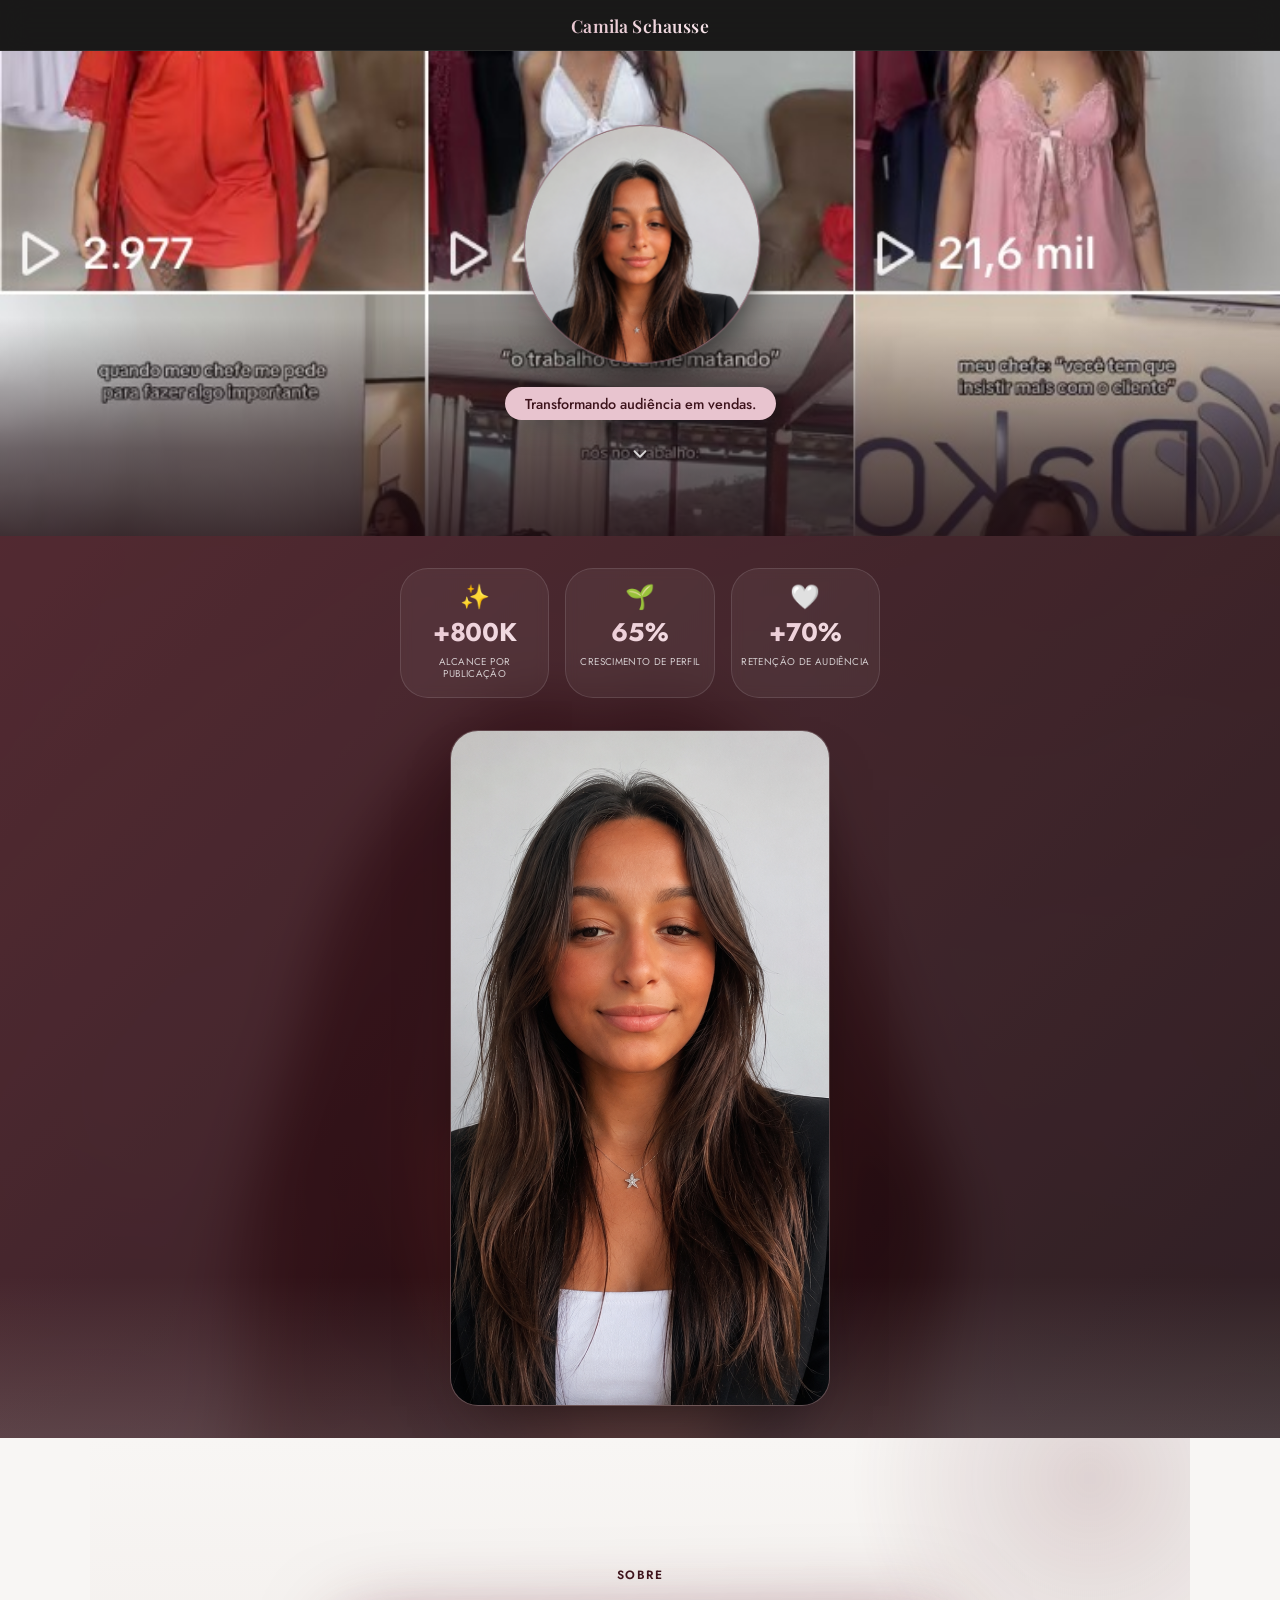
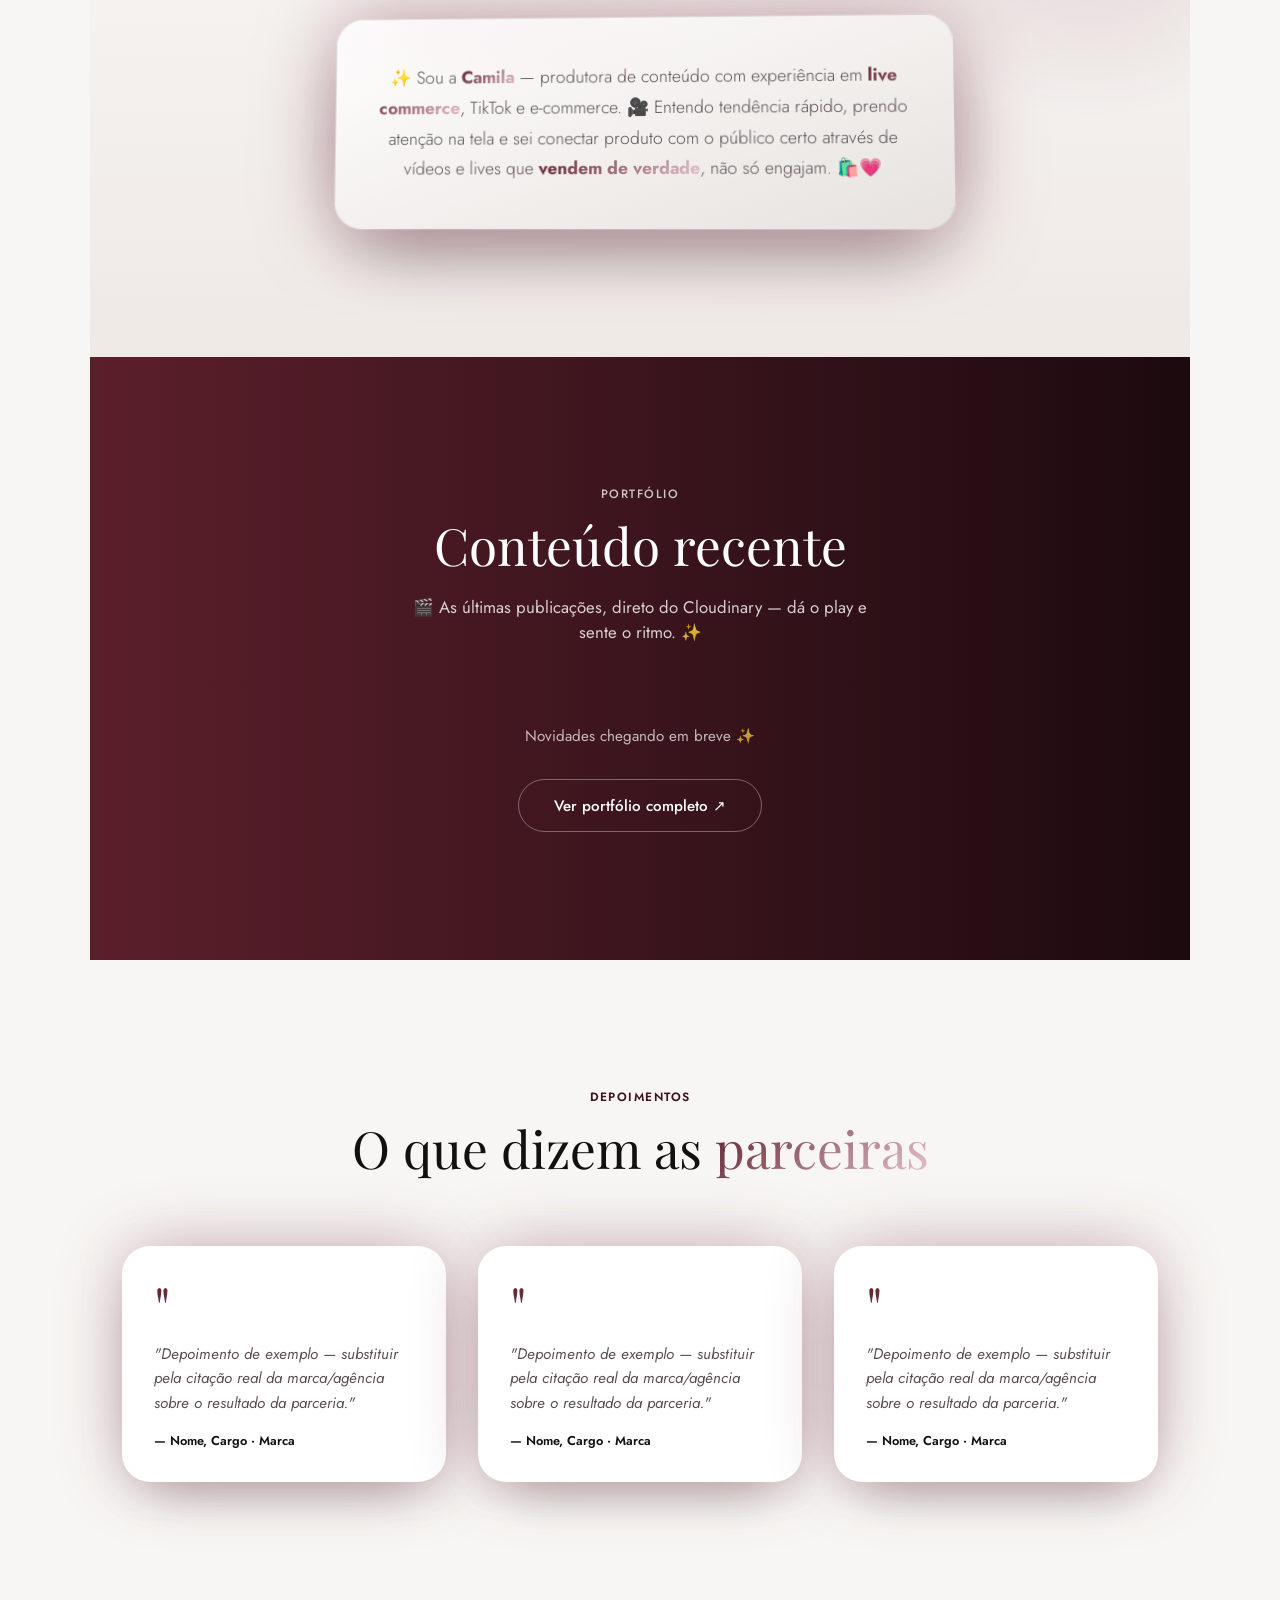
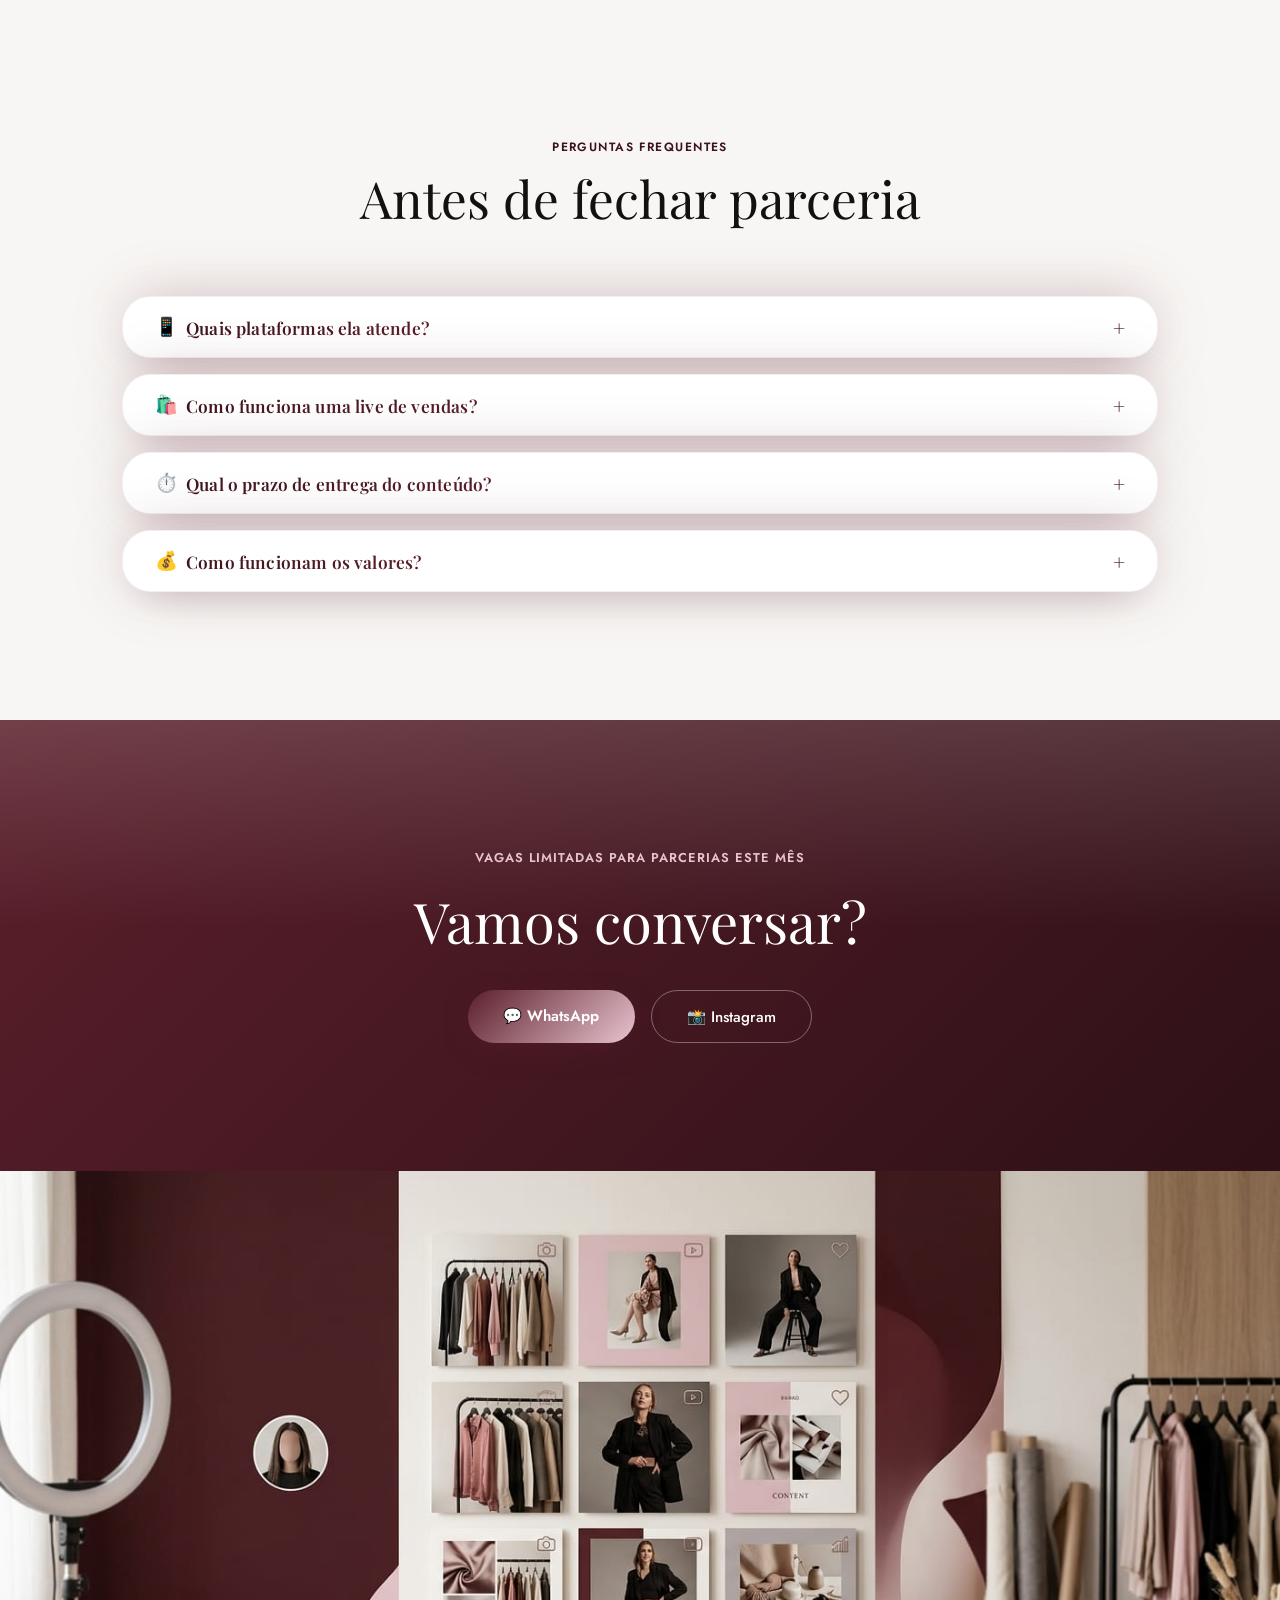
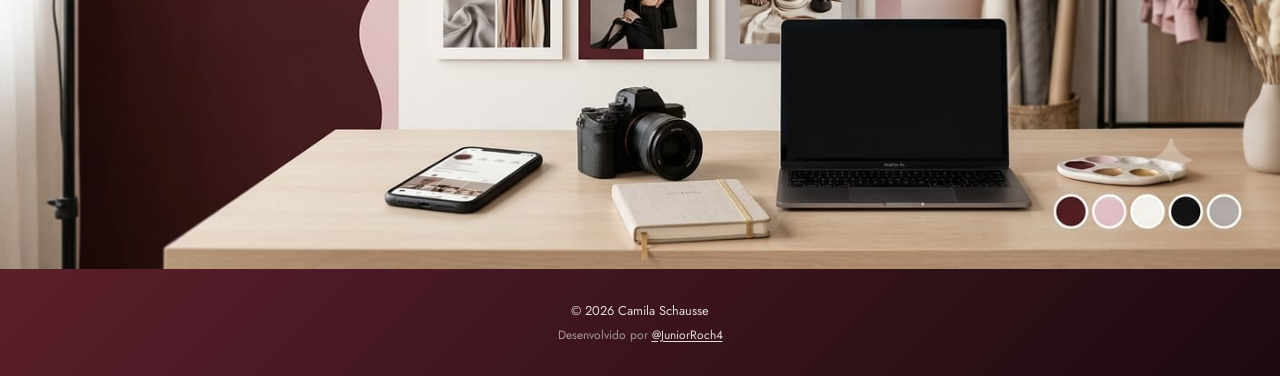
==== index.html @ 9aa0e95d "Limita a landpage às 2 publicações mais recentes com vídeo em autoplay Vídeos tocam sozinhos (mudo) " ====
<!DOCTYPE html>
<html lang="pt-BR">
<head>
<meta charset="UTF-8">
<meta name="viewport" content="width=device-width, initial-scale=1.0, maximum-scale=1.0, user-scalable=no">
<title>Camila Schausse | Live Commerce & Conteúdo</title>
<meta name="description" content="Camila Schausse — produtora de conteúdo especializada em live commerce (TikTok), criação de vídeo e e-commerce. Parcerias e publicidade.">

<meta property="og:title" content="Camila Schausse | Live Commerce & Conteúdo">
<meta property="og:description" content="Produtora de conteúdo especializada em live commerce (TikTok), criação de vídeo e e-commerce.">
<meta property="og:type" content="website">

<link rel="preconnect" href="https://fonts.googleapis.com">
<link rel="preconnect" href="https://fonts.gstatic.com" crossorigin>
<link href="https://fonts.googleapis.com/css2?family=Playfair+Display:ital,wght@0,400;0,500;0,600;0,700;1,400;1,500;1,600&family=Jost:wght@300;400;500;600;700&display=swap" rel="stylesheet">

<link rel="stylesheet" href="css/style.css">
</head>
<body>

<!-- ========== HEADER ========== -->
<header class="site-header">
  <h1 class="site-header__name">Camila Schausse</h1>
</header>

<!-- ========== HERO ========== -->
<section class="hero" id="hero">
  <div class="hero__bg-photo" aria-hidden="true"></div>

  <div class="hero__stage">
    <div class="hero__photo-wrap">
      <div class="hero__photo-box">
        <img src="assets/camila-hero.png" alt="Camila Schausse" class="hero__photo">
      </div>
    </div>

    <p class="hero__tagline-btn">Transformando audiência em vendas.</p>
  </div>

  <a href="#stats" class="scroll-arrow" aria-label="Rolar para baixo">
    <svg width="22" height="22" viewBox="0 0 24 24" fill="none" stroke="currentColor" stroke-width="2" stroke-linecap="round" stroke-linejoin="round">
      <path d="M6 9l6 6 6-6"></path>
    </svg>
  </a>
</section>

<!-- ========== MEDIA KIT / NÚMEROS ========== -->
<section class="stats" id="stats">
  <div class="stats__grid">
    <div class="stat-card reveal reveal--right">
      <span class="stat-card__icon" aria-hidden="true">✨</span>
      <span class="stat-card__value">+800K</span>
      <span class="stat-card__label">Alcance por publicação</span>
    </div>
    <div class="stat-card reveal reveal--right">
      <span class="stat-card__icon" aria-hidden="true">🌱</span>
      <span class="stat-card__value">65%</span>
      <span class="stat-card__label">Crescimento de perfil</span>
    </div>
    <div class="stat-card reveal reveal--right">
      <span class="stat-card__icon" aria-hidden="true">🤍</span>
      <span class="stat-card__value">+70%</span>
      <span class="stat-card__label">Retenção de audiência</span>
    </div>
  </div>

  <div class="stats__video reveal">
    <video class="stats__video-el" autoplay muted loop playsinline preload="auto" poster="assets/camila-hero.png">
      <source src="assets/media-kit-reel.mp4" type="video/mp4">
    </video>
  </div>
</section>

<!-- ========== SOBRE ========== -->
<section class="about" id="sobre">
  <div class="about__inner reveal">
    <p class="eyebrow eyebrow--dark">Sobre</p>

    <div class="about__card-wrap">
      <div class="about__card">
        <p class="about__text">
          ✨ Sou a <span class="hl">Camila</span> — produtora de conteúdo com experiência em
          <span class="hl">live commerce</span>, TikTok e e-commerce. 🎥
          Entendo tendência rápido, prendo atenção na tela e sei conectar produto com o público certo
          através de vídeos e lives que <span class="hl">vendem de verdade</span>, não só engajam. 🛍️💗
        </p>
      </div>
    </div>
  </div>
</section>

<!-- ========== PORTFÓLIO ========== -->
<section class="portfolio" id="portfolio">
  <p class="eyebrow">Portfólio</p>
  <h2 class="section-title">Conteúdo recente</h2>
  <p class="portfolio__desc">🎬 As últimas publicações, direto do Cloudinary — dá o play e sente o ritmo. ✨</p>

  <div class="portfolio__grid" id="portfolioGrid" data-limit="2"></div>
  <p class="portfolio__empty" id="portfolioEmpty" hidden>Novidades chegando em breve ✨</p>

  <a href="portfolio-completo.html" class="btn btn--ghost-light portfolio__cta" target="_blank" rel="noopener">Ver portfólio completo ↗</a>
</section>

<!-- ========== DEPOIMENTOS ========== -->
<section class="testimonials" id="depoimentos">
  <p class="eyebrow eyebrow--dark">Depoimentos</p>
  <h2 class="section-title">O que dizem as <span class="hl-dark">parceiras</span></h2>

  <div class="testimonials__grid">
    <blockquote class="testimonial-card reveal reveal--right">
      <p>"Depoimento de exemplo — substituir pela citação real da marca/agência sobre o resultado da parceria."</p>
      <footer>— Nome, Cargo · Marca</footer>
    </blockquote>
    <blockquote class="testimonial-card reveal reveal--right">
      <p>"Depoimento de exemplo — substituir pela citação real da marca/agência sobre o resultado da parceria."</p>
      <footer>— Nome, Cargo · Marca</footer>
    </blockquote>
    <blockquote class="testimonial-card reveal reveal--right">
      <p>"Depoimento de exemplo — substituir pela citação real da marca/agência sobre o resultado da parceria."</p>
      <footer>— Nome, Cargo · Marca</footer>
    </blockquote>
  </div>
</section>

<!-- ========== FAQ ========== -->
<section class="faq" id="faq">
  <p class="eyebrow eyebrow--dark">Perguntas frequentes</p>
  <h2 class="section-title">Antes de fechar parceria</h2>

  <div class="faq__list">
    <details class="faq-item reveal" name="faq-group">
      <summary><span class="faq-item__label"><span class="faq-item__icon">📱</span><span class="faq-item__q">Quais plataformas ela atende?</span></span></summary>
      <p>Principais redes sociais — Instagram, Facebook e TikTok, entre outras — além de produção de live commerce na Shopee e Kwai.</p>
    </details>
    <details class="faq-item reveal" name="faq-group">
      <summary><span class="faq-item__label"><span class="faq-item__icon">🛍️</span><span class="faq-item__q">Como funciona uma live de vendas?</span></span></summary>
      <p>Live commerce é a forma mais dinâmica de vender online: durante a transmissão ao vivo, sua marca apresenta os produtos, tira dúvidas em tempo real, cria ofertas e aumenta as vendas.</p>
    </details>
    <details class="faq-item reveal" name="faq-group">
      <summary><span class="faq-item__label"><span class="faq-item__icon">⏱️</span><span class="faq-item__q">Qual o prazo de entrega do conteúdo?</span></span></summary>
      <p>Cada projeto é único, por isso o prazo varia de acordo com a quantidade de conteúdos. Antes de iniciarmos, alinhamos as etapas e definimos um cronograma claro, garantindo a qualidade durante todo o processo.</p>
    </details>
    <details class="faq-item reveal" name="faq-group">
      <summary><span class="faq-item__label"><span class="faq-item__icon">💰</span><span class="faq-item__q">Como funcionam os valores?</span></span></summary>
      <p>O investimento pode variar conforme o formato de trabalho. Lives são calculadas em horas de parceria, ou fechamos um pacote por um preço justo na produção de conteúdos mensais ou semanais, conforme a necessidade de cada cliente.</p>
    </details>
  </div>
</section>

<!-- ========== CTA FINAL ========== -->
<section class="cta" id="cta">
  <div class="cta__inner">
    <p class="cta__urgency reveal">Vagas limitadas para parcerias este mês</p>
    <h2 class="cta__title reveal">Vamos conversar?</h2>
    <div class="cta__buttons reveal">
      <a href="https://wa.me/5522996075002?text=Ol%C3%A1%2C%20Camila!%20Vi%20seu%20portf%C3%B3lio%20e%20tenho%20interesse%20em%20uma%20parceria%20de%20cria%C3%A7%C3%A3o%20de%20conte%C3%BAdos.%20Podemos%20conversar%3F" class="btn btn--primary-grad" target="_blank" rel="noopener">💬 WhatsApp</a>
      <a href="https://www.instagram.com/camila_schausse" class="btn btn--ghost-light" target="_blank" rel="noopener">📸 Instagram</a>
    </div>
  </div>
  <img src="assets/footer-studio.jpg" alt="" class="cta__art reveal">
</section>

<footer class="footer">
  <p class="footer__copy">&copy; 2026 Camila Schausse</p>
  <p class="footer__credit">Desenvolvido por <a href="https://github.com/JuniorRoch4" target="_blank" rel="noopener">@JuniorRoch4</a></p>
</footer>

<a href="https://wa.me/5522996075002?text=Ol%C3%A1%2C%20Camila!%20Vi%20seu%20portf%C3%B3lio%20e%20tenho%20interesse%20em%20uma%20parceria%20de%20cria%C3%A7%C3%A3o%20de%20conte%C3%BAdos.%20Podemos%20conversar%3F" class="floating-cta" target="_blank" rel="noopener" aria-label="Falar no WhatsApp">
  <svg width="24" height="24" viewBox="0 0 24 24" fill="none" stroke="currentColor" stroke-width="2" stroke-linecap="round" stroke-linejoin="round">
    <path d="M21 15a2 2 0 0 1-2 2H7l-4 4V5a2 2 0 0 1 2-2h14a2 2 0 0 1 2 2z"></path>
  </svg>
</a>

<!-- lightbox do portfólio: abre foto/vídeo clicado em tela cheia -->
<div class="lightbox" id="lightbox" hidden>
  <button class="lightbox__close" id="lightboxClose" aria-label="Fechar">&times;</button>
  <div class="lightbox__content" id="lightboxContent"></div>
</div>

<script src="js/cloudinary-config.js"></script>
<script src="js/script.js"></script>
<script src="js/portfolio.js"></script>
</body>
</html>
---- css/style.css ----
/* ===================================================
   DESIGN TOKENS
=================================================== */
:root {
  /* paleta de marca: vinho + rosé pastel + neutros quentes
     (lembra marcas premium de moda, cosméticos e joalherias) */
  --color-void:       #1C0A0F;
  --color-void-rgb:   28, 10, 15;
  --color-void-2:     #3D141C;
  --color-base:       #F8F6F4;
  --color-base-dark:  #EFE9E6;
  --color-ink:        #111111;
  --color-ink-soft:   #5C4F51;
  --color-taupe:      #B9B1B3;

  --grad-violet:     #5B1F2B;
  --grad-violet-deep:#3D141C;
  --grad-violet-rgb: 91, 31, 43;
  --grad-pink:       #E8C4CF;
  --grad-pink-pale:  #F6E4E9;
  --grad-pink-rgb:   232, 196, 207;

  --gradient-primary: linear-gradient(135deg, var(--grad-violet), var(--grad-pink));
  --gradient-warm:     linear-gradient(135deg, var(--grad-pink), var(--grad-pink-pale));
  /* degradê puxando para bem claro — usado em faixas/fundos */
  --gradient-fade:     linear-gradient(180deg, var(--grad-violet) 0%, var(--grad-pink) 55%, var(--grad-pink-pale) 100%);

  /* tons pastel derivados do gradiente, usados na faixa de CTA final */
  --pearl-1: #F3DCE3;
  --pearl-2: #F8F6F4;
  --pearl-3: #FFFFFF;

  /* cor base do brilho atrás dos cards no hover */
  --glow: 91, 31, 43;

  --font-display: 'Playfair Display', serif;
  --font-body: 'Jost', -apple-system, sans-serif;

  --space-xs: 0.5rem;
  --space-sm: 1rem;
  --space-md: 2rem;
  --space-lg: 4rem;
  --space-xl: 8rem;

  --radius-sm: 4px;
  --radius-lg: 28px;

  --ease: cubic-bezier(0.22, 1, 0.36, 1);
}

@media (prefers-reduced-motion: reduce) {
  *, *::before, *::after {
    animation-duration: 0.01ms !important;
    animation-iteration-count: 1 !important;
    transition-duration: 0.01ms !important;
  }
}

/* ===================================================
   RESET
=================================================== */
* { margin: 0; padding: 0; box-sizing: border-box; -webkit-tap-highlight-color: transparent; }

html { scroll-behavior: smooth; }

body {
  font-family: var(--font-body);
  color: var(--color-ink);
  background: var(--color-base);
  -webkit-font-smoothing: antialiased;
  overflow-x: hidden;
}

a { text-decoration: none; color: inherit; }

img, video { max-width: 100%; display: block; }

.eyebrow {
  font-size: 0.75rem;
  letter-spacing: 0.12em;
  text-transform: uppercase;
  color: rgba(255,255,255,0.75);
  font-weight: 500;
}

.eyebrow--dark {
  color: var(--grad-violet-deep);
  font-weight: 600;
}

.section-title {
  font-family: var(--font-display);
  font-weight: 400;
  font-size: clamp(2rem, 5vw, 3.2rem);
  margin-top: var(--space-xs);
  margin-bottom: var(--space-lg);
}

.hl {
  background: var(--gradient-warm);
  -webkit-background-clip: text;
  background-clip: text;
  color: transparent;
  font-weight: 600;
}

.hl-dark {
  background: var(--gradient-primary);
  -webkit-background-clip: text;
  background-clip: text;
  color: transparent;
}

.section-note {
  margin-top: var(--space-md);
  font-size: 0.75rem;
  color: var(--color-taupe);
  font-style: italic;
  text-align: center;
}

/* ===================================================
   REVEAL ON SCROLL (genérico)
=================================================== */
.reveal {
  opacity: 0;
  transform: translateY(24px);
  transition: opacity 0.7s var(--ease), transform 0.7s var(--ease);
}

.reveal.is-visible {
  opacity: 1;
  transform: translateY(0);
}

/* tudo sobe de baixo pra cima, de forma consistente */
.reveal--right {
  transform: translateY(24px);
}

.reveal--right.is-visible {
  transform: translateY(0);
}

/* ===================================================
   SITE HEADER
=================================================== */
.site-header {
  position: sticky;
  top: 0;
  z-index: 50;
  display: flex;
  justify-content: center;
  padding: 0.85rem var(--space-md);
  background: rgba(0,0,0,0.9);
  backdrop-filter: blur(14px);
  -webkit-backdrop-filter: blur(14px);
  border-bottom: 1px solid rgba(255,255,255,0.08);
  transition: background 0.35s var(--ease), border-color 0.35s var(--ease), backdrop-filter 0.35s var(--ease);
}

.site-header--scrolled {
  background: rgba(255,255,255,0.06);
  border-bottom-color: rgba(255,255,255,0.1);
  backdrop-filter: blur(18px) saturate(140%);
  -webkit-backdrop-filter: blur(18px) saturate(140%);
}

.site-header__name {
  font-family: var(--font-display);
  font-weight: 600;
  font-size: 1.1rem;
  letter-spacing: 0.01em;
  background: var(--gradient-warm);
  -webkit-background-clip: text;
  background-clip: text;
  color: transparent;
}

/* ===================================================
   HERO
=================================================== */
.hero {
  position: relative;
  display: flex;
  flex-direction: column;
  align-items: center;
  justify-content: center;
  /* fundo editorial: vinho profundo + manchas orgânicas em rosé pastel, sem cara de "tech" */
  background:
    radial-gradient(ellipse 40% 30% at 78% 8%, rgba(255,255,255,0.10) 0%, transparent 60%),
    radial-gradient(ellipse 60% 50% at 14% 8%, rgba(var(--grad-pink-rgb),0.32) 0%, transparent 62%),
    radial-gradient(ellipse 55% 46% at 90% 26%, rgba(var(--grad-pink-rgb),0.22) 0%, transparent 65%),
    radial-gradient(ellipse 85% 55% at 50% 112%, rgba(var(--grad-pink-rgb),0.16) 0%, transparent 70%),
    linear-gradient(160deg, var(--grad-violet) 0%, var(--grad-violet-deep) 48%, var(--color-void) 100%);
  color: #fff;
  overflow: hidden;
  padding: clamp(2.5rem, 7vw, 4rem) var(--space-md);
}

.hero::before {
  /* leve granulação / textura de papel fino */
  content: '';
  position: absolute;
  inset: 0;
  z-index: 1;
  background-image: url("data:image/svg+xml,%3Csvg xmlns='http://www.w3.org/2000/svg' width='140' height='140'%3E%3Cfilter id='n'%3E%3CfeTurbulence type='fractalNoise' baseFrequency='0.9' numOctaves='2' stitchTiles='stitch'/%3E%3CfeColorMatrix type='saturate' values='0'/%3E%3C/filter%3E%3Crect width='100%25' height='100%25' filter='url(%23n)'/%3E%3C/svg%3E");
  opacity: 0.05;
  mix-blend-mode: overlay;
  pointer-events: none;
}

.hero::after {
  /* sombra orgânica suave, tipo folhagem — discreta, sem literalizar a folha */
  content: '';
  position: absolute;
  z-index: 1;
  width: 560px;
  height: 560px;
  left: -130px;
  bottom: -170px;
  background:
    radial-gradient(ellipse 70% 38% at 30% 60%, rgba(0,0,0,0.32) 0%, transparent 65%),
    radial-gradient(ellipse 55% 30% at 62% 38%, rgba(0,0,0,0.24) 0%, transparent 65%);
  transform: rotate(-18deg);
  filter: blur(20px);
  pointer-events: none;
}

.hero__bg-photo {
  /* preenche a caixa toda, atrás do card da foto principal — sem overlay/sombra por cima */
  position: absolute;
  inset: 0;
  z-index: 2;
  background: url('../assets/hero-tiktok-grid.jpg') center / cover no-repeat;
}

.hero__bg-photo::after {
  /* scrim só embaixo, pra legenda/botão ficarem legíveis — topo/card da foto seguem sem sombra */
  content: '';
  position: absolute;
  inset: 0;
  background: linear-gradient(180deg, transparent 0%, transparent 55%, rgba(28,10,15,0.6) 82%, rgba(28,10,15,0.82) 100%);
}

.hero__stage {
  position: relative;
  z-index: 3;
  display: flex;
  flex-direction: column;
  align-items: center;
  text-align: center;
  gap: var(--space-sm);
  max-width: 560px;
  width: 100%;
}

/* entrada do hero ao carregar a página: sobe de baixo pra cima, em cascata */
.hero__stage > * {
  opacity: 0;
  animation: riseIn 0.8s var(--ease) forwards;
}

.hero__stage > *:nth-child(1) { animation-delay: 0.05s; }
.hero__stage > *:nth-child(2) { animation-delay: 0.15s; }
.hero__stage > *:nth-child(3) { animation-delay: 0.25s; }
.hero__stage > *:nth-child(4) { animation-delay: 0.35s; }
.hero__stage > *:nth-child(5) { animation-delay: 0.45s; }
.hero__stage > *:nth-child(6) { animation-delay: 0.55s; }

@keyframes riseIn {
  from { opacity: 0; transform: translateY(24px); }
  to { opacity: 1; transform: translateY(0); }
}

.badge {
  font-size: 0.7rem;
  font-weight: 500;
  letter-spacing: 0.04em;
  padding: 0.35rem 0.8rem;
  border-radius: 999px;
  background: rgba(255,255,255,0.08);
  border: 1px solid rgba(255,255,255,0.2);
  color: rgba(255,255,255,0.85);
}

/* card da foto "saltando" da tela em 3D — sem moldura colorida,
   tilt sutil via JS (script.js) ao passar o mouse/dedo por cima */
.hero__photo-wrap {
  perspective: 1200px;
  margin: var(--space-xs) 0;
}

.hero__photo-box {
  width: min(58vw, 240px);
  aspect-ratio: 1 / 1;
  border-radius: 50%;
  overflow: hidden;
  background: var(--color-void-2);
  border: 1.5px solid rgba(var(--grad-pink-rgb), 0.5);
  transform: rotateX(6deg) rotateY(-10deg);
  transform-style: preserve-3d;
  box-shadow:
    8px 14px 24px -10px rgba(0,0,0,0.35),
    0 40px 70px -20px rgba(0,0,0,0.5),
    0 0 0 1px rgba(255,255,255,0.08);
  transition: transform 0.4s var(--ease), box-shadow 0.4s var(--ease);
  will-change: transform;
}

.hero__photo {
  width: 100%;
  height: 100%;
  object-fit: cover;
  object-position: top center;
}

.hero__tagline-btn {
  display: inline-block;
  padding: 0.4rem 1.25rem;
  border-radius: 999px;
  background: var(--grad-pink);
  color: var(--grad-violet-deep);
  font-size: 0.9rem;
  font-weight: 500;
  box-shadow: 0 12px 30px -12px rgba(0,0,0,0.5);
}

.scroll-arrow {
  position: relative;
  z-index: 3;
  display: flex;
  align-items: center;
  justify-content: center;
  width: 36px;
  height: 36px;
  margin: var(--space-sm) auto 0;
  color: rgba(255,255,255,0.8);
  animation: scrollArrowBounce 1.8s ease-in-out infinite;
}

@keyframes scrollArrowBounce {
  0%, 100% { transform: translateY(0); }
  50% { transform: translateY(7px); }
}

/* ===================================================
   SHARED SECTION LAYOUT
=================================================== */
.stats, .about, .portfolio, .testimonials, .faq {
  padding: var(--space-xl) var(--space-md);
  max-width: 1100px;
  margin: 0 auto;
}

/* ===================================================
   MEDIA KIT / STATS
   fundo atmosférico com a foto real dela (borrada) — quando
   chegarem mais fotos de produção, trocar por uma montagem real
=================================================== */
.stats {
  position: relative;
  overflow: hidden;
  /* gradiente vinho iluminando a caixa inteira, sem canto escuro sobrando */
  background: linear-gradient(135deg, var(--grad-violet) 0%, var(--color-void) 100%);
  max-width: none;
  text-align: center;
  color: #fff;
  padding: var(--space-md) var(--space-md);
}

.stats::before {
  content: '';
  position: absolute;
  inset: 0;
  background-image: url('../assets/camila-hero.png');
  background-size: cover;
  background-position: top center;
  filter: blur(22px) saturate(1.2);
  transform: scale(1.15);
  opacity: 0.15;
}

.stats::after {
  content: '';
  position: absolute;
  inset: 0;
  /* tom uniforme e leve, só pra unificar com a textura da foto, com clareamento cinza suave na base
     pra aproximar o vinho do fundo claro da seção Sobre logo abaixo */
  background:
    linear-gradient(180deg, transparent 82%, rgba(248,246,244,0.15) 100%),
    rgba(28,10,15,0.3);
}

.stats > * {
  position: relative;
  z-index: 2;
}

/* vídeo em destaque — ocupa quase a caixa toda, métricas viram um detalhe pequeno acima */
.stats__video {
  width: min(100%, 380px);
  aspect-ratio: 9 / 16;
  margin: 0 auto;
  border-radius: var(--radius-lg);
  overflow: hidden;
  background: rgba(255,255,255,0.05);
  border: 1px solid rgba(255,255,255,0.14);
  box-shadow: 0 30px 60px -30px rgba(0,0,0,0.6);
}

.stats__video-el {
  width: 100%;
  height: 100%;
  object-fit: cover;
  display: block;
  /* zoom sutil pra cortar a margem preta da lateral do vídeo original */
  transform: scale(1.12);
}

.stats__grid {
  display: grid;
  grid-template-columns: repeat(3, minmax(0, 1fr));
  gap: var(--space-sm);
  max-width: 480px;
  margin: 0 auto var(--space-md);
}

.stat-card {
  padding: var(--space-sm) var(--space-xs);
  border-radius: var(--radius-lg);
  background: rgba(255,255,255,0.05);
  border: 1px solid rgba(255,255,255,0.12);
  backdrop-filter: blur(6px);
  transition: transform 0.35s var(--ease), border-color 0.35s var(--ease), box-shadow 0.35s var(--ease);
}

.stat-card:hover, .stat-card:active {
  transform: translateY(-6px);
  border-color: rgba(255,255,255,0.35);
  box-shadow: 0 20px 45px -20px rgba(0,0,0,0.6);
}

.stat-card__icon {
  display: block;
  font-size: clamp(1.2rem, 3.5vw, 1.5rem);
  margin-bottom: 0.3rem;
  line-height: 1;
}

.stat-card__value {
  display: block;
  font-family: var(--font-body);
  font-size: clamp(1.2rem, 3.6vw, 1.6rem);
  background: var(--gradient-warm);
  -webkit-background-clip: text;
  background-clip: text;
  color: transparent;
  font-weight: 700;
  letter-spacing: -0.01em;
}

.stat-card__label {
  display: block;
  margin-top: 0.3rem;
  font-size: 0.62rem;
  color: rgba(255,255,255,0.75);
  text-transform: uppercase;
  letter-spacing: 0.04em;
  line-height: 1.3;
}

/* ===================================================
   ABOUT
=================================================== */
.about {
  position: relative;
  overflow: hidden;
  text-align: center;
  background: linear-gradient(180deg, var(--color-base) 0%, var(--color-base-dark) 100%);
}

.about::before {
  content: '';
  position: absolute;
  width: 480px;
  height: 480px;
  border-radius: 50%;
  background: radial-gradient(circle, rgba(var(--glow),0.16), transparent 70%);
  top: -200px;
  right: -140px;
  filter: blur(6px);
  pointer-events: none;
}

.about__inner { position: relative; max-width: 620px; margin: 0 auto; }

.about__card-wrap {
  perspective: 1400px;
  margin-top: var(--space-md);
}

.about__card {
  position: relative;
  padding: clamp(1.75rem, 5vw, 2.75rem);
  border-radius: var(--radius-lg);
  background:
    radial-gradient(ellipse 70% 60% at 20% 0%, rgba(var(--grad-pink-rgb),0.12) 0%, transparent 60%),
    linear-gradient(160deg, #ffffff 0%, #f2efed 55%, #e7e2df 100%);
  border: 1.5px solid rgba(0,0,0,0.06);
  box-shadow:
    0 0 45px -5px rgba(var(--grad-pink-rgb), 0.6),
    0 0 85px -10px rgba(var(--grad-violet-rgb), 0.55),
    0 40px 70px -25px rgba(var(--color-void-rgb), 0.35),
    0 0 0 1px rgba(255,255,255,0.5);
  transform: rotateX(4deg) rotateY(-4deg);
  transform-style: preserve-3d;
  transition: transform 0.4s var(--ease), box-shadow 0.4s var(--ease);
}

.about__card:hover {
  transform: rotateX(1deg) rotateY(-1deg) translateY(-4px);
  box-shadow:
    0 0 60px -4px rgba(var(--grad-pink-rgb), 0.8),
    0 0 110px -8px rgba(var(--grad-violet-rgb), 0.7),
    0 45px 80px -22px rgba(var(--color-void-rgb), 0.4),
    0 0 0 1px rgba(255,255,255,0.5);
}

.about__text {
  font-size: 1.1rem;
  line-height: 1.75;
  color: var(--color-ink-soft);
  font-weight: 300;
}

.about__text .hl {
  background: var(--gradient-primary);
  -webkit-background-clip: text;
  background-clip: text;
  color: transparent;
  font-weight: 700;
}

/* ===================================================
   PORTFOLIO
=================================================== */
.portfolio {
  text-align: center;
  color: #fff;
  /* mesma família vinho do resto do site, degradê da esquerda pra direita */
  background: linear-gradient(90deg, var(--grad-violet) 0%, var(--color-void) 100%);
}

.portfolio .section-title {
  margin-bottom: var(--space-sm);
}

.portfolio__desc {
  max-width: 480px;
  margin: 0 auto var(--space-lg);
  color: rgba(255,255,255,0.8);
  font-size: 1.05rem;
  line-height: 1.5;
}

/* só as 2 publicações mais recentes — cards verticais estilo Reels/TikTok */
.portfolio__grid {
  display: grid;
  grid-template-columns: repeat(2, 1fr);
  gap: var(--space-sm);
  text-align: left;
}

.portfolio__card {
  position: relative;
  aspect-ratio: 9 / 16;
  border-radius: var(--radius-lg);
  overflow: hidden;
  cursor: pointer;
  box-shadow: 0 20px 40px -28px rgba(22,18,28,0.3);
  transition: box-shadow 0.4s var(--ease);
}

@media (min-width: 640px) {
  .portfolio__grid {
    max-width: 620px;
    margin: 0 auto;
  }

  /* galeria completa: sem limite de coluna, cresce conforme o conteúdo */
  .portfolio--full .portfolio__grid {
    max-width: none;
    grid-template-columns: repeat(auto-fill, minmax(160px, 1fr));
  }
}

.portfolio__card:hover, .portfolio__card:active {
  box-shadow: 0 28px 60px -24px rgba(var(--glow),0.4);
}

.portfolio__card::after {
  content: '';
  position: absolute;
  inset: 0;
  background: linear-gradient(180deg, transparent 45%, rgba(28,10,15,0.8));
  opacity: 0;
  transition: opacity 0.4s var(--ease);
}

.portfolio__card:hover::after {
  opacity: 1;
}

.portfolio__media {
  width: 100%;
  height: 100%;
  object-fit: cover;
  display: block;
  background: var(--color-base-dark);
  transition: transform 0.5s var(--ease);
}

.portfolio__card:hover .portfolio__media {
  transform: scale(1.06);
}

.portfolio__mute {
  position: absolute;
  top: 0.6rem;
  right: 0.6rem;
  z-index: 2;
  width: 30px;
  height: 30px;
  display: flex;
  align-items: center;
  justify-content: center;
  font-size: 0.9rem;
  border-radius: 50%;
  background: rgba(28,10,15,0.55);
  pointer-events: none;
}

.portfolio__empty {
  color: rgba(255,255,255,0.7);
  font-size: 0.95rem;
  margin-top: var(--space-sm);
}

.portfolio__cta {
  display: inline-block;
  margin-top: var(--space-md);
}

/* ===================================================
   DEPOIMENTOS
=================================================== */
.testimonials {
  text-align: center;
}

.testimonials__grid {
  display: grid;
  grid-template-columns: repeat(auto-fit, minmax(260px, 1fr));
  gap: var(--space-md);
  text-align: left;
  perspective: 1400px;
}

.testimonial-card {
  background: #fff;
  border-radius: var(--radius-lg);
  padding: var(--space-md);
  box-shadow:
    0 0 40px -8px rgba(var(--grad-pink-rgb), 0.55),
    0 0 75px -12px rgba(var(--grad-violet-rgb), 0.45),
    0 25px 50px -26px rgba(var(--color-void-rgb), 0.35);
  position: relative;
  transform: rotateX(4deg) rotateY(-4deg);
  transform-style: preserve-3d;
  transition: transform 0.4s var(--ease), box-shadow 0.4s var(--ease);
}

.testimonial-card:hover, .testimonial-card:active {
  transform: rotateX(1deg) rotateY(-1deg) translateY(-8px);
  box-shadow:
    0 0 55px -4px rgba(var(--grad-pink-rgb), 0.75),
    0 0 100px -8px rgba(var(--grad-violet-rgb), 0.65),
    0 35px 65px -22px rgba(var(--color-void-rgb), 0.42);
}

.testimonial-card::before {
  content: '"';
  font-family: var(--font-display);
  font-size: 3.5rem;
  line-height: 1;
  background: var(--gradient-primary);
  -webkit-background-clip: text;
  background-clip: text;
  color: transparent;
  display: block;
  margin-bottom: var(--space-xs);
}

.testimonial-card p {
  font-size: 0.95rem;
  line-height: 1.6;
  color: var(--color-ink-soft);
  font-style: italic;
}

.testimonial-card footer {
  margin-top: var(--space-sm);
  font-size: 0.8rem;
  font-weight: 600;
  color: var(--color-ink);
}

/* ===================================================
   FAQ
=================================================== */
.faq {
  text-align: center;
}

.faq__list {
  text-align: left;
  display: flex;
  flex-direction: column;
  gap: var(--space-sm);
  perspective: 1400px;
}

.faq-item {
  position: relative;
  background: #fff;
  border: 1px solid rgba(0,0,0,0.06);
  border-radius: var(--radius-lg);
  padding: var(--space-sm) var(--space-md);
  transform: rotateX(3deg) rotateY(-3deg);
  transform-style: preserve-3d;
  box-shadow:
    0 0 35px -10px rgba(var(--grad-pink-rgb), 0.5),
    0 0 65px -14px rgba(var(--grad-violet-rgb), 0.4),
    0 18px 36px -24px rgba(var(--color-void-rgb), 0.3);
  transition: transform 0.35s var(--ease), box-shadow 0.35s var(--ease);
}

.faq-item:hover, .faq-item:active {
  transform: rotateX(1deg) rotateY(-1deg) translateY(-4px);
  box-shadow:
    0 0 50px -6px rgba(var(--grad-pink-rgb), 0.7),
    0 0 90px -10px rgba(var(--grad-violet-rgb), 0.6),
    0 28px 50px -22px rgba(var(--color-void-rgb), 0.38);
}

.faq-item[open] {
  transform: rotateX(0deg) rotateY(0deg) translateY(-2px);
  box-shadow:
    0 0 55px -4px rgba(var(--grad-pink-rgb), 0.75),
    0 0 100px -8px rgba(var(--grad-violet-rgb), 0.65),
    0 30px 55px -20px rgba(var(--color-void-rgb), 0.4);
}

.faq-item summary {
  cursor: pointer;
  list-style: none;
  display: flex;
  align-items: center;
  justify-content: space-between;
  gap: var(--space-sm);
}

.faq-item__label {
  display: flex;
  align-items: center;
  gap: var(--space-xs);
}

.faq-item__icon {
  flex-shrink: 0;
  font-size: 1.15rem;
  line-height: 1;
}

.faq-item__q {
  font-family: var(--font-display);
  font-weight: 600;
  font-size: 1.08rem;
  letter-spacing: 0.01em;
  background: linear-gradient(135deg, var(--grad-violet-deep) 0%, var(--grad-violet) 100%);
  -webkit-background-clip: text;
  background-clip: text;
  color: transparent;
  transition: filter 0.3s var(--ease);
}

.faq-item:hover .faq-item__q,
.faq-item[open] .faq-item__q {
  filter: brightness(1.15);
}

.faq-item summary::-webkit-details-marker { display: none; }

.faq-item summary::after {
  content: '+';
  font-family: var(--font-display);
  font-size: 1.3rem;
  color: var(--grad-violet-deep);
  flex-shrink: 0;
  transition: transform 0.3s var(--ease);
}

.faq-item[open] summary::after {
  transform: rotate(45deg);
}

.faq-item p {
  margin-top: var(--space-sm);
  color: var(--color-ink-soft);
  font-size: 0.95rem;
  line-height: 1.6;
  font-weight: 300;
}

/* ===================================================
   CTA
=================================================== */
.cta {
  position: relative;
  text-align: center;
  color: #fff;
  /* gradiente vinho — mesma família de cor do header/rodapé, sem tom sólido parado */
  background: linear-gradient(135deg, var(--grad-violet) 0%, var(--color-void) 100%);
}

.cta::before {
  /* clareamento cinza suave no topo, aproximando do fundo claro do FAQ logo acima */
  content: '';
  position: absolute;
  inset: 0;
  z-index: 0;
  background: linear-gradient(180deg, rgba(248,246,244,0.15) 0%, transparent 18%);
  pointer-events: none;
}

.cta__inner, .cta__art {
  position: relative;
  z-index: 1;
}

.cta__inner {
  padding: var(--space-xl) var(--space-md);
}

.cta__art {
  /* arte original completa, de ponta a ponta, sem corte nem sombreado por cima */
  display: block;
  width: 100%;
  height: auto;
}

.cta__urgency {
  font-size: 0.8rem;
  font-weight: 600;
  text-transform: uppercase;
  letter-spacing: 0.08em;
  color: var(--grad-pink);
  margin-bottom: var(--space-sm);
}

.cta__title {
  font-family: var(--font-display);
  font-weight: 400;
  font-size: clamp(2rem, 6vw, 3.5rem);
  margin-bottom: var(--space-md);
  color: #fff;
}

.cta__buttons {
  display: flex;
  gap: var(--space-sm);
  justify-content: center;
  flex-wrap: wrap;
}

.btn {
  padding: 0.9rem 2.2rem;
  border-radius: 999px;
  font-weight: 500;
  font-size: 0.95rem;
  transition: transform 0.3s var(--ease), box-shadow 0.3s var(--ease);
}

.btn--primary {
  background: var(--color-ink);
  color: #fff;
}

.btn--secondary {
  background: transparent;
  color: var(--color-ink);
  border: 1px solid var(--color-ink);
}

.btn--primary-grad {
  background: var(--gradient-primary);
  color: #fff;
  font-weight: 600;
  box-shadow: 0 8px 30px -8px rgba(var(--glow),0.55);
}

.btn--ghost-light {
  background: transparent;
  color: #fff;
  border: 1px solid rgba(255,255,255,0.35);
}

.btn:hover, .btn:active {
  transform: translateY(-3px);
  box-shadow: 0 12px 24px rgba(0,0,0,0.15);
}

/* ===================================================
   FLOATING CTA (WhatsApp fixo)
=================================================== */
.floating-cta {
  position: fixed;
  right: 1.25rem;
  bottom: 1.25rem;
  width: 56px;
  height: 56px;
  border-radius: 50%;
  background: var(--gradient-primary);
  color: #fff;
  display: flex;
  align-items: center;
  justify-content: center;
  box-shadow: 0 10px 30px -6px rgba(var(--glow),0.5);
  z-index: 50;
  opacity: 0;
  pointer-events: none;
  transform: translateY(12px);
  transition: opacity 0.4s var(--ease), transform 0.4s var(--ease);
}

.floating-cta.is-visible {
  opacity: 1;
  pointer-events: auto;
  transform: translateY(0);
}

.floating-cta:hover, .floating-cta:active {
  transform: translateY(-3px) scale(1.05);
}

/* ===================================================
   FOOTER
=================================================== */
.footer {
  text-align: center;
  padding: var(--space-md);
  font-size: 0.8rem;
  /* gradiente vinho — mais claro que um tom sólido parado, mesma família de cor do header */
  background: linear-gradient(135deg, var(--grad-violet) 0%, var(--color-void) 100%);
}

.footer__copy {
  color: rgba(255,255,255,0.85);
}

.footer__credit {
  margin-top: 0.35rem;
  font-size: 0.75rem;
  color: rgba(255,255,255,0.55);
}

.footer__credit a {
  color: rgba(255,255,255,0.85);
  text-decoration: underline;
  text-underline-offset: 2px;
  transition: color 0.2s var(--ease);
}

.footer__credit a:hover {
  color: var(--grad-pink);
}

/* Focus visibility for keyboard nav */
a:focus-visible, button:focus-visible {
  outline: 2px solid var(--grad-pink);
  outline-offset: 3px;
}

/* ===================================================
   LIGHTBOX — foto/vídeo do portfólio em tela cheia
=================================================== */
.lightbox {
  position: fixed;
  inset: 0;
  z-index: 200;
  display: flex;
  align-items: center;
  justify-content: center;
  padding: var(--space-md);
  background: rgba(10,4,6,0.92);
  backdrop-filter: blur(4px);
  -webkit-backdrop-filter: blur(4px);
}

.lightbox[hidden] { display: none; }

.lightbox__content {
  max-width: min(92vw, 420px);
  max-height: 88vh;
}

.lightbox__content img,
.lightbox__content video {
  width: 100%;
  max-height: 88vh;
  border-radius: var(--radius-lg);
  display: block;
  object-fit: contain;
  background: #000;
}

.lightbox__close {
  position: absolute;
  top: var(--space-sm);
  right: var(--space-sm);
  width: 40px;
  height: 40px;
  border-radius: 50%;
  background: rgba(255,255,255,0.12);
  color: #fff;
  font-size: 1.5rem;
  line-height: 1;
  border: 1px solid rgba(255,255,255,0.25);
  cursor: pointer;
}

/* ===================================================
   RESPONSIVIDADE GERAL
=================================================== */
@media (max-width: 640px) {
  :root {
    --space-xl: 4.5rem;
    --space-lg: 2.5rem;
  }

  .stats, .about, .portfolio, .testimonials, .faq, .cta {
    padding-left: var(--space-sm);
    padding-right: var(--space-sm);
  }

  .section-title { margin-bottom: var(--space-md); }

  .hero__photo-box { width: min(78vw, 260px); }

  .about::before {
    width: 280px;
    height: 280px;
  }
}
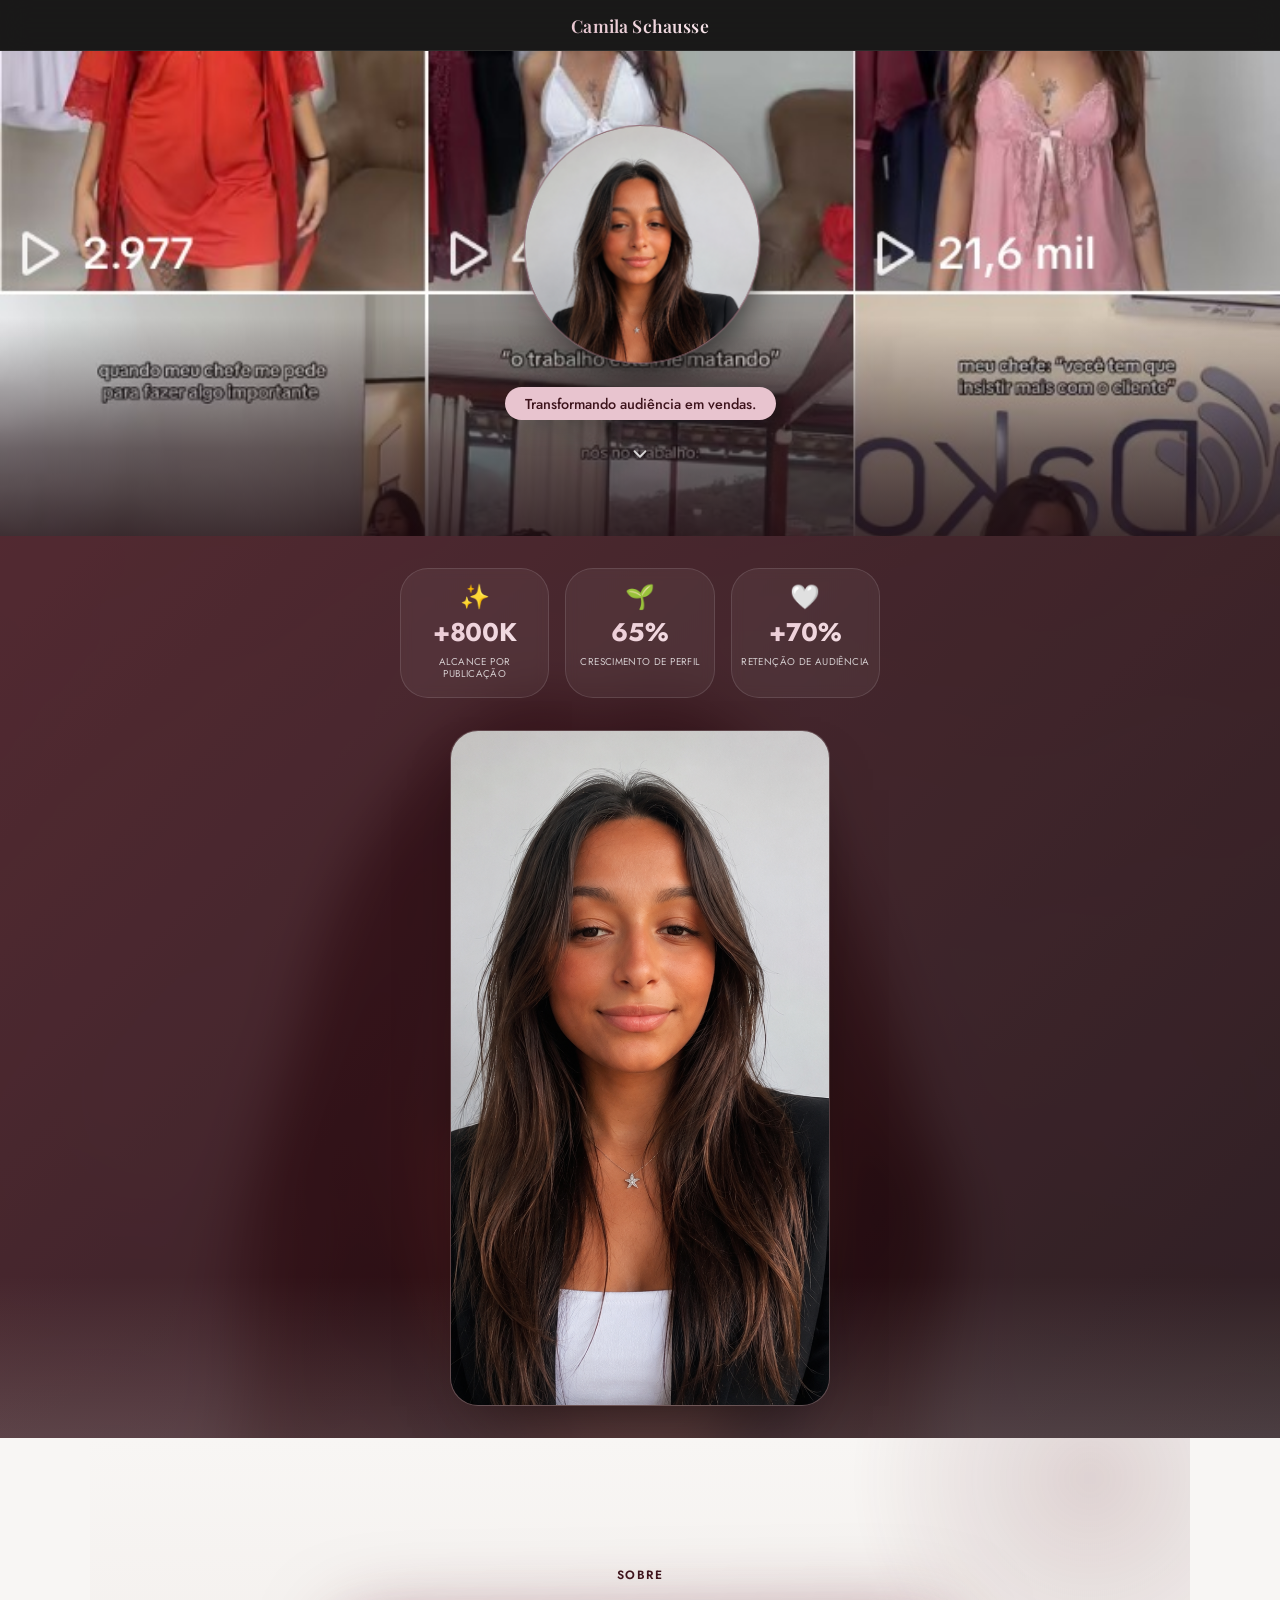
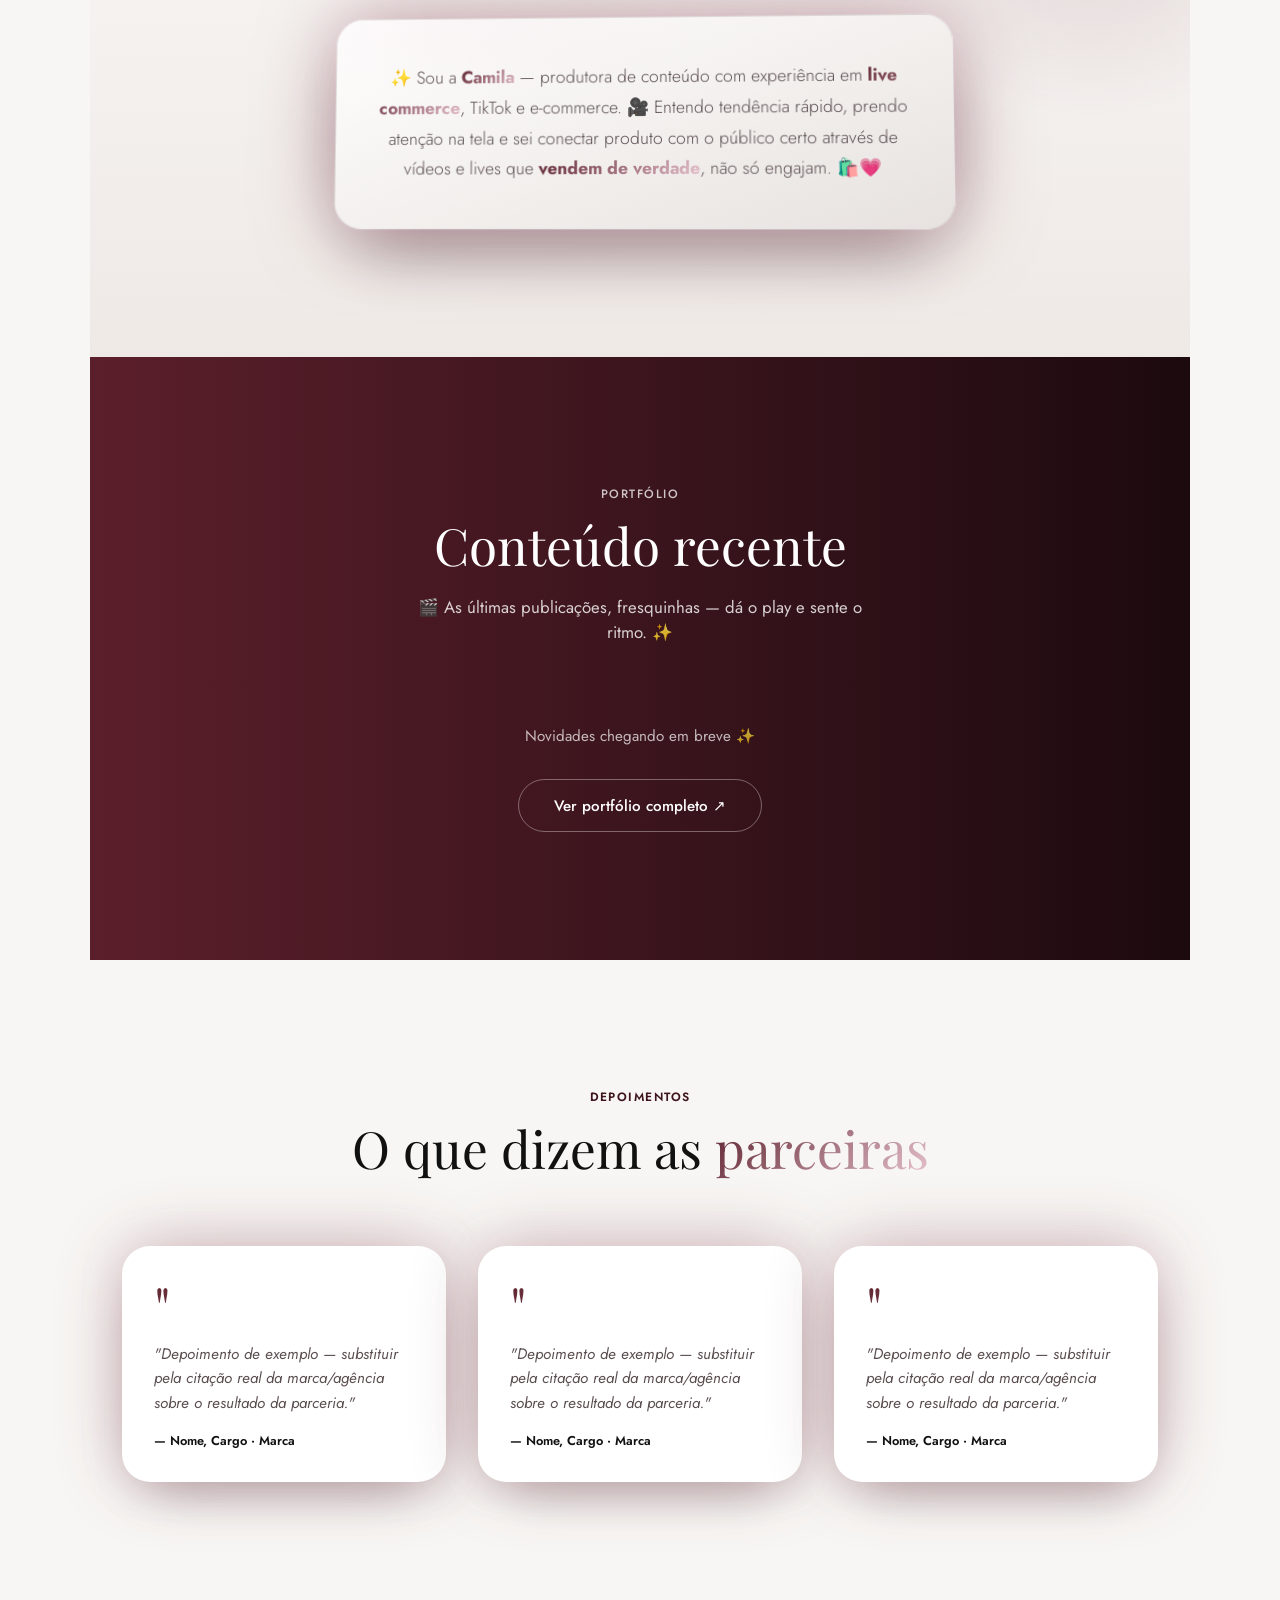
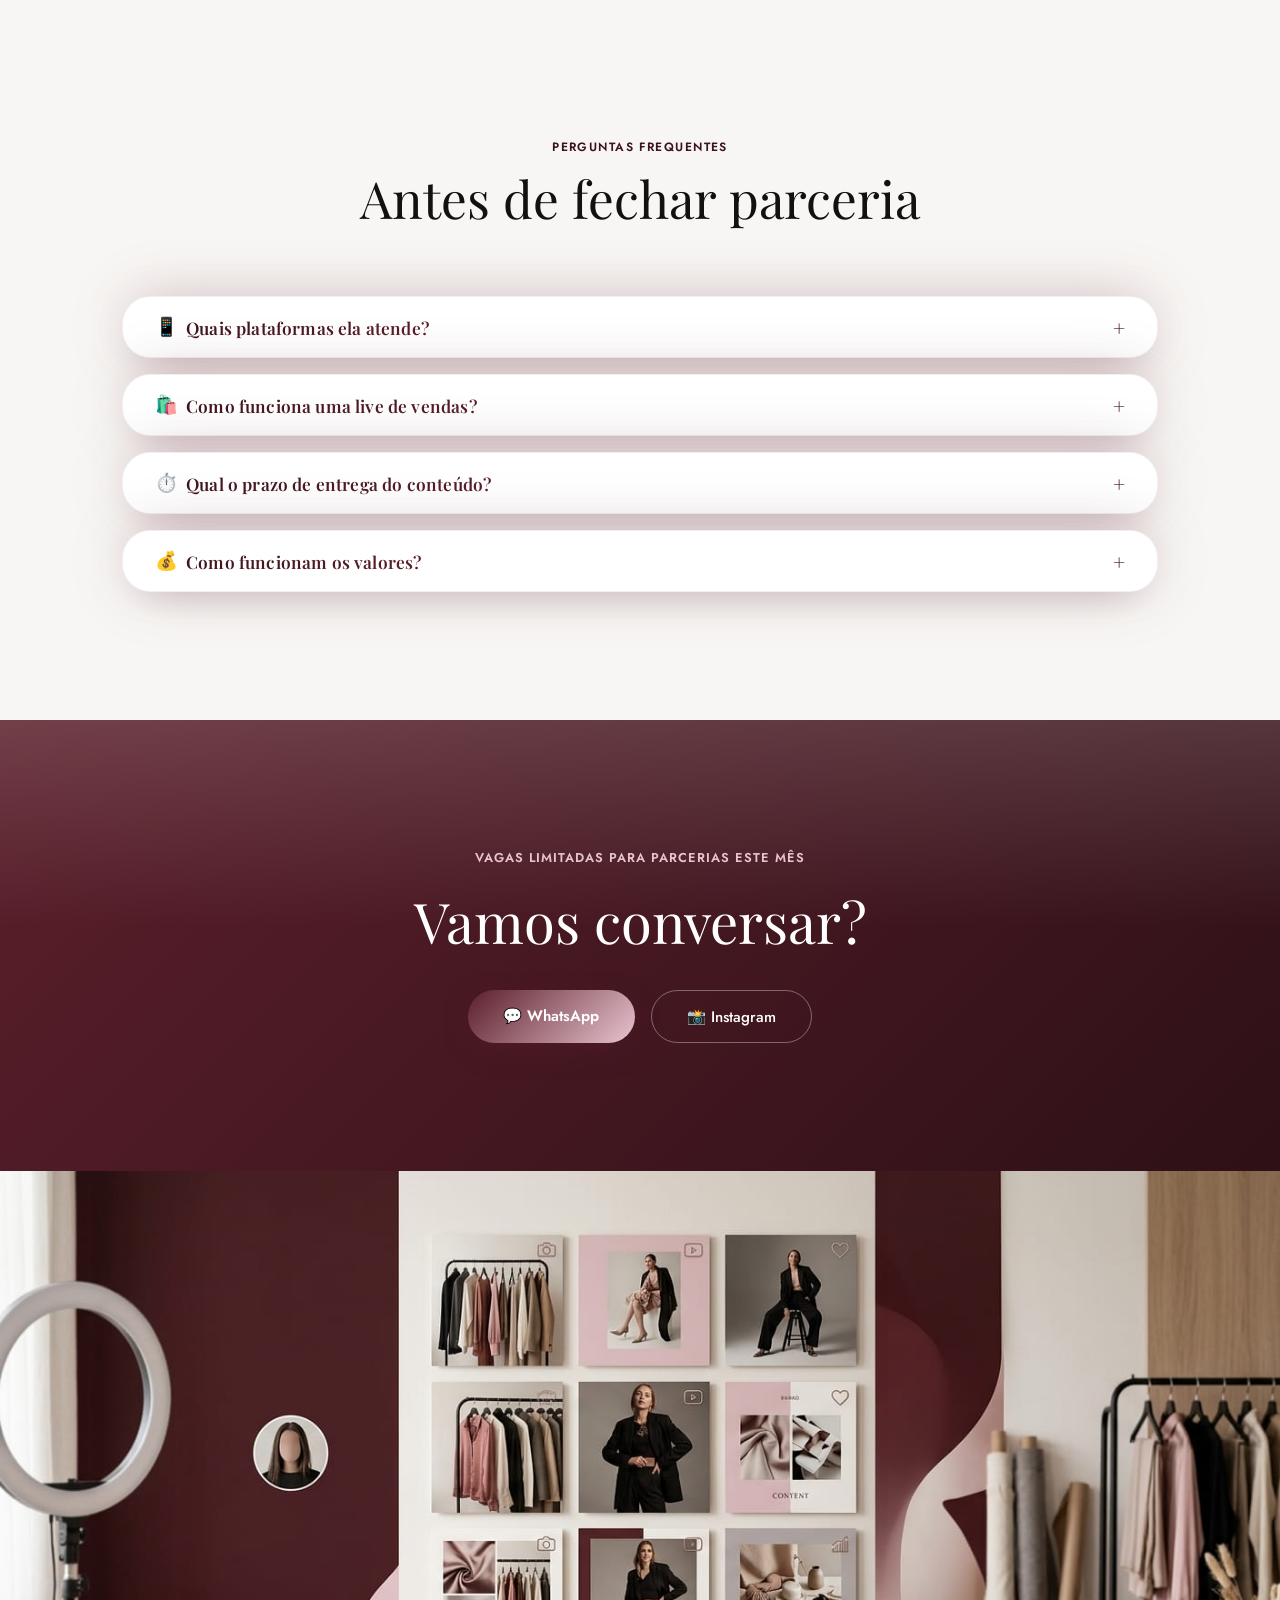
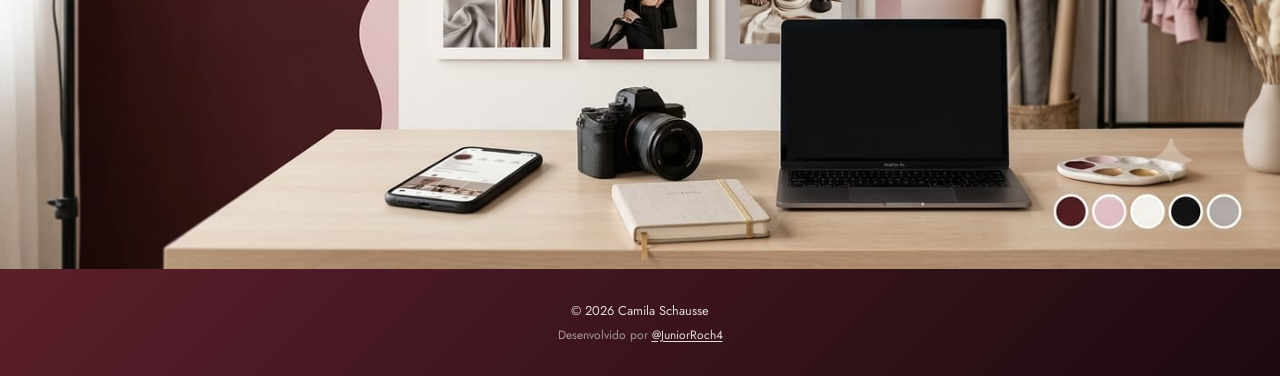
==== commit e499fb0e: "Remove menção ao Cloudinary da descrição do portfólio" ====
--- a/index.html
+++ b/index.html
@@ -93,7 +93,7 @@
 <section class="portfolio" id="portfolio">
   <p class="eyebrow">Portfólio</p>
   <h2 class="section-title">Conteúdo recente</h2>
-  <p class="portfolio__desc">🎬 As últimas publicações, direto do Cloudinary — dá o play e sente o ritmo. ✨</p>
+  <p class="portfolio__desc">🎬 As últimas publicações, fresquinhas — dá o play e sente o ritmo. ✨</p>
 
   <div class="portfolio__grid" id="portfolioGrid" data-limit="2"></div>
   <p class="portfolio__empty" id="portfolioEmpty" hidden>Novidades chegando em breve ✨</p>
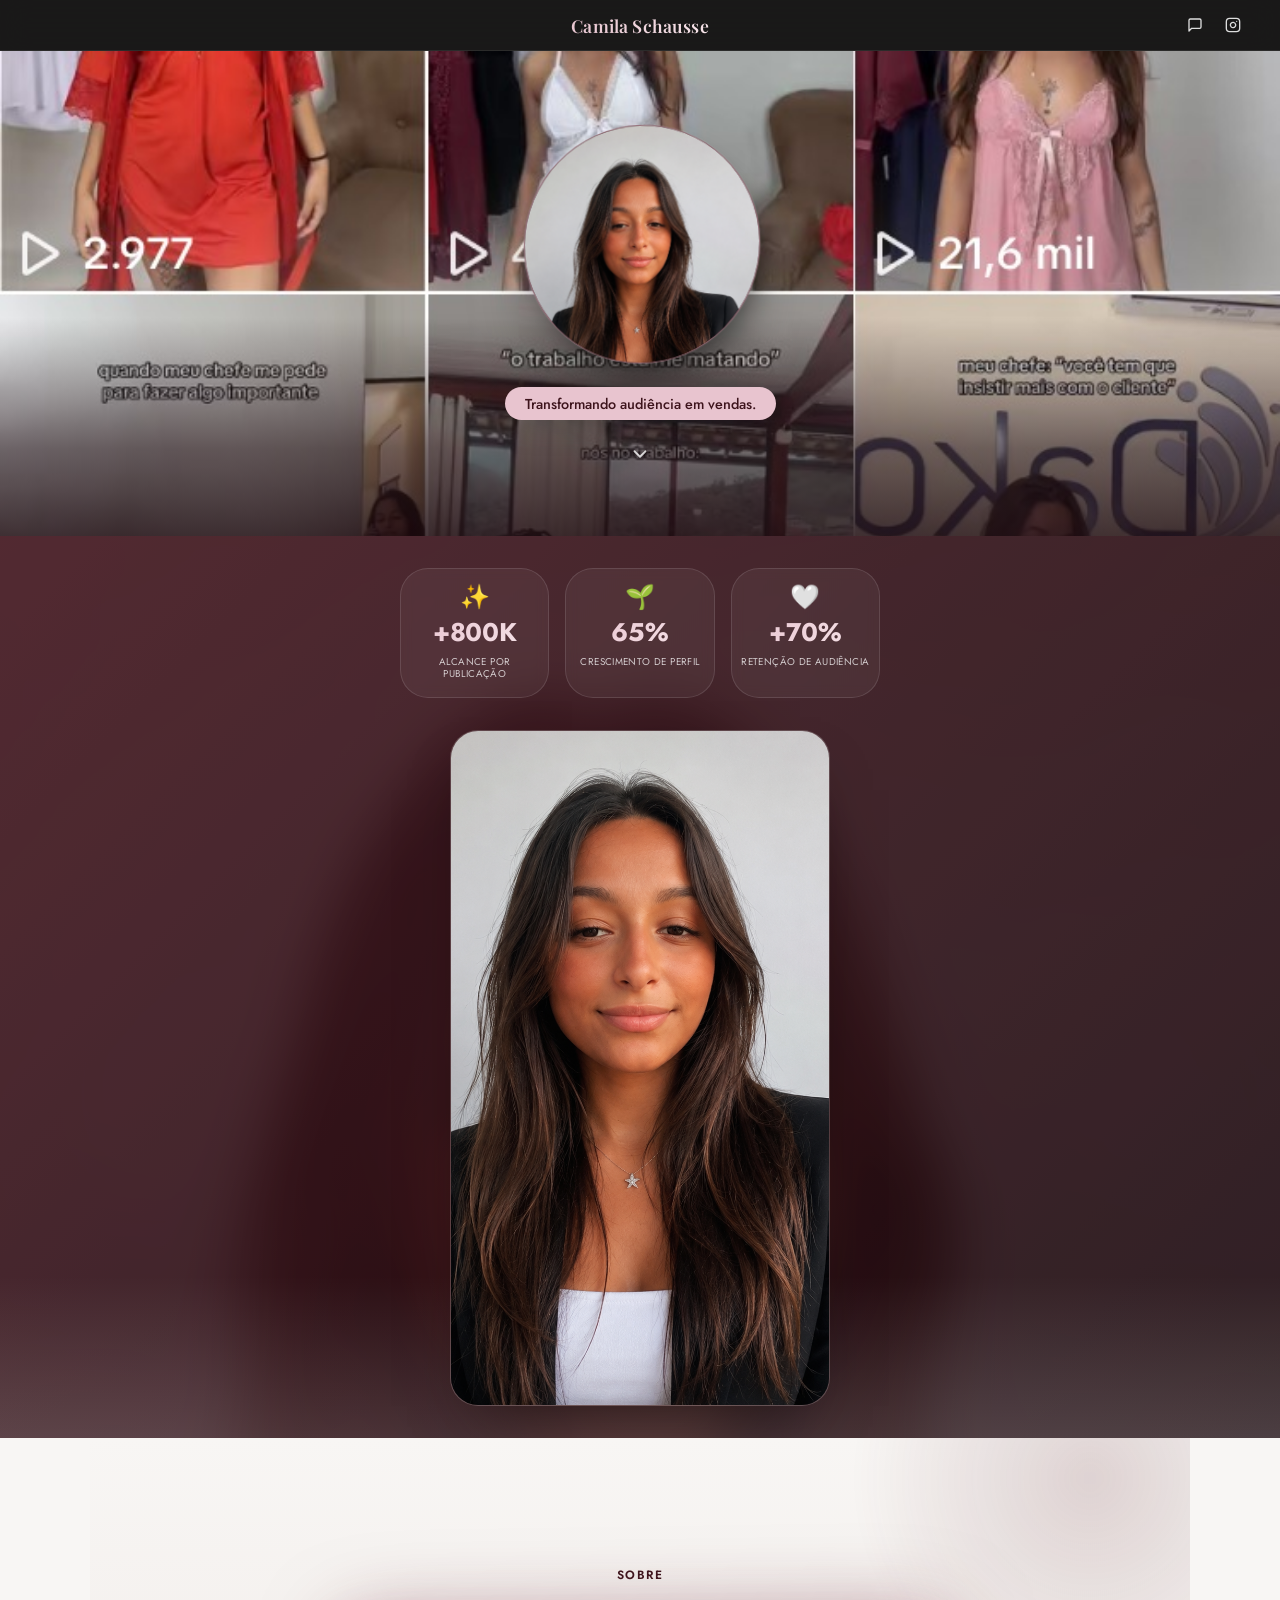
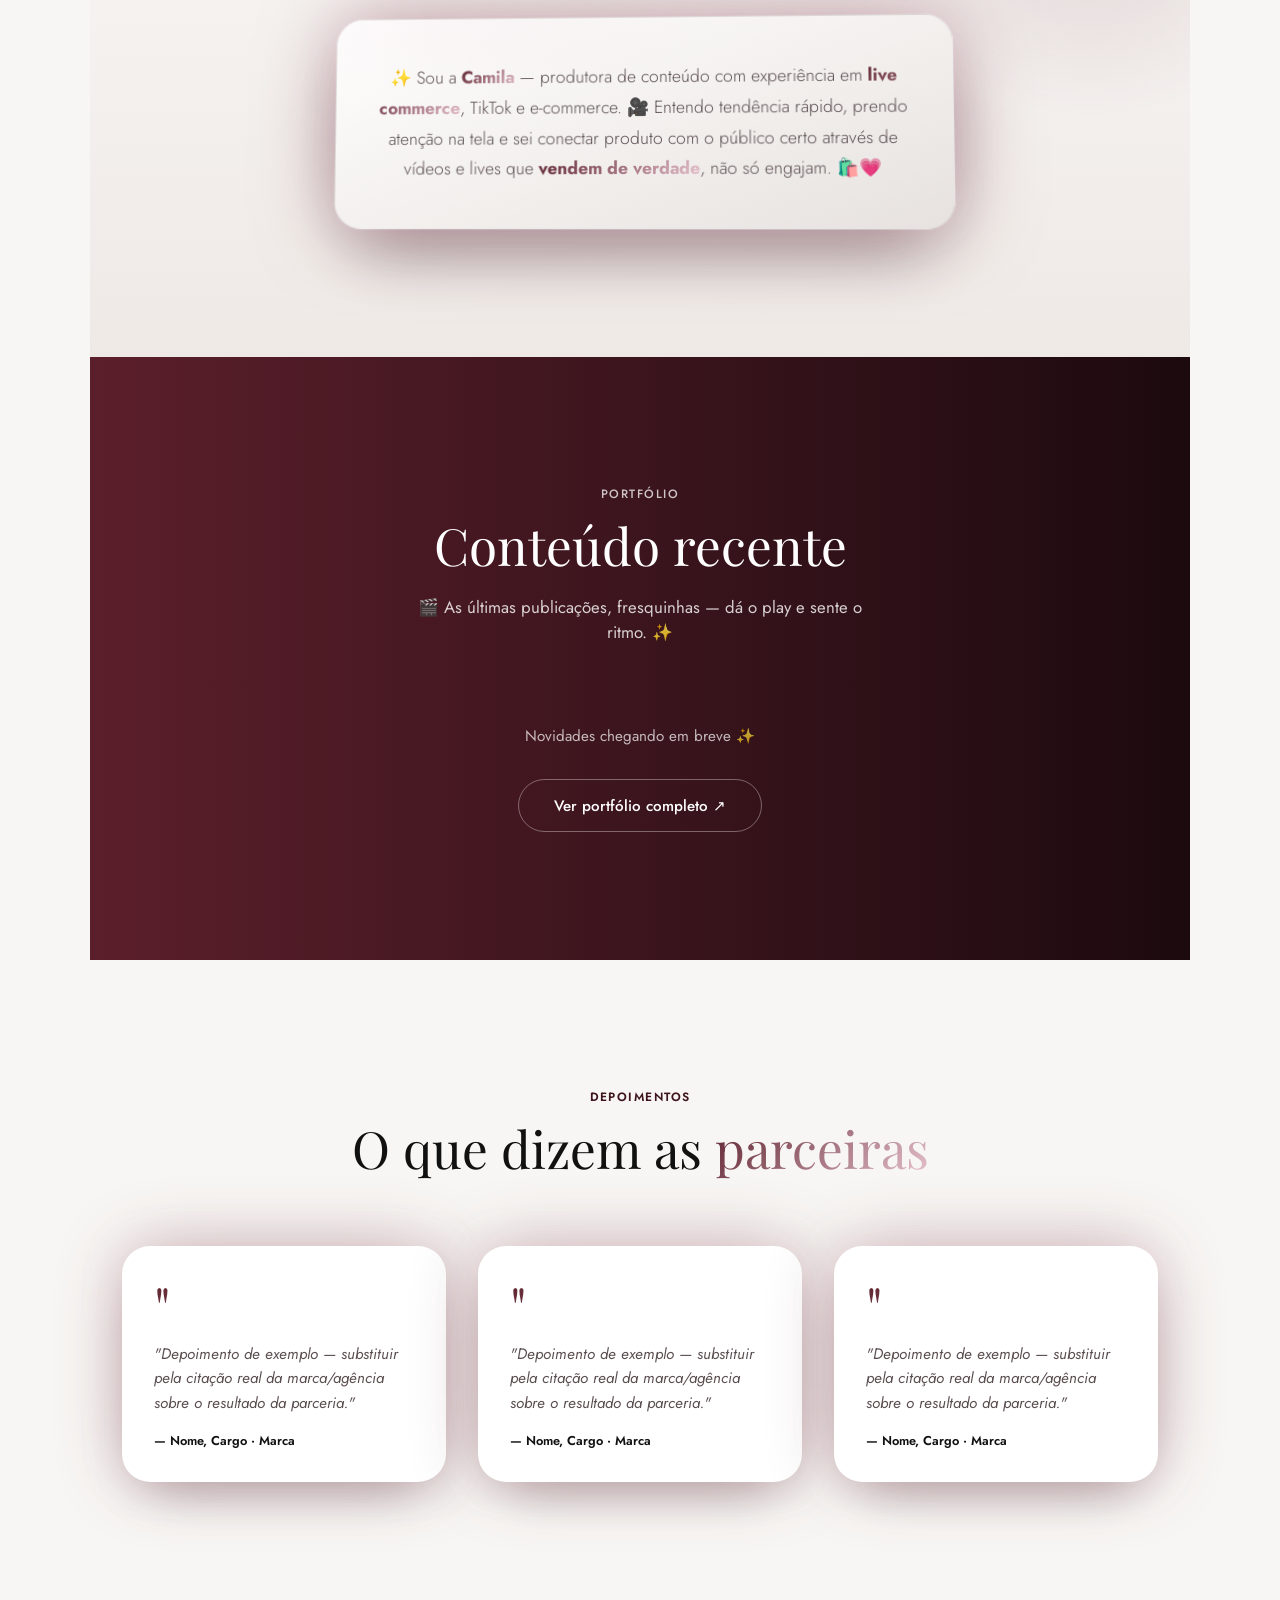
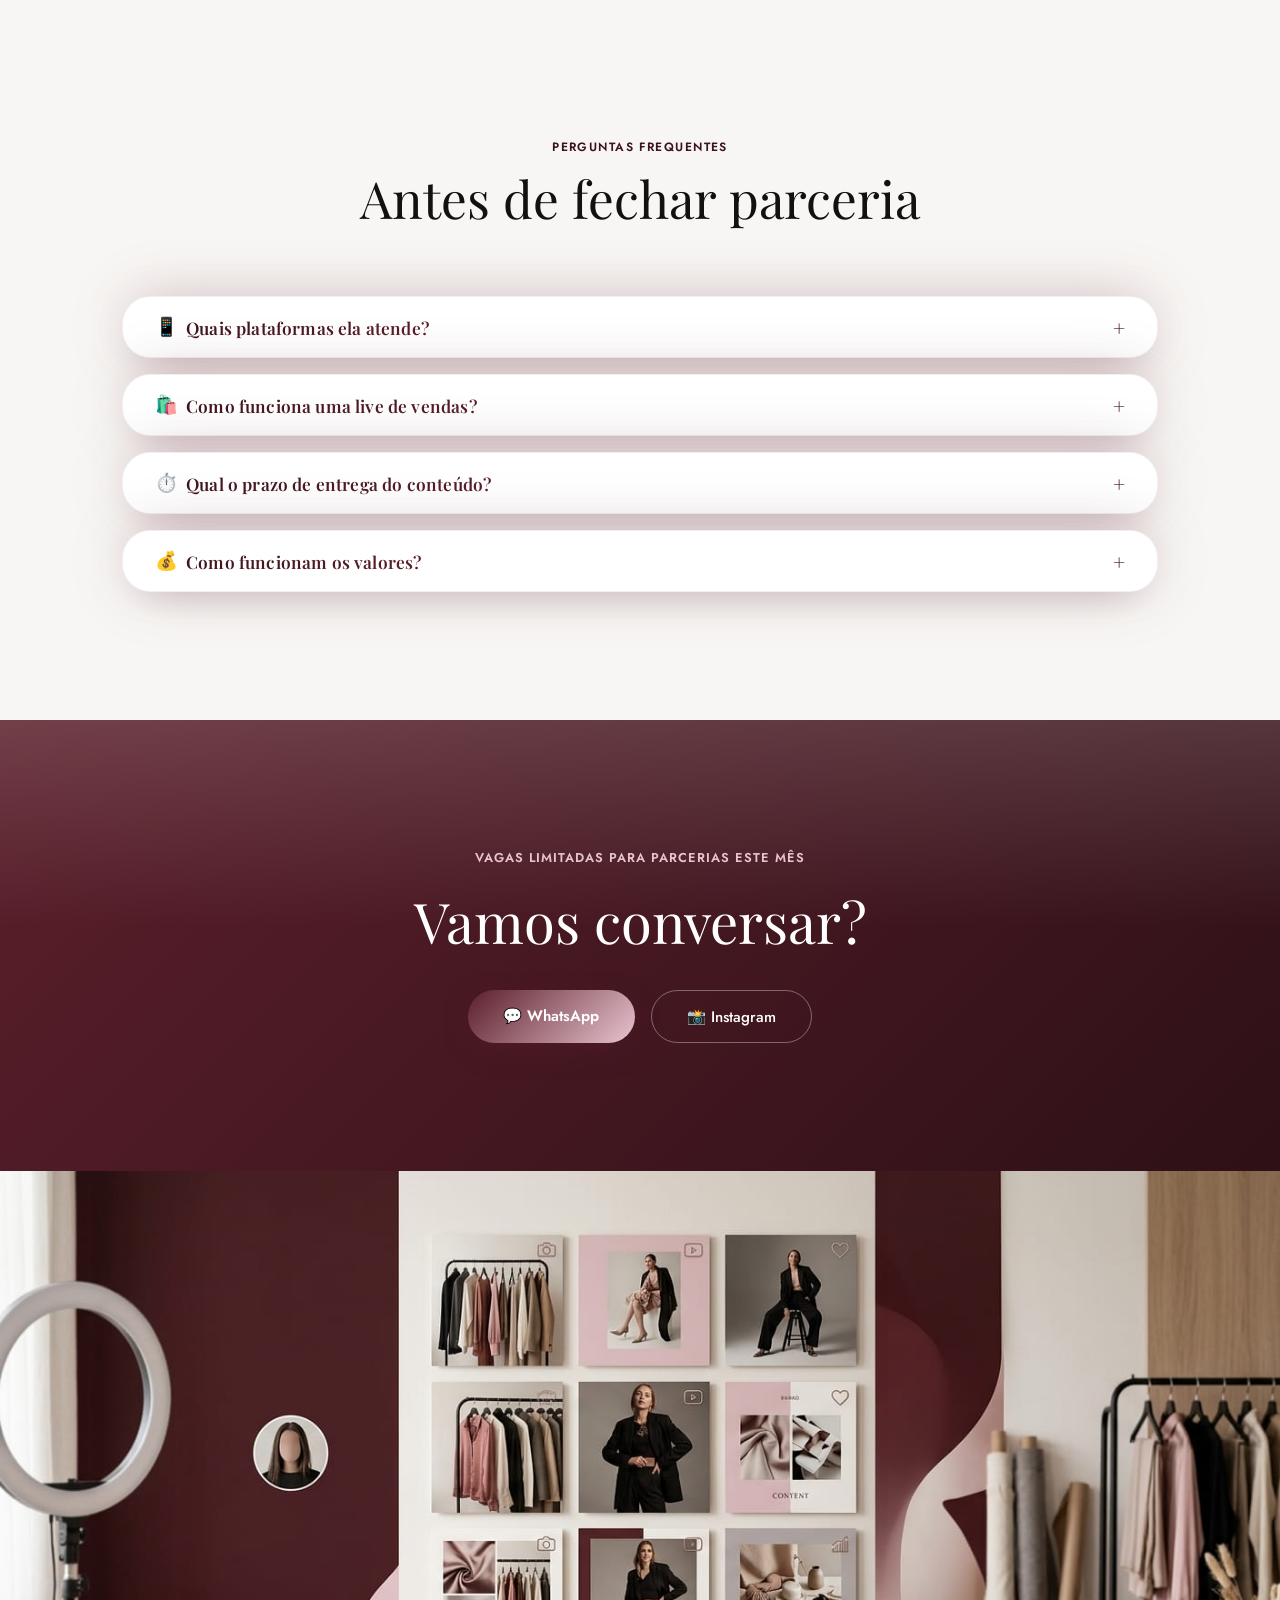
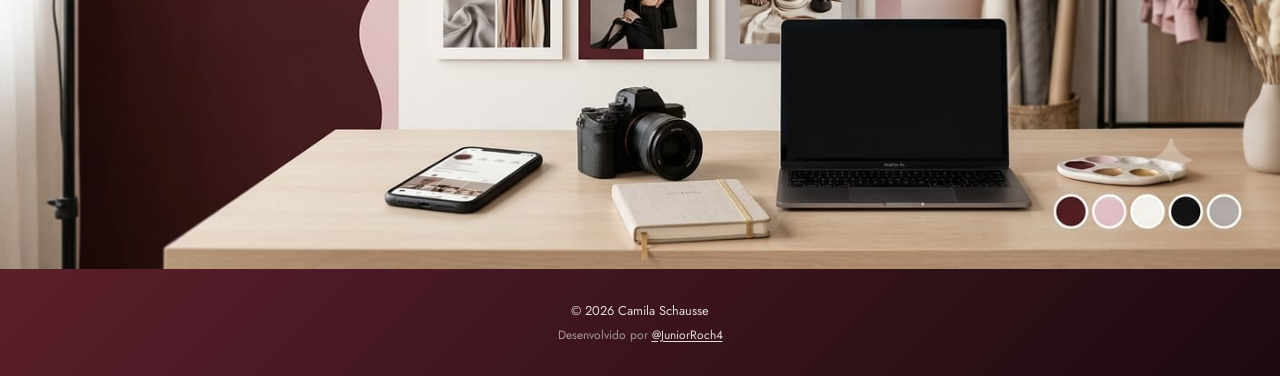
==== commit e7f05515: "Adiciona mini menu de contato no header e nome preto ao rolar Header fixo com fundo preto por padrão" ====
--- a/index.html
+++ b/index.html
@@ -21,6 +21,20 @@
 <!-- ========== HEADER ========== -->
 <header class="site-header">
   <h1 class="site-header__name">Camila Schausse</h1>
+  <nav class="site-header__menu" aria-label="Contato rápido">
+    <a href="https://wa.me/5522996075002?text=Ol%C3%A1%2C%20Camila!%20Vi%20seu%20portf%C3%B3lio%20e%20tenho%20interesse%20em%20uma%20parceria%20de%20cria%C3%A7%C3%A3o%20de%20conte%C3%BAdos.%20Podemos%20conversar%3F" class="site-header__icon" target="_blank" rel="noopener" aria-label="WhatsApp">
+      <svg viewBox="0 0 24 24" fill="none" stroke="currentColor" stroke-width="2" stroke-linecap="round" stroke-linejoin="round">
+        <path d="M21 15a2 2 0 0 1-2 2H7l-4 4V5a2 2 0 0 1 2-2h14a2 2 0 0 1 2 2z"></path>
+      </svg>
+    </a>
+    <a href="https://www.instagram.com/camila_schausse" class="site-header__icon" target="_blank" rel="noopener" aria-label="Instagram">
+      <svg viewBox="0 0 24 24" fill="none" stroke="currentColor" stroke-width="2" stroke-linecap="round" stroke-linejoin="round">
+        <rect x="2" y="2" width="20" height="20" rx="5" ry="5"></rect>
+        <path d="M16 11.37A4 4 0 1 1 12.63 8 4 4 0 0 1 16 11.37z"></path>
+        <line x1="17.5" y1="6.5" x2="17.51" y2="6.5"></line>
+      </svg>
+    </a>
+  </nav>
 </header>
 
 <!-- ========== HERO ========== -->
--- a/css/style.css
+++ b/css/style.css
@@ -150,6 +150,7 @@
   top: 0;
   z-index: 50;
   display: flex;
+  align-items: center;
   justify-content: center;
   padding: 0.85rem var(--space-md);
   background: rgba(0,0,0,0.9);
@@ -175,6 +176,54 @@
   -webkit-background-clip: text;
   background-clip: text;
   color: transparent;
+  transition: color 0.35s var(--ease);
+}
+
+.site-header--scrolled .site-header__name {
+  background: none;
+  -webkit-background-clip: unset;
+  background-clip: unset;
+  color: #000;
+}
+
+.site-header__menu {
+  position: absolute;
+  right: var(--space-md);
+  top: 50%;
+  transform: translateY(-50%);
+  display: flex;
+  align-items: center;
+  gap: 0.5rem;
+}
+
+.site-header__icon {
+  display: flex;
+  align-items: center;
+  justify-content: center;
+  width: 30px;
+  height: 30px;
+  border-radius: 50%;
+  color: #fff;
+  opacity: 0.85;
+  transition: opacity 0.3s var(--ease), color 0.35s var(--ease), background 0.3s var(--ease);
+}
+
+.site-header__icon svg {
+  width: 16px;
+  height: 16px;
+}
+
+.site-header__icon:hover {
+  opacity: 1;
+  background: rgba(255,255,255,0.1);
+}
+
+.site-header--scrolled .site-header__icon {
+  color: #000;
+}
+
+.site-header--scrolled .site-header__icon:hover {
+  background: rgba(0,0,0,0.08);
 }
 
 /* ===================================================
@@ -1049,6 +1098,29 @@
     --space-lg: 2.5rem;
   }
 
+  .site-header {
+    padding: 0.75rem var(--space-sm);
+  }
+
+  .site-header__menu {
+    right: var(--space-sm);
+    gap: 0.35rem;
+  }
+
+  .site-header__icon {
+    width: 26px;
+    height: 26px;
+  }
+
+  .site-header__icon svg {
+    width: 14px;
+    height: 14px;
+  }
+
+  .site-header__name {
+    font-size: 0.95rem;
+  }
+
   .stats, .about, .portfolio, .testimonials, .faq, .cta {
     padding-left: var(--space-sm);
     padding-right: var(--space-sm);
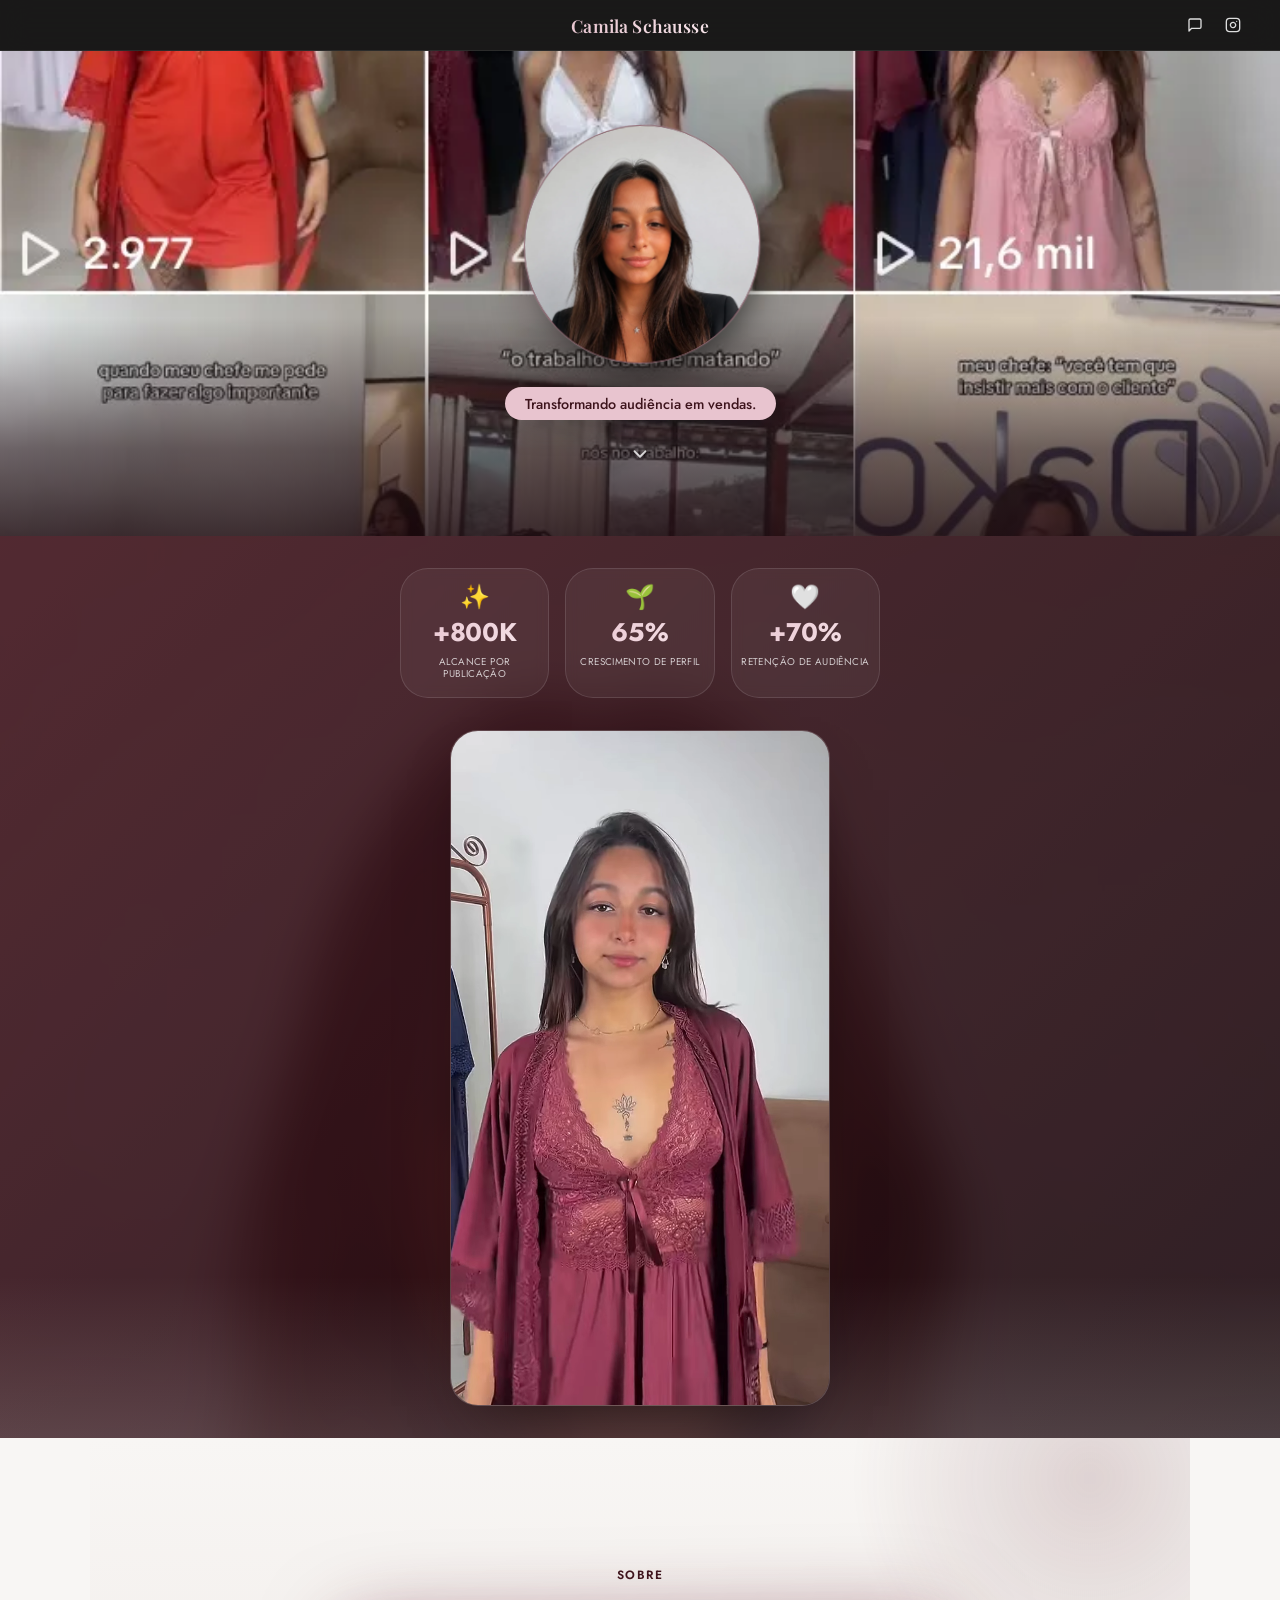
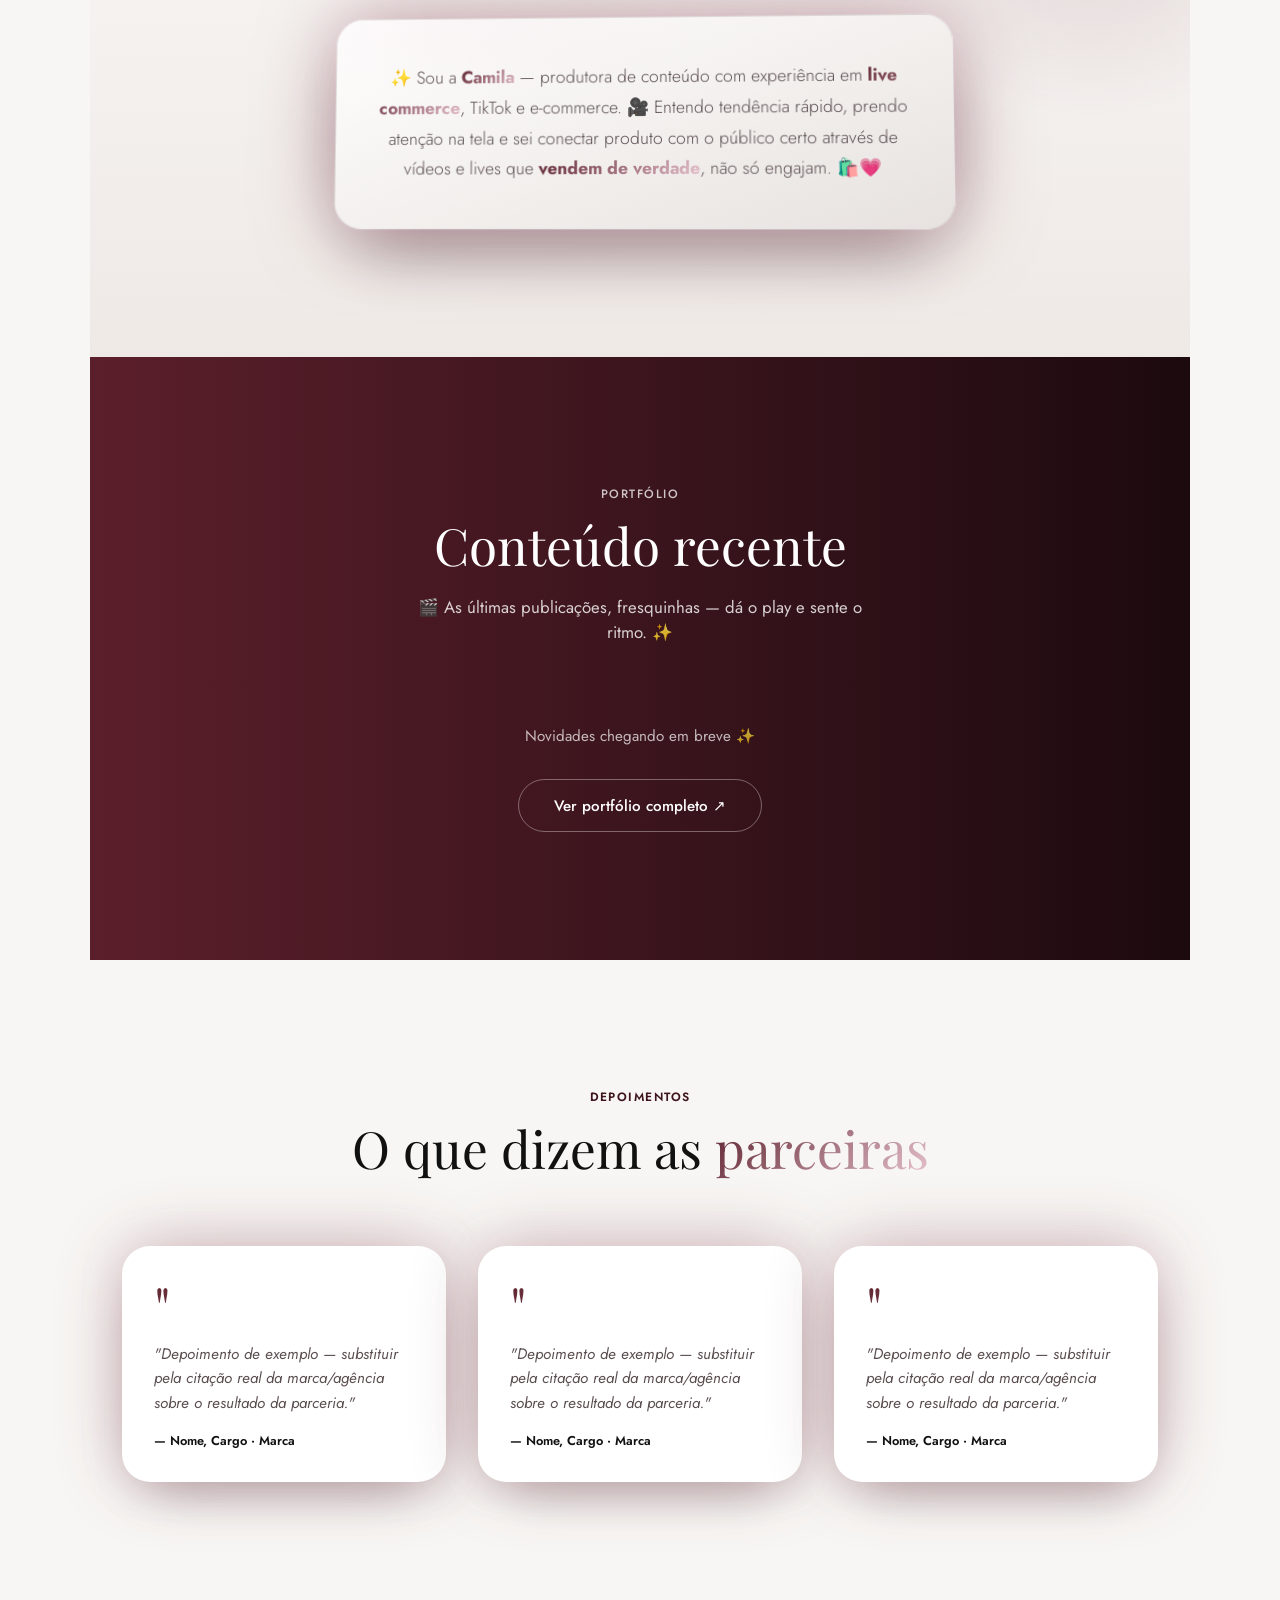
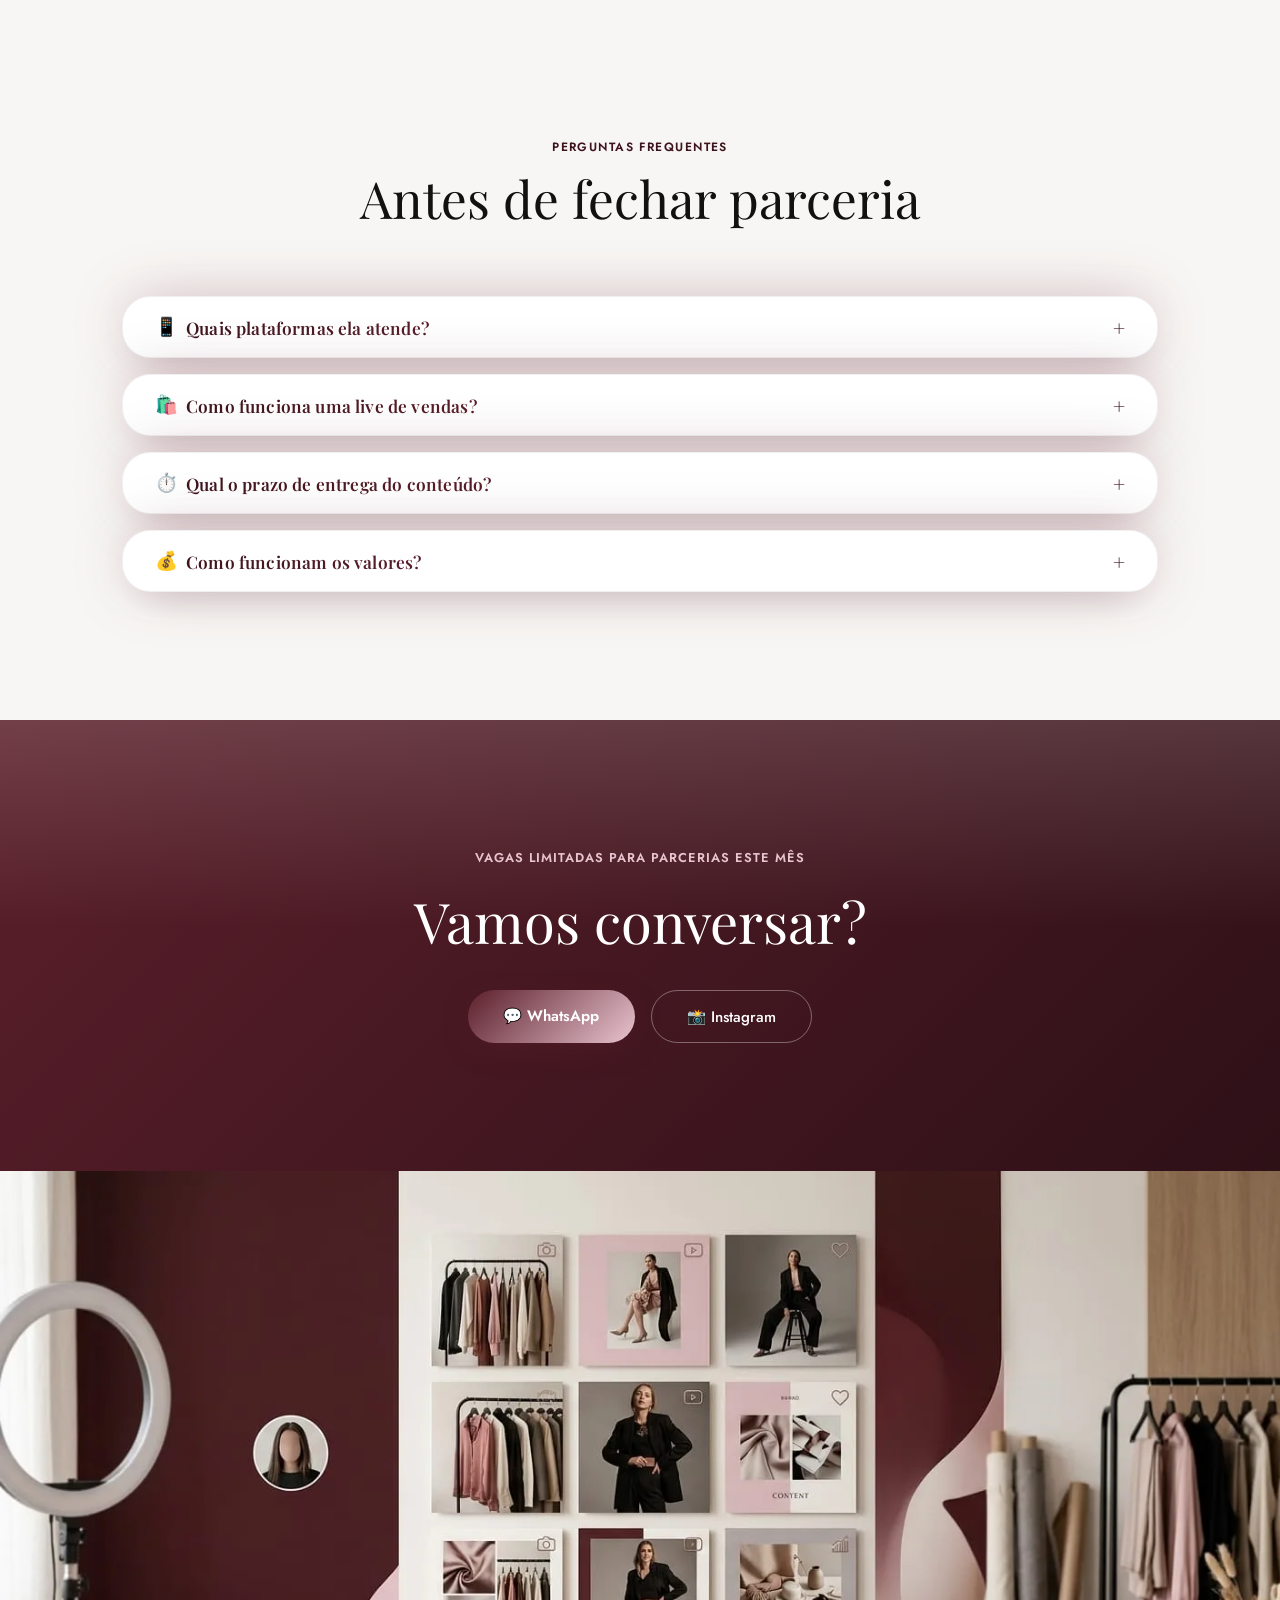
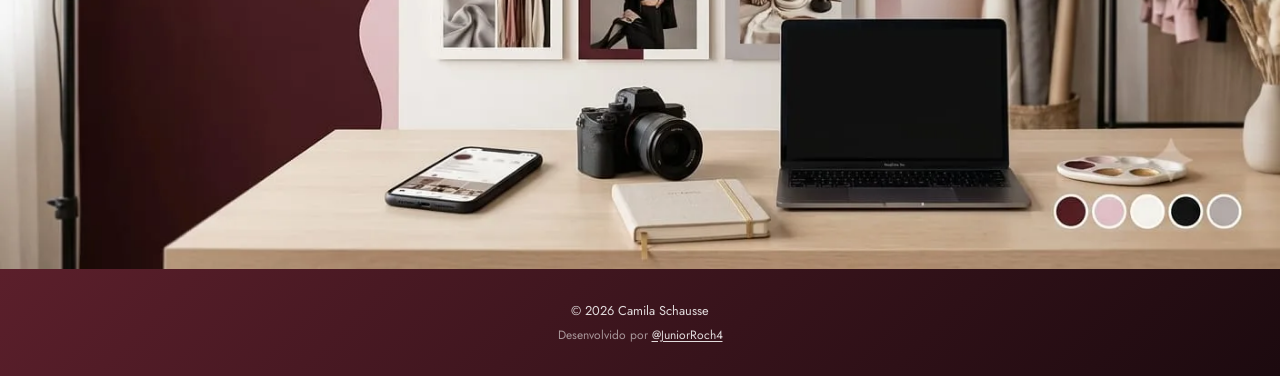
==== commit 834d5c87: "Comprime e converte imagens para WebP, comprime vídeo do media kit Imagens (hero, footer, grid do Ti" ====
--- a/index.html
+++ b/index.html
@@ -44,7 +44,7 @@
   <div class="hero__stage">
     <div class="hero__photo-wrap">
       <div class="hero__photo-box">
-        <img src="assets/camila-hero.png" alt="Camila Schausse" class="hero__photo">
+        <img src="assets/camila-hero.webp" alt="Camila Schausse" class="hero__photo">
       </div>
     </div>
 
@@ -79,7 +79,8 @@
   </div>
 
   <div class="stats__video reveal">
-    <video class="stats__video-el" autoplay muted loop playsinline preload="auto" poster="assets/camila-hero.png">
+    <video class="stats__video-el" autoplay muted loop playsinline preload="auto" poster="assets/camila-hero.webp">
+      <source src="assets/media-kit-reel.webm" type="video/webm">
       <source src="assets/media-kit-reel.mp4" type="video/mp4">
     </video>
   </div>
@@ -171,7 +172,7 @@
       <a href="https://www.instagram.com/camila_schausse" class="btn btn--ghost-light" target="_blank" rel="noopener">📸 Instagram</a>
     </div>
   </div>
-  <img src="assets/footer-studio.jpg" alt="" class="cta__art reveal">
+  <img src="assets/footer-studio.webp" alt="" class="cta__art reveal">
 </section>
 
 <footer class="footer">
--- a/css/style.css
+++ b/css/style.css
@@ -281,7 +281,7 @@
   position: absolute;
   inset: 0;
   z-index: 2;
-  background: url('../assets/hero-tiktok-grid.jpg') center / cover no-repeat;
+  background: url('../assets/hero-tiktok-grid.webp') center / cover no-repeat;
 }
 
 .hero__bg-photo::after {
@@ -422,7 +422,7 @@
   content: '';
   position: absolute;
   inset: 0;
-  background-image: url('../assets/camila-hero.png');
+  background-image: url('../assets/camila-hero.webp');
   background-size: cover;
   background-position: top center;
   filter: blur(22px) saturate(1.2);
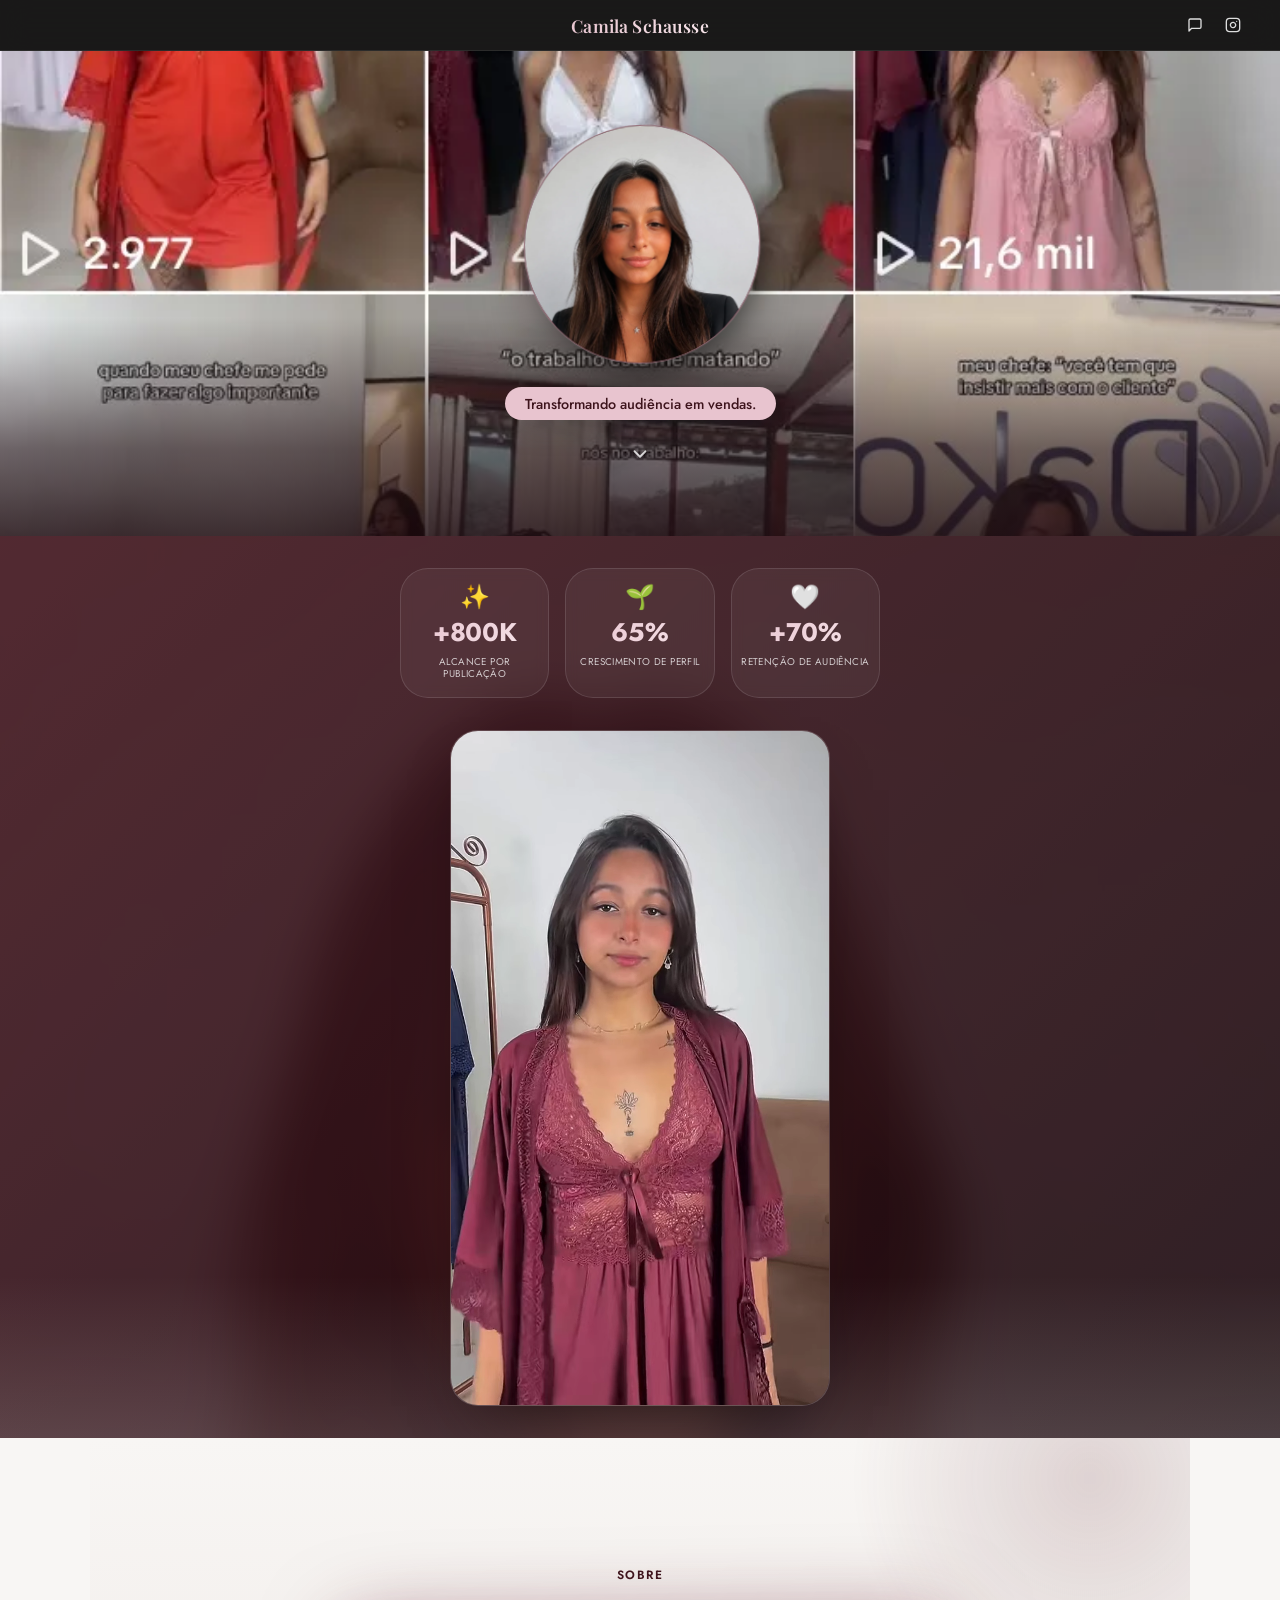
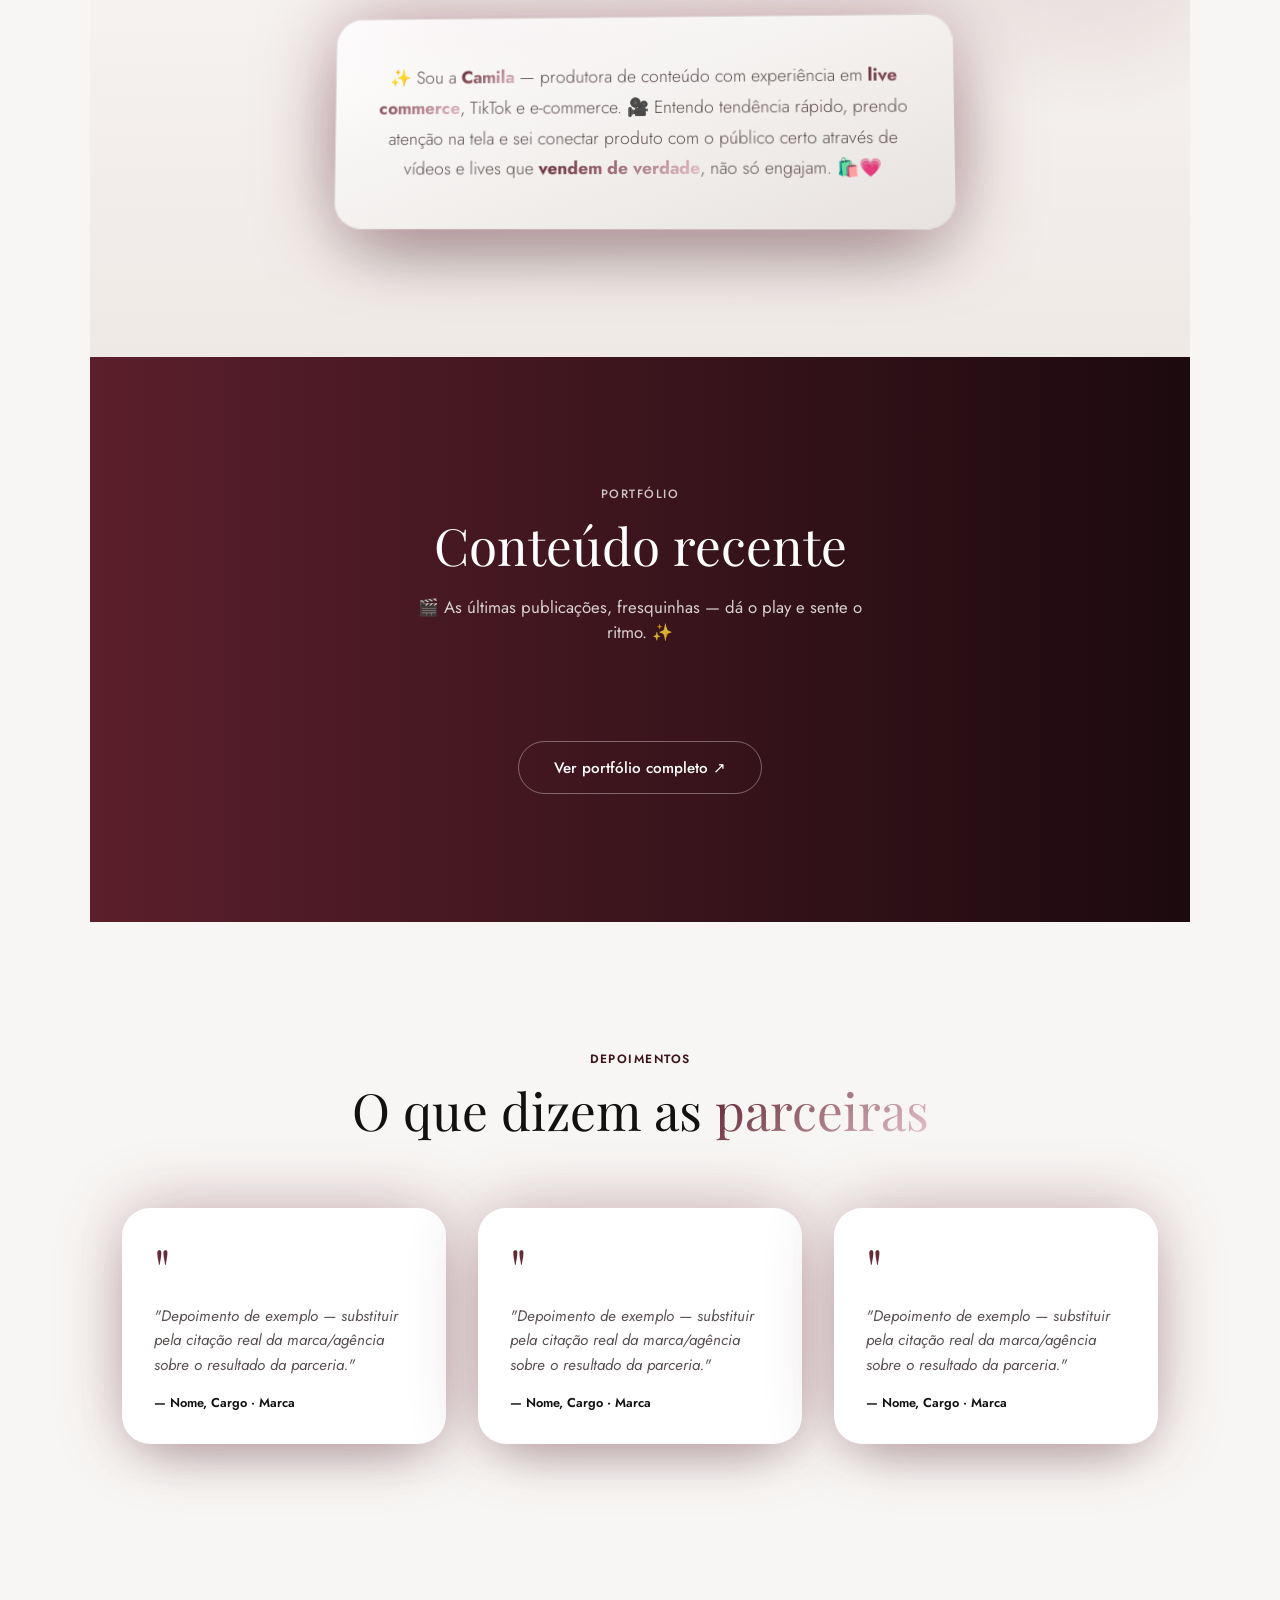
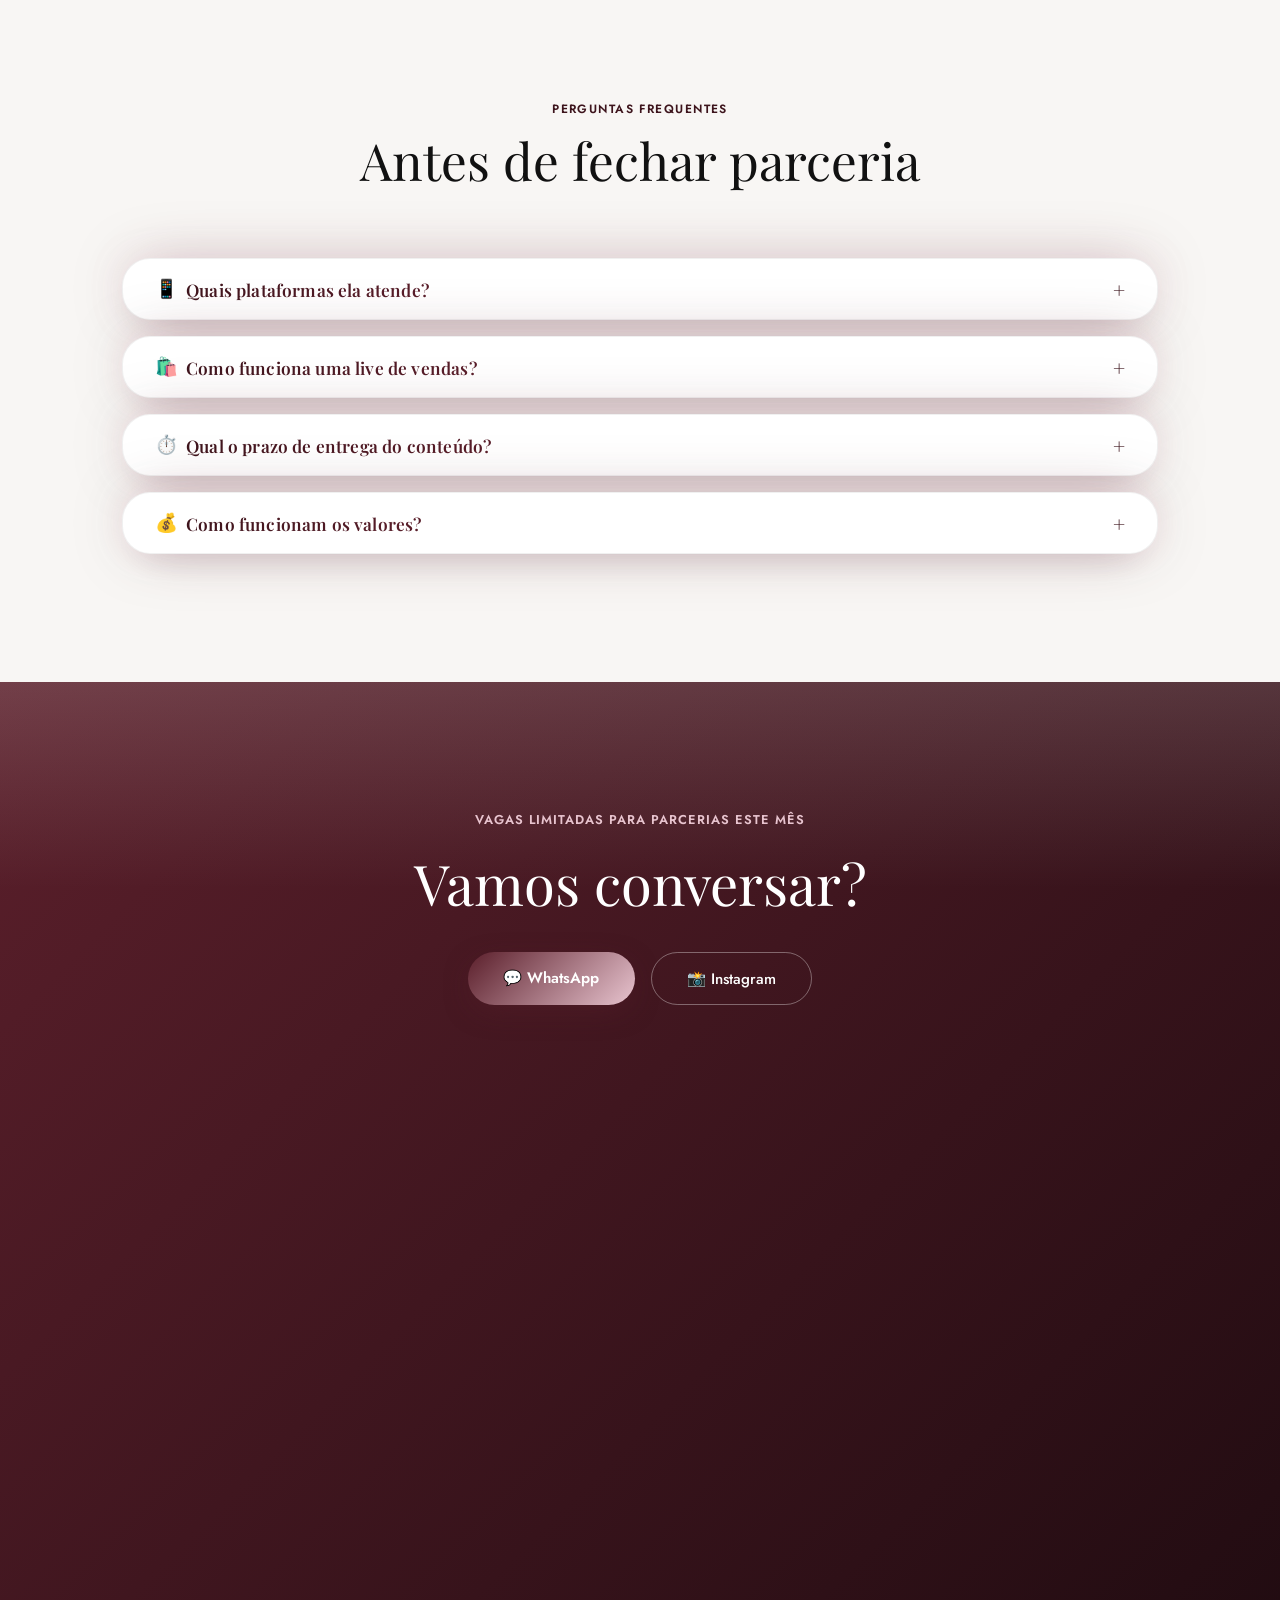
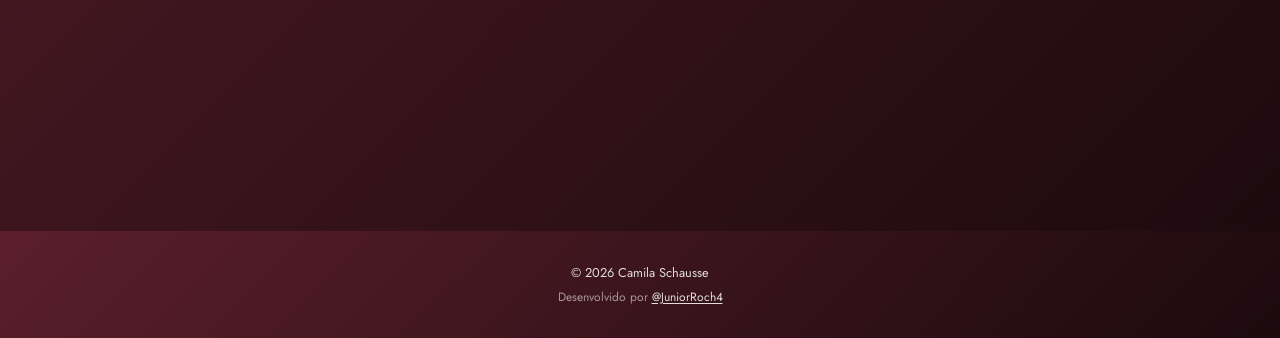
==== commit c6815f92: "Adia carregamento do portfólio para a página dedicada e otimiza mídia da Cloudinary A home não busca" ====
--- a/index.html
+++ b/index.html
@@ -110,9 +110,6 @@
   <h2 class="section-title">Conteúdo recente</h2>
   <p class="portfolio__desc">🎬 As últimas publicações, fresquinhas — dá o play e sente o ritmo. ✨</p>
 
-  <div class="portfolio__grid" id="portfolioGrid" data-limit="2"></div>
-  <p class="portfolio__empty" id="portfolioEmpty" hidden>Novidades chegando em breve ✨</p>
-
   <a href="portfolio-completo.html" class="btn btn--ghost-light portfolio__cta" target="_blank" rel="noopener">Ver portfólio completo ↗</a>
 </section>
 
@@ -172,7 +169,7 @@
       <a href="https://www.instagram.com/camila_schausse" class="btn btn--ghost-light" target="_blank" rel="noopener">📸 Instagram</a>
     </div>
   </div>
-  <img src="assets/footer-studio.webp" alt="" class="cta__art reveal">
+  <img src="assets/footer-studio.webp" alt="" class="cta__art reveal" loading="lazy">
 </section>
 
 <footer class="footer">
@@ -186,14 +183,6 @@
   </svg>
 </a>
 
-<!-- lightbox do portfólio: abre foto/vídeo clicado em tela cheia -->
-<div class="lightbox" id="lightbox" hidden>
-  <button class="lightbox__close" id="lightboxClose" aria-label="Fechar">&times;</button>
-  <div class="lightbox__content" id="lightboxContent"></div>
-</div>
-
-<script src="js/cloudinary-config.js"></script>
 <script src="js/script.js"></script>
-<script src="js/portfolio.js"></script>
 </body>
 </html>
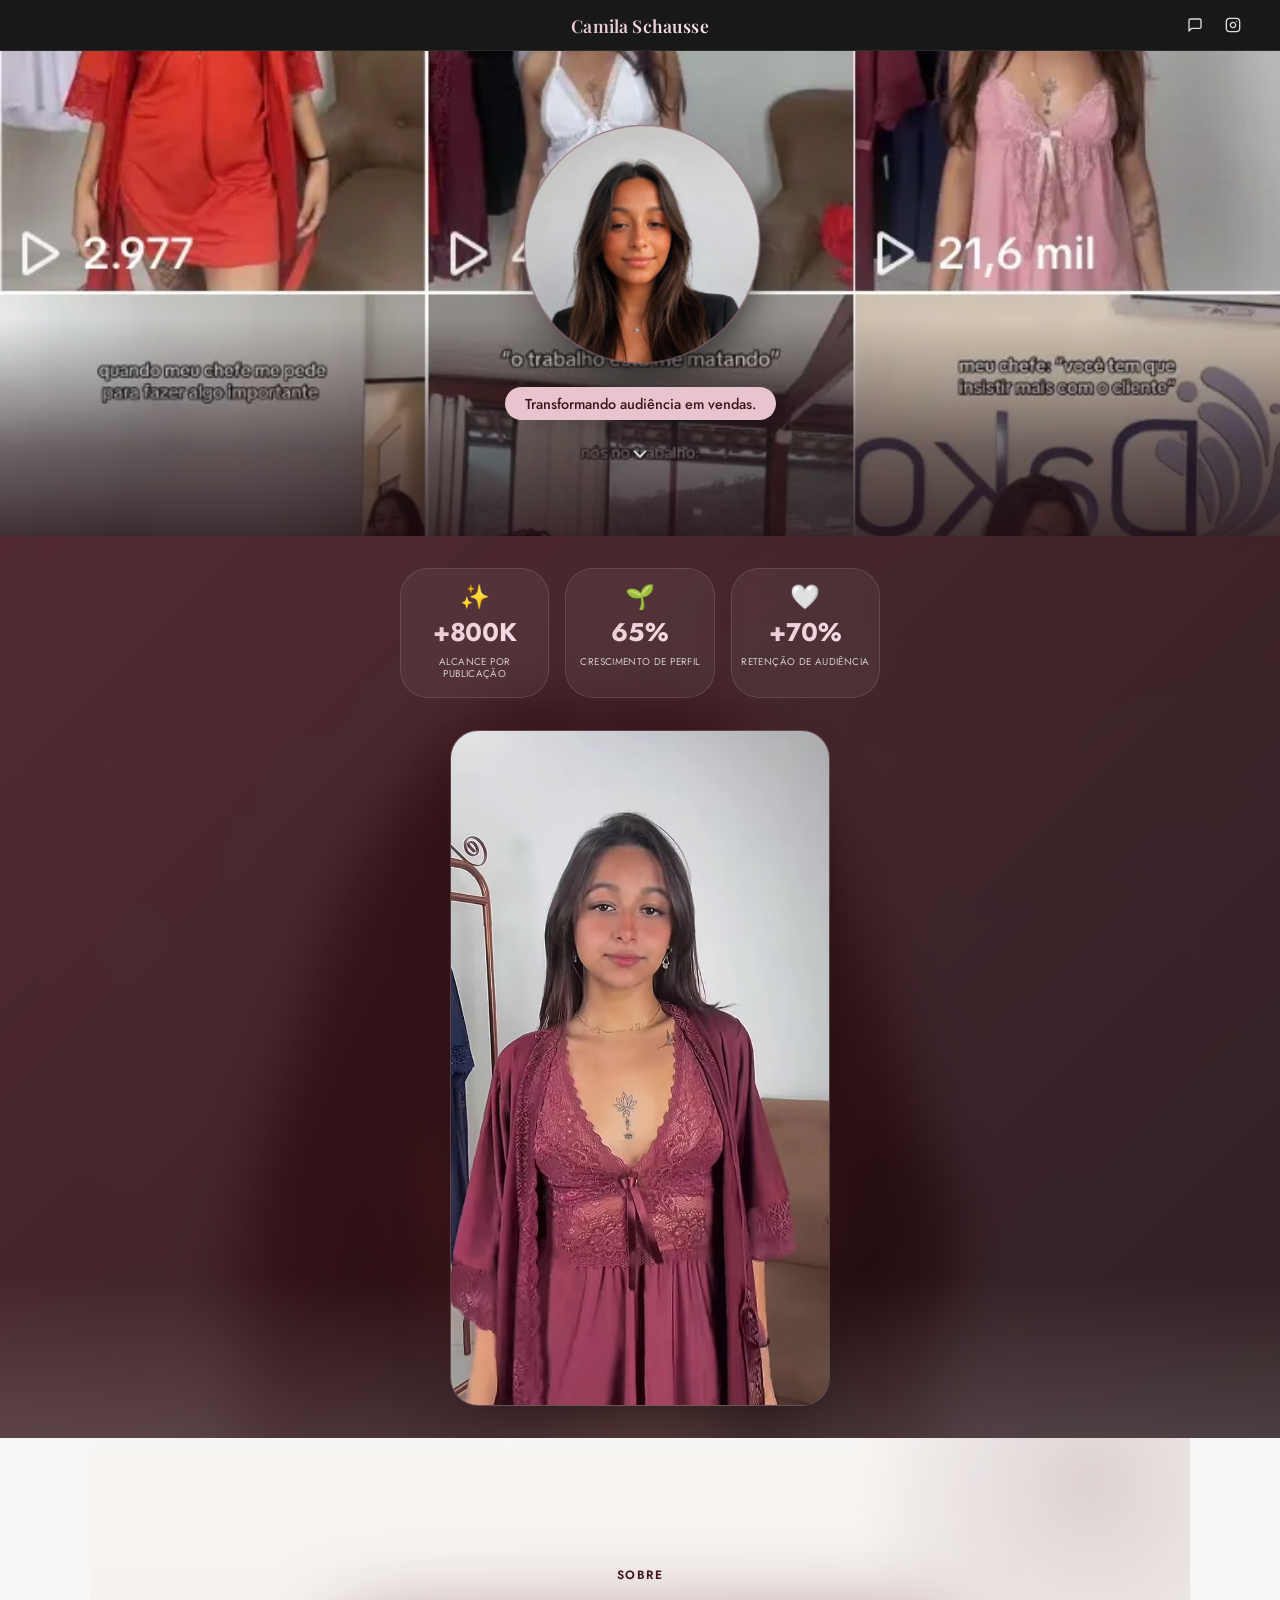
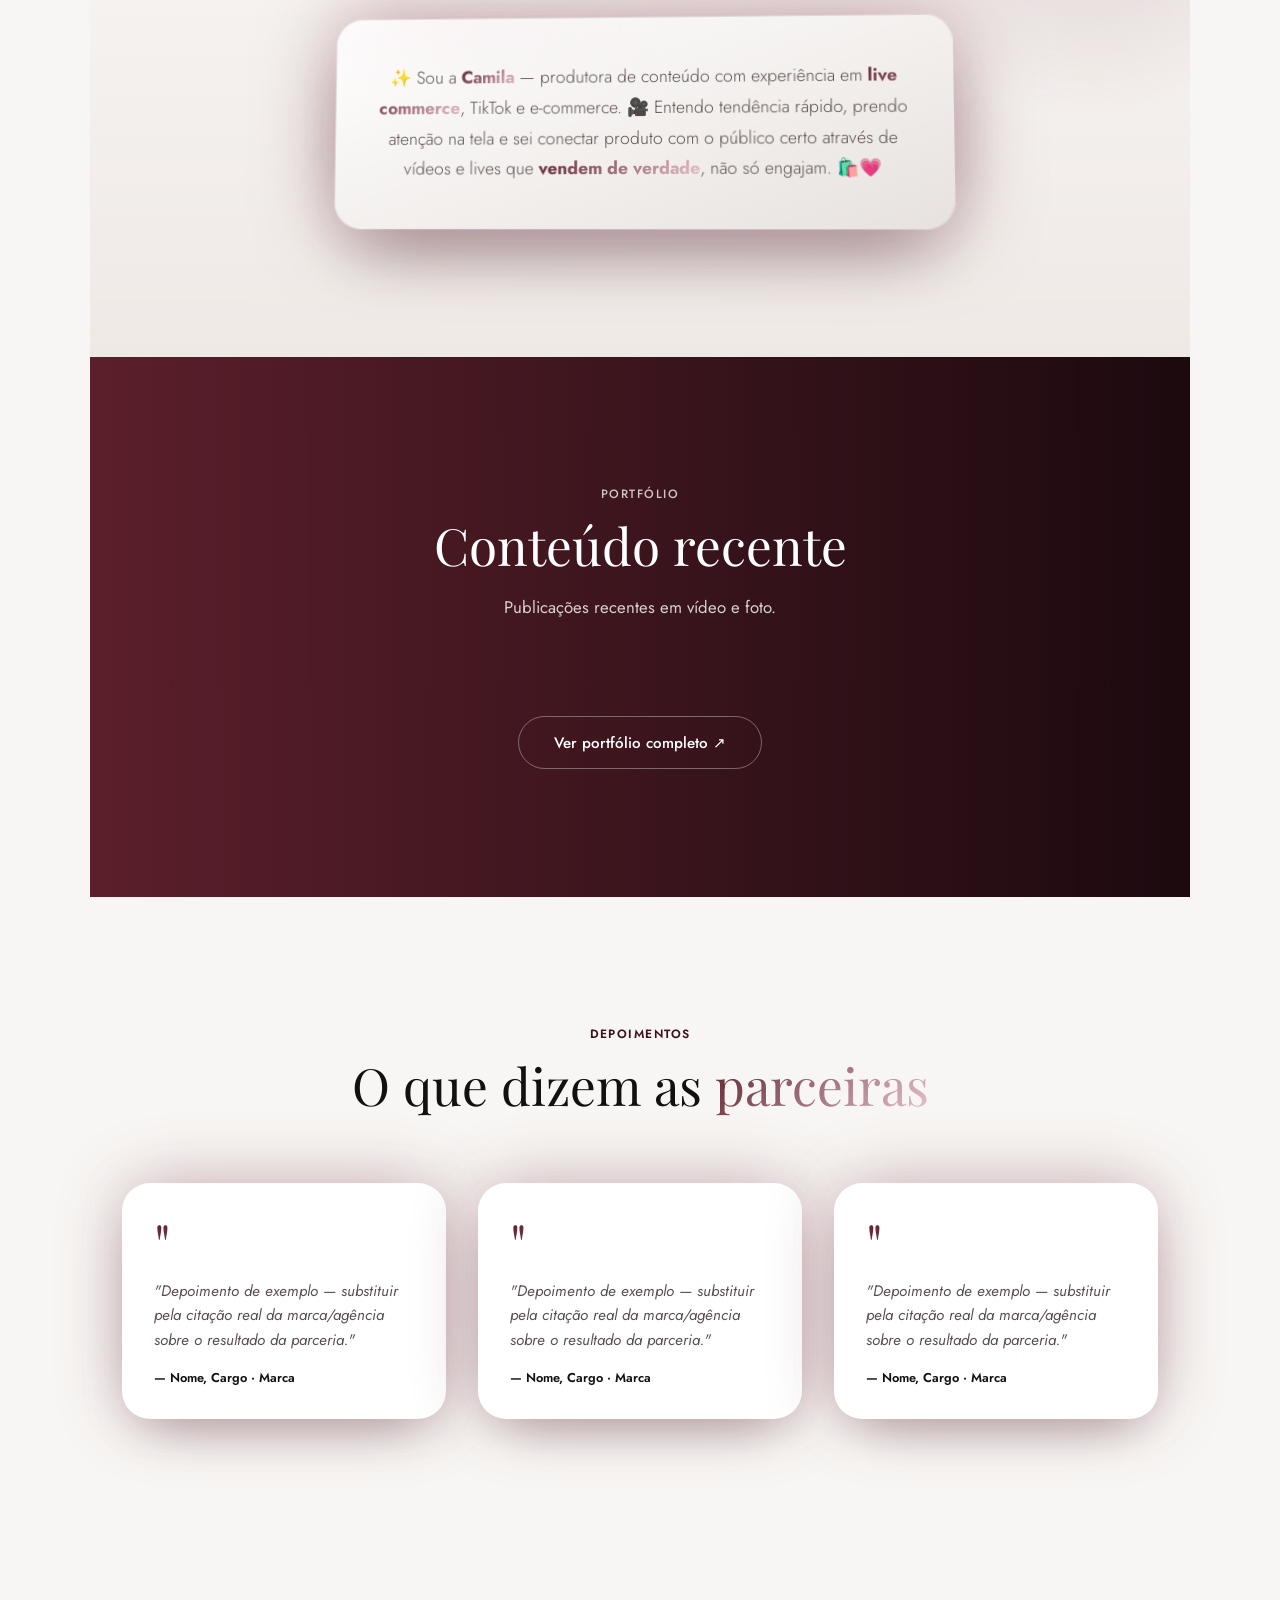
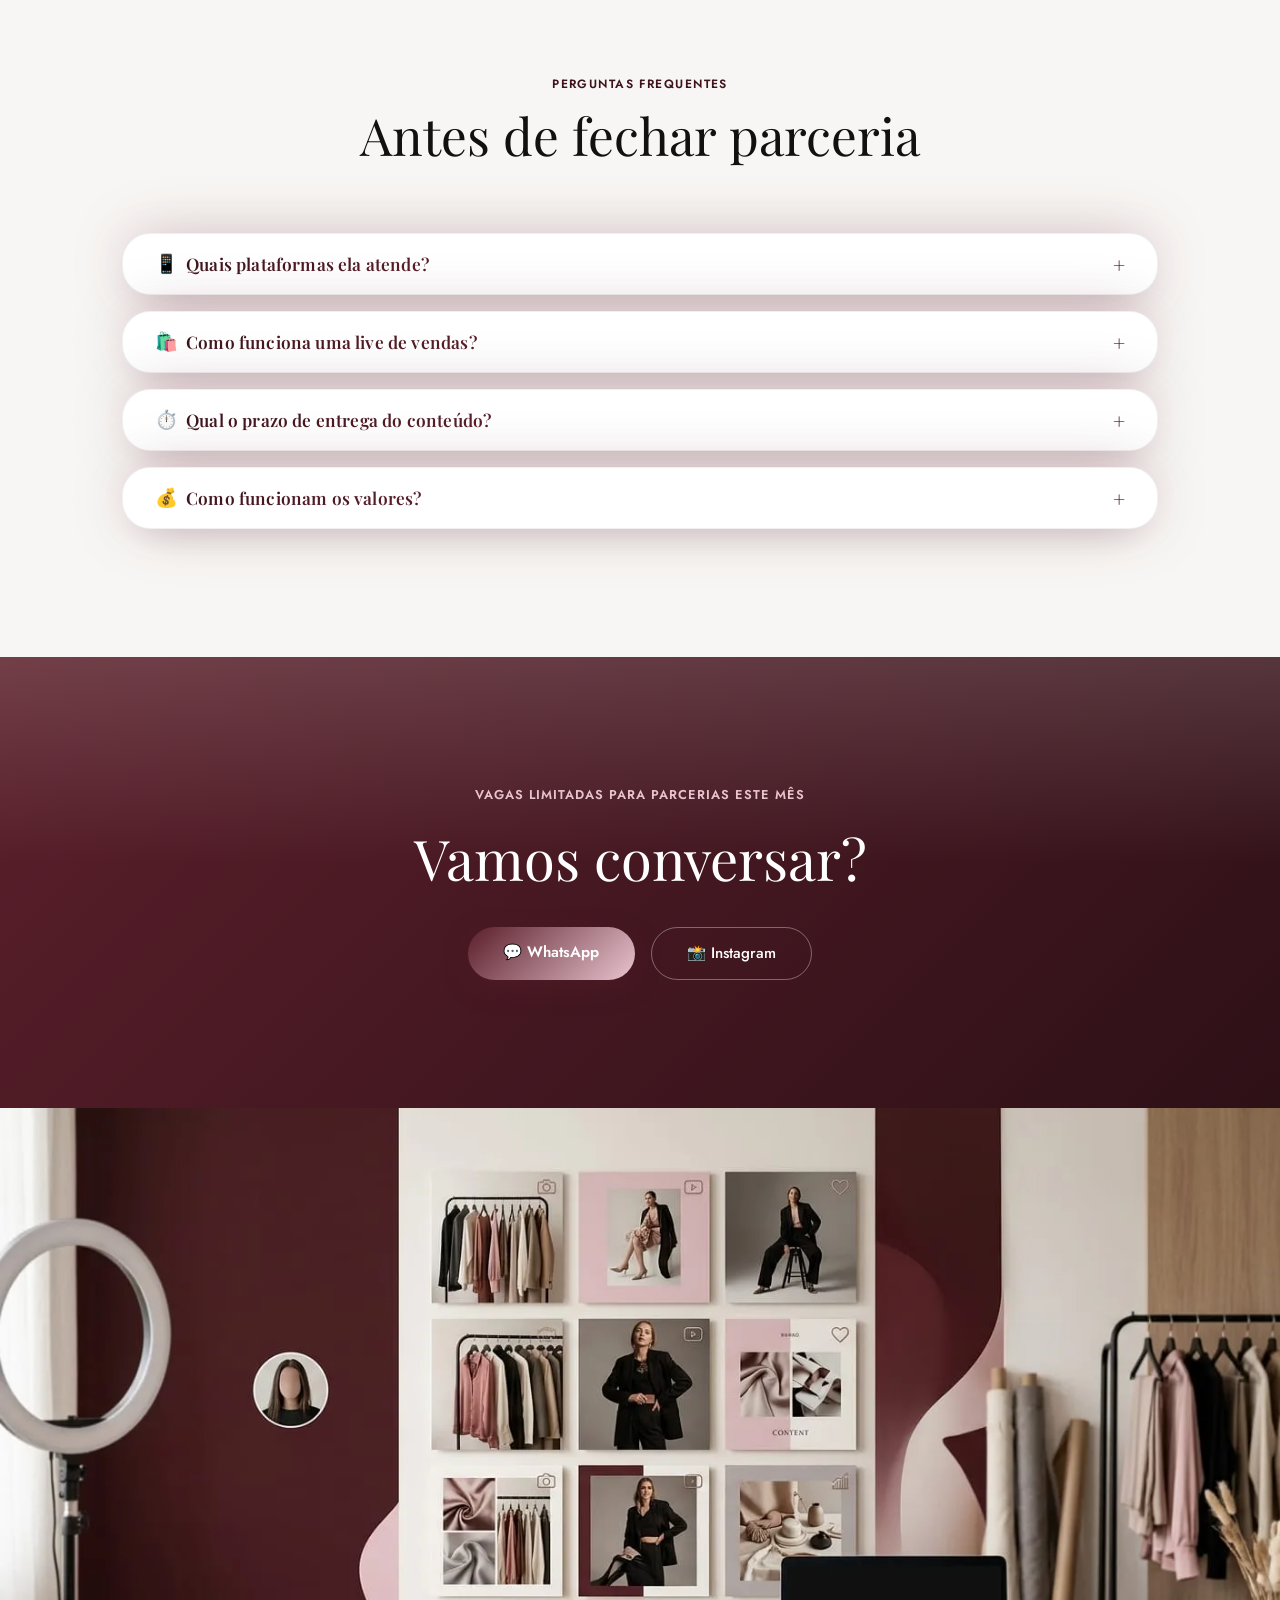
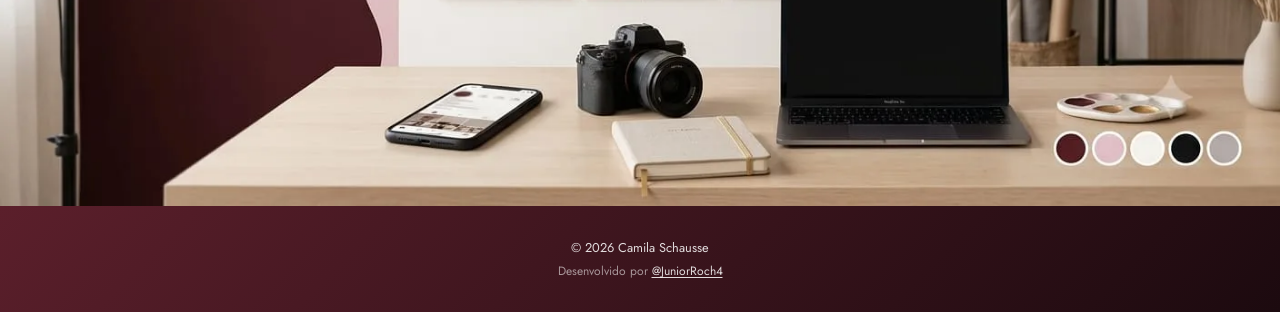
==== commit 3ae94a22: "Deixa a descrição do portfólio mais direta Troca o texto informal/com gírias por uma frase objetiva," ====
--- a/index.html
+++ b/index.html
@@ -108,7 +108,7 @@
 <section class="portfolio" id="portfolio">
   <p class="eyebrow">Portfólio</p>
   <h2 class="section-title">Conteúdo recente</h2>
-  <p class="portfolio__desc">🎬 As últimas publicações, fresquinhas — dá o play e sente o ritmo. ✨</p>
+  <p class="portfolio__desc">Publicações recentes em vídeo e foto.</p>
 
   <a href="portfolio-completo.html" class="btn btn--ghost-light portfolio__cta" target="_blank" rel="noopener">Ver portfólio completo ↗</a>
 </section>
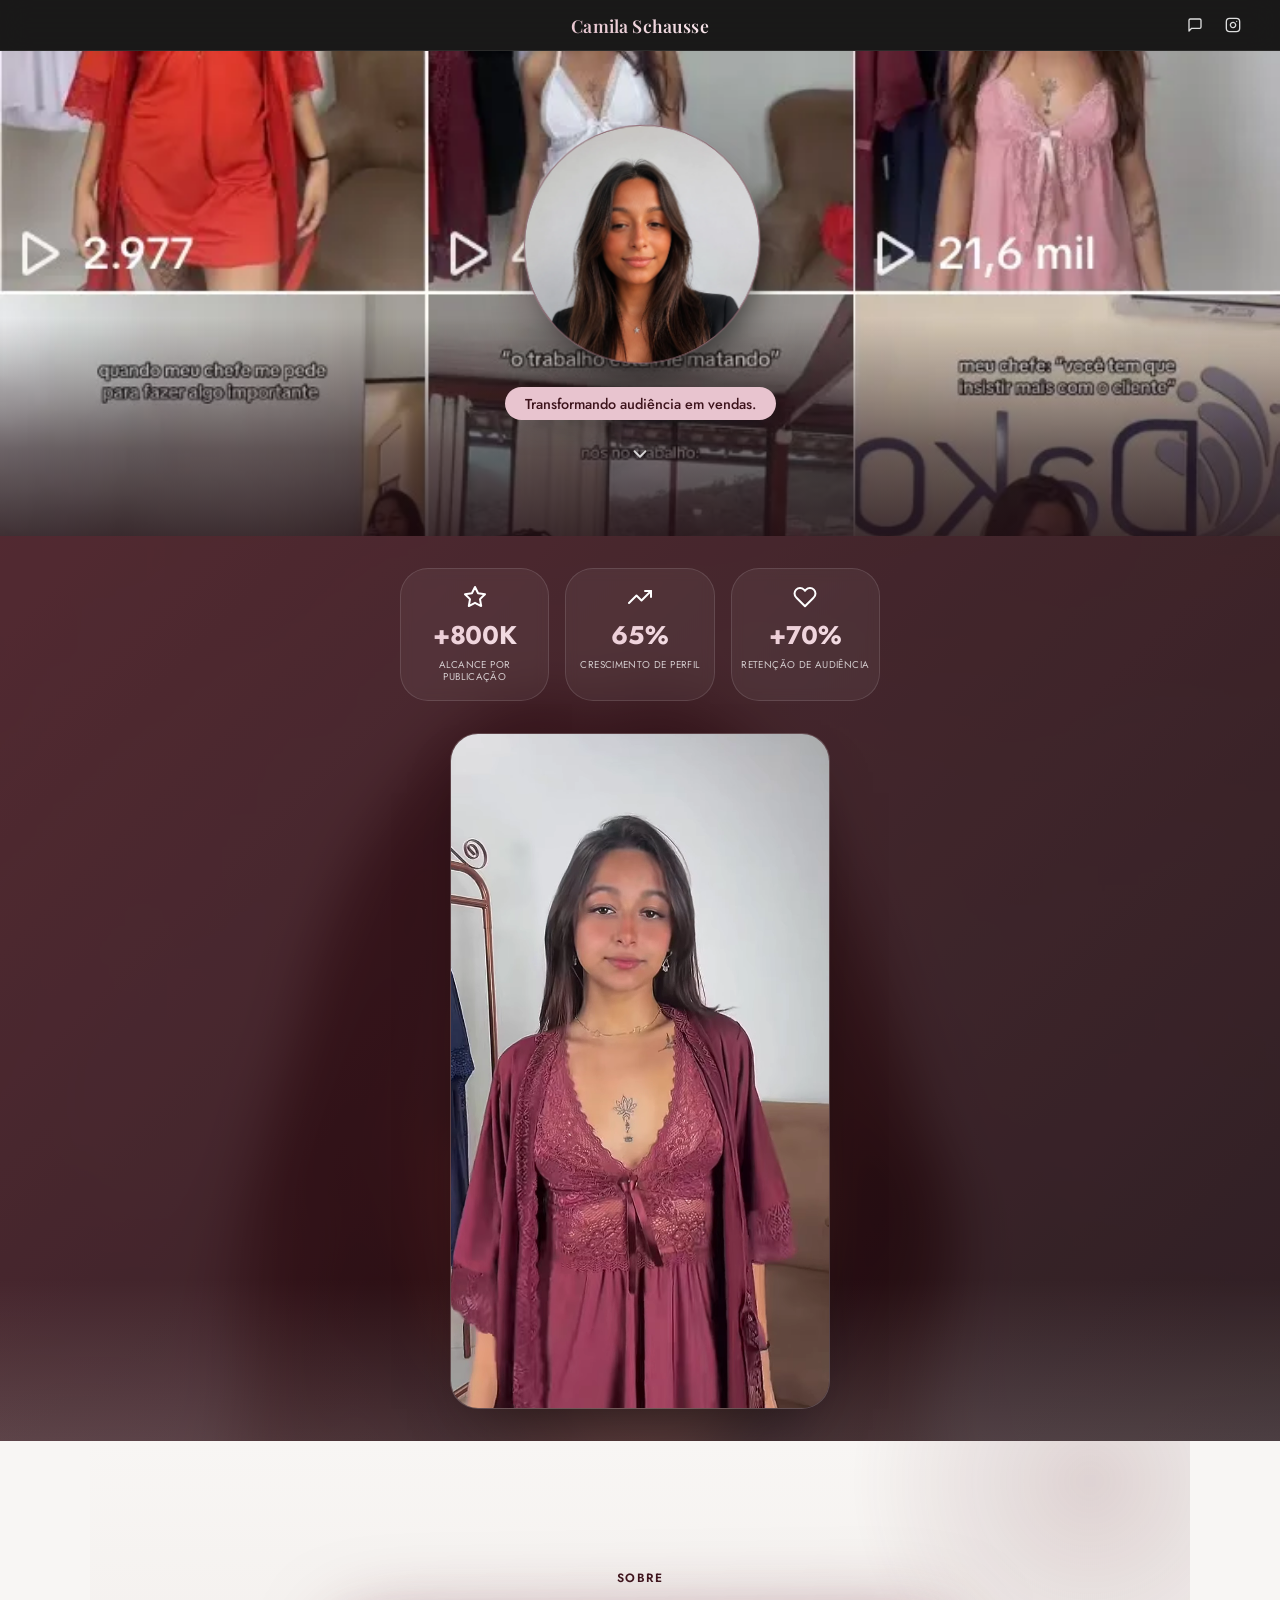
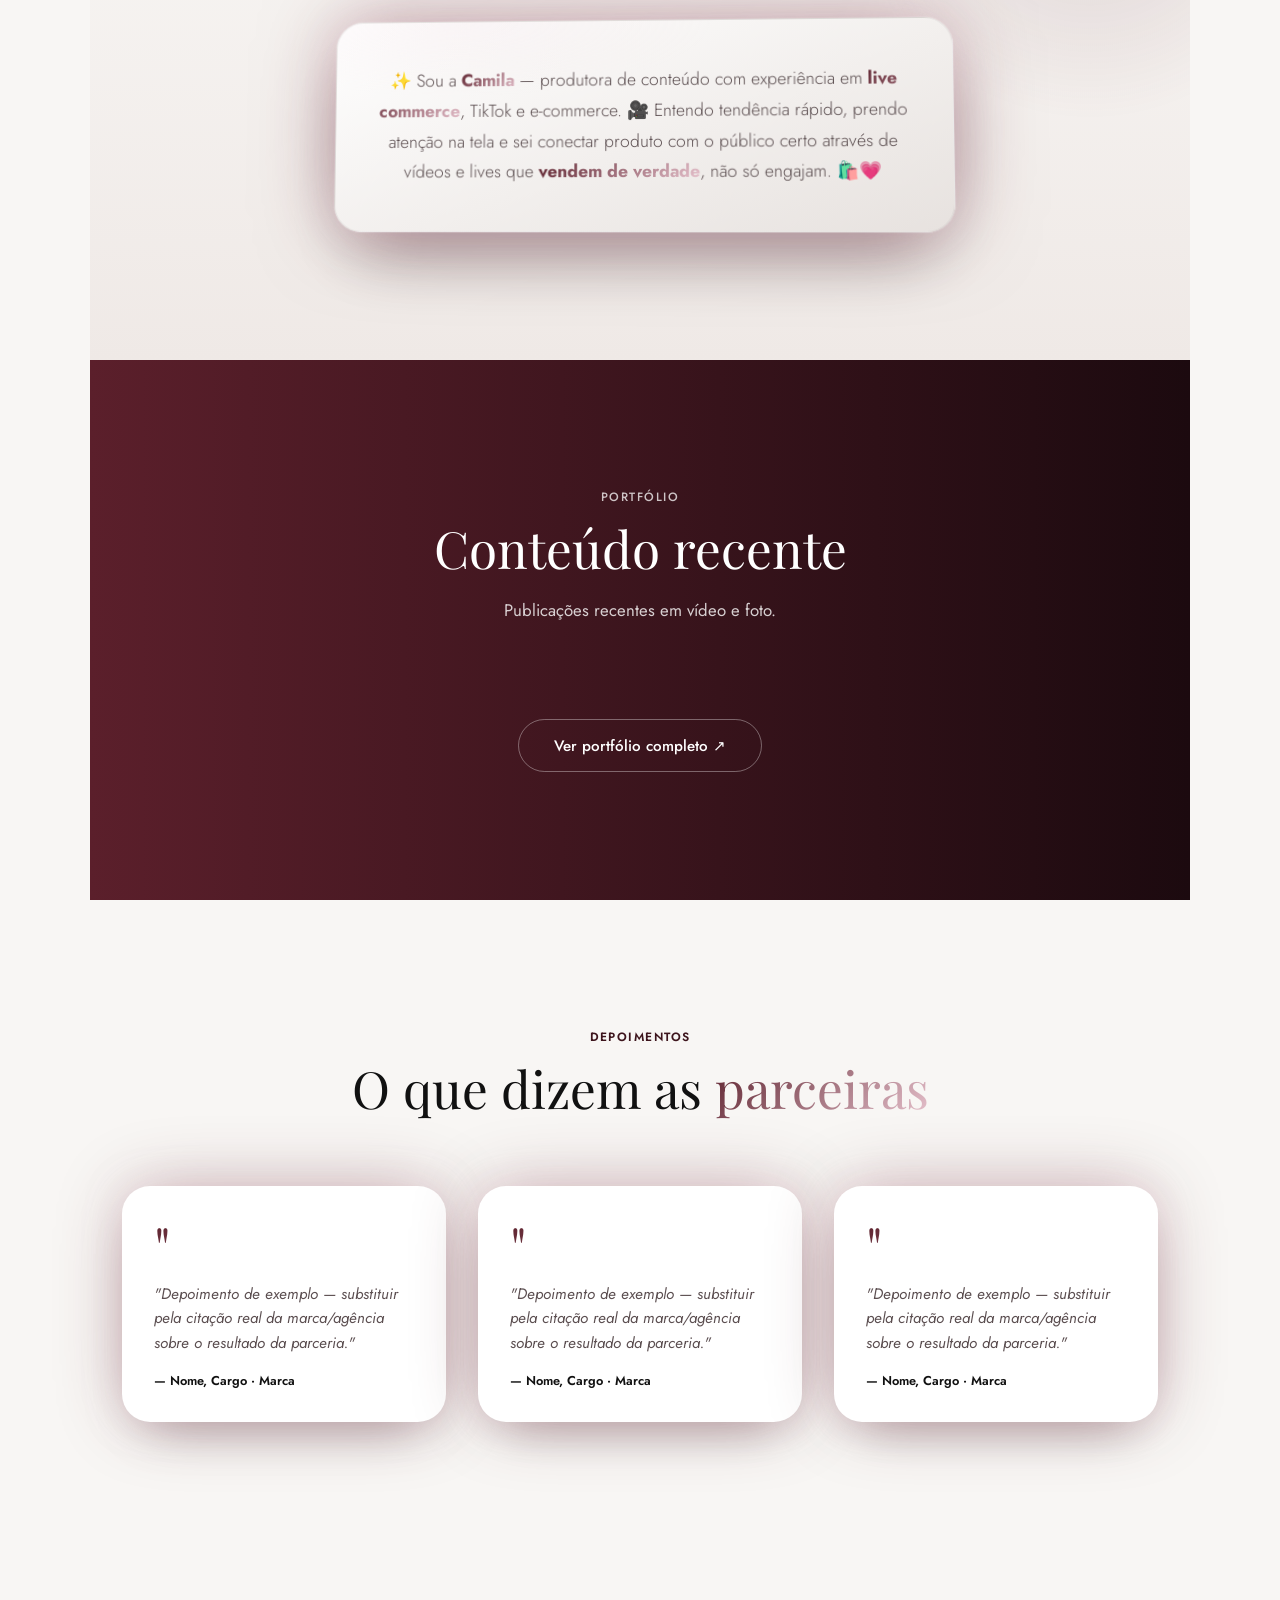
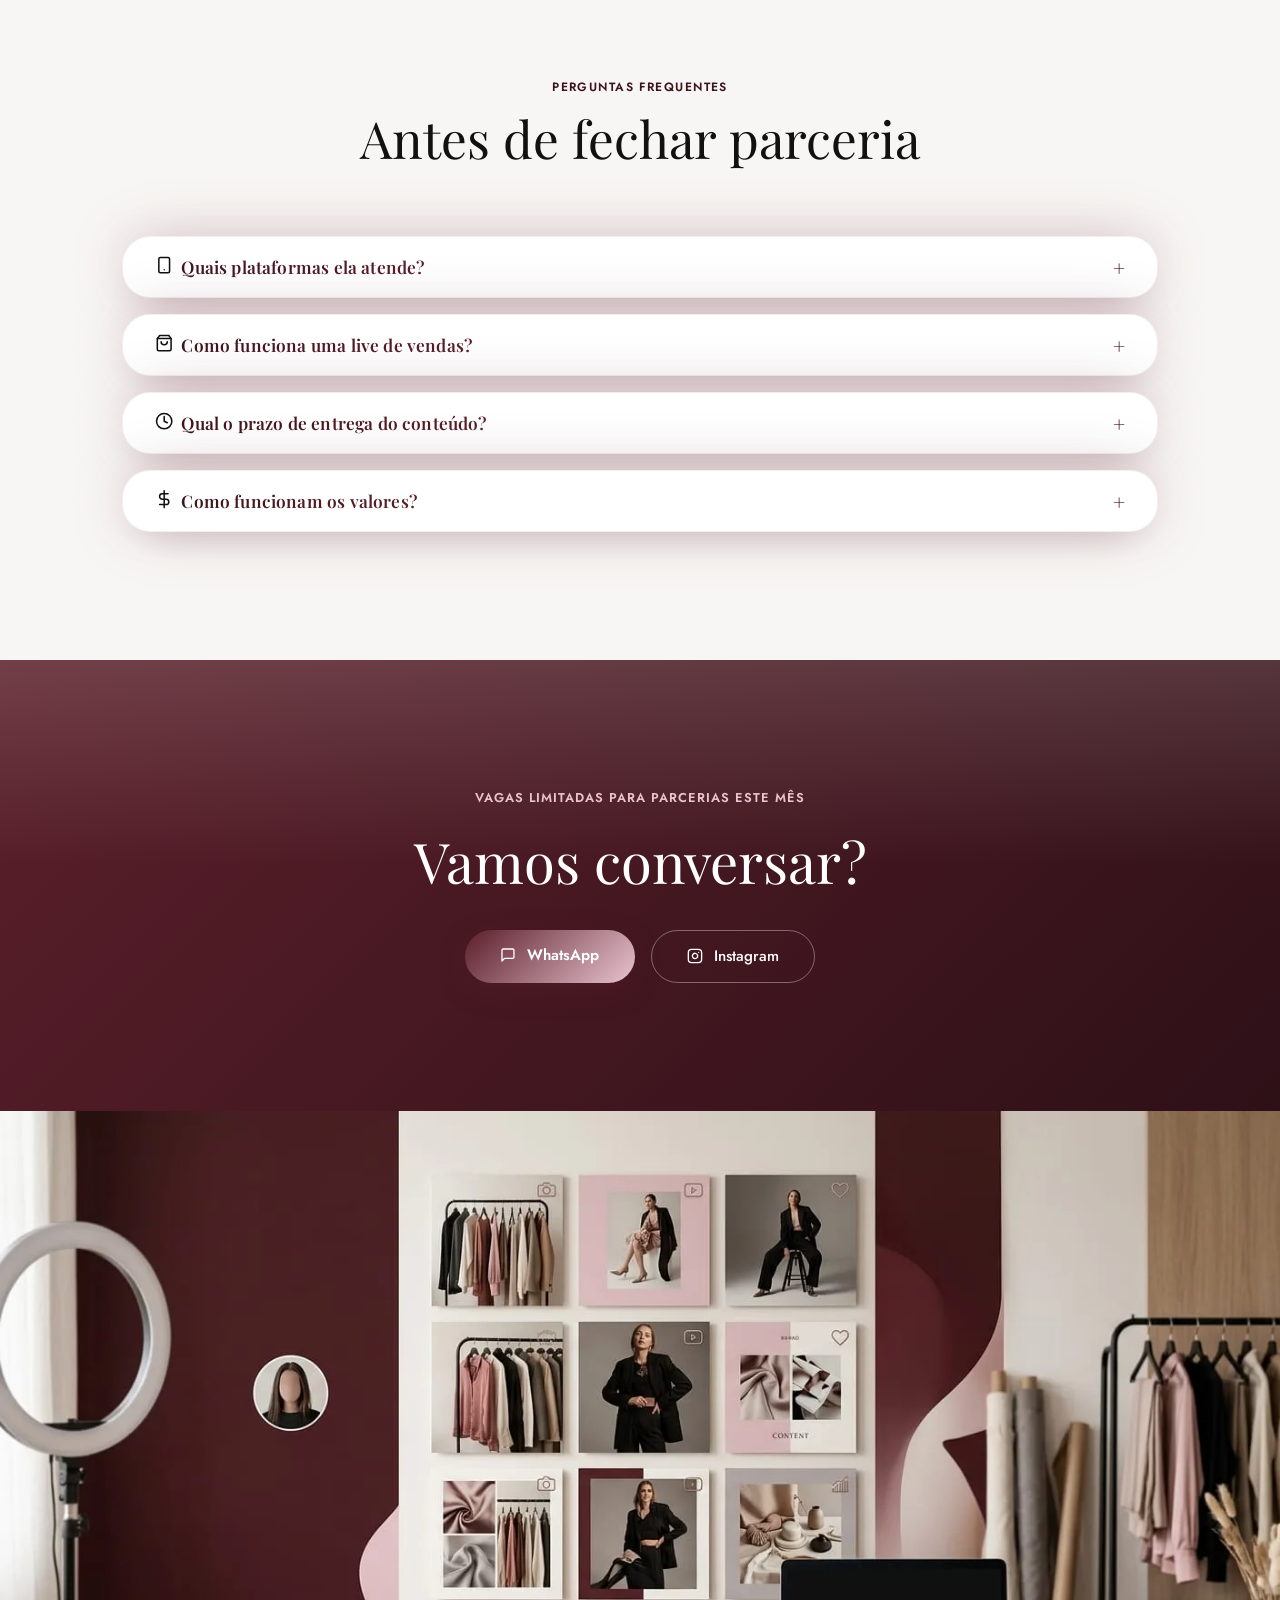
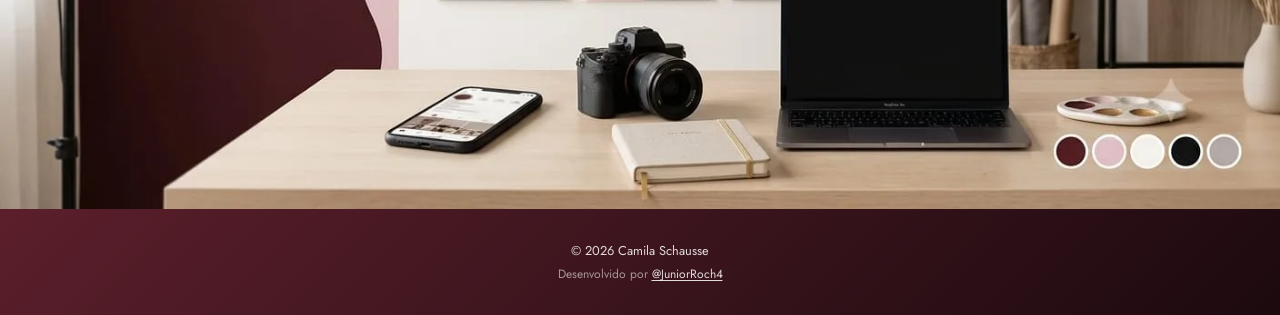
==== commit 74cda379: "Troca emojis de ícone por SVG (boa prática de acessibilidade/consistência) Substitui os emojis usado" ====
--- a/index.html
+++ b/index.html
@@ -62,17 +62,23 @@
 <section class="stats" id="stats">
   <div class="stats__grid">
     <div class="stat-card reveal reveal--right">
-      <span class="stat-card__icon" aria-hidden="true">✨</span>
+      <span class="stat-card__icon" aria-hidden="true">
+        <svg viewBox="0 0 24 24" fill="none" stroke="currentColor" stroke-width="2" stroke-linecap="round" stroke-linejoin="round"><polygon points="12 2 15.09 8.26 22 9.27 17 14.14 18.18 21.02 12 17.77 5.82 21.02 7 14.14 2 9.27 8.91 8.26 12 2"></polygon></svg>
+      </span>
       <span class="stat-card__value">+800K</span>
       <span class="stat-card__label">Alcance por publicação</span>
     </div>
     <div class="stat-card reveal reveal--right">
-      <span class="stat-card__icon" aria-hidden="true">🌱</span>
+      <span class="stat-card__icon" aria-hidden="true">
+        <svg viewBox="0 0 24 24" fill="none" stroke="currentColor" stroke-width="2" stroke-linecap="round" stroke-linejoin="round"><polyline points="23 6 13.5 15.5 8.5 10.5 1 18"></polyline><polyline points="17 6 23 6 23 12"></polyline></svg>
+      </span>
       <span class="stat-card__value">65%</span>
       <span class="stat-card__label">Crescimento de perfil</span>
     </div>
     <div class="stat-card reveal reveal--right">
-      <span class="stat-card__icon" aria-hidden="true">🤍</span>
+      <span class="stat-card__icon" aria-hidden="true">
+        <svg viewBox="0 0 24 24" fill="none" stroke="currentColor" stroke-width="2" stroke-linecap="round" stroke-linejoin="round"><path d="M20.84 4.61a5.5 5.5 0 0 0-7.78 0L12 5.67l-1.06-1.06a5.5 5.5 0 0 0-7.78 7.78l1.06 1.06L12 21.23l7.78-7.78 1.06-1.06a5.5 5.5 0 0 0 0-7.78z"></path></svg>
+      </span>
       <span class="stat-card__value">+70%</span>
       <span class="stat-card__label">Retenção de audiência</span>
     </div>
@@ -141,19 +147,19 @@
 
   <div class="faq__list">
     <details class="faq-item reveal" name="faq-group">
-      <summary><span class="faq-item__label"><span class="faq-item__icon">📱</span><span class="faq-item__q">Quais plataformas ela atende?</span></span></summary>
+      <summary><span class="faq-item__label"><span class="faq-item__icon"><svg viewBox="0 0 24 24" fill="none" stroke="currentColor" stroke-width="2" stroke-linecap="round" stroke-linejoin="round"><rect x="5" y="2" width="14" height="20" rx="2" ry="2"></rect><line x1="12" y1="18" x2="12.01" y2="18"></line></svg></span><span class="faq-item__q">Quais plataformas ela atende?</span></span></summary>
       <p>Principais redes sociais — Instagram, Facebook e TikTok, entre outras — além de produção de live commerce na Shopee e Kwai.</p>
     </details>
     <details class="faq-item reveal" name="faq-group">
-      <summary><span class="faq-item__label"><span class="faq-item__icon">🛍️</span><span class="faq-item__q">Como funciona uma live de vendas?</span></span></summary>
+      <summary><span class="faq-item__label"><span class="faq-item__icon"><svg viewBox="0 0 24 24" fill="none" stroke="currentColor" stroke-width="2" stroke-linecap="round" stroke-linejoin="round"><path d="M6 2 3 6v14a2 2 0 0 0 2 2h14a2 2 0 0 0 2-2V6l-3-4z"></path><line x1="3" y1="6" x2="21" y2="6"></line><path d="M16 10a4 4 0 0 1-8 0"></path></svg></span><span class="faq-item__q">Como funciona uma live de vendas?</span></span></summary>
       <p>Live commerce é a forma mais dinâmica de vender online: durante a transmissão ao vivo, sua marca apresenta os produtos, tira dúvidas em tempo real, cria ofertas e aumenta as vendas.</p>
     </details>
     <details class="faq-item reveal" name="faq-group">
-      <summary><span class="faq-item__label"><span class="faq-item__icon">⏱️</span><span class="faq-item__q">Qual o prazo de entrega do conteúdo?</span></span></summary>
+      <summary><span class="faq-item__label"><span class="faq-item__icon"><svg viewBox="0 0 24 24" fill="none" stroke="currentColor" stroke-width="2" stroke-linecap="round" stroke-linejoin="round"><circle cx="12" cy="12" r="10"></circle><polyline points="12 6 12 12 16 14"></polyline></svg></span><span class="faq-item__q">Qual o prazo de entrega do conteúdo?</span></span></summary>
       <p>Cada projeto é único, por isso o prazo varia de acordo com a quantidade de conteúdos. Antes de iniciarmos, alinhamos as etapas e definimos um cronograma claro, garantindo a qualidade durante todo o processo.</p>
     </details>
     <details class="faq-item reveal" name="faq-group">
-      <summary><span class="faq-item__label"><span class="faq-item__icon">💰</span><span class="faq-item__q">Como funcionam os valores?</span></span></summary>
+      <summary><span class="faq-item__label"><span class="faq-item__icon"><svg viewBox="0 0 24 24" fill="none" stroke="currentColor" stroke-width="2" stroke-linecap="round" stroke-linejoin="round"><line x1="12" y1="1" x2="12" y2="23"></line><path d="M17 5H9.5a3.5 3.5 0 0 0 0 7h5a3.5 3.5 0 0 1 0 7H6"></path></svg></span><span class="faq-item__q">Como funcionam os valores?</span></span></summary>
       <p>O investimento pode variar conforme o formato de trabalho. Lives são calculadas em horas de parceria, ou fechamos um pacote por um preço justo na produção de conteúdos mensais ou semanais, conforme a necessidade de cada cliente.</p>
     </details>
   </div>
@@ -165,8 +171,8 @@
     <p class="cta__urgency reveal">Vagas limitadas para parcerias este mês</p>
     <h2 class="cta__title reveal">Vamos conversar?</h2>
     <div class="cta__buttons reveal">
-      <a href="https://wa.me/5522996075002?text=Ol%C3%A1%2C%20Camila!%20Vi%20seu%20portf%C3%B3lio%20e%20tenho%20interesse%20em%20uma%20parceria%20de%20cria%C3%A7%C3%A3o%20de%20conte%C3%BAdos.%20Podemos%20conversar%3F" class="btn btn--primary-grad" target="_blank" rel="noopener">💬 WhatsApp</a>
-      <a href="https://www.instagram.com/camila_schausse" class="btn btn--ghost-light" target="_blank" rel="noopener">📸 Instagram</a>
+      <a href="https://wa.me/5522996075002?text=Ol%C3%A1%2C%20Camila!%20Vi%20seu%20portf%C3%B3lio%20e%20tenho%20interesse%20em%20uma%20parceria%20de%20cria%C3%A7%C3%A3o%20de%20conte%C3%BAdos.%20Podemos%20conversar%3F" class="btn btn--primary-grad" target="_blank" rel="noopener"><svg viewBox="0 0 24 24" fill="none" stroke="currentColor" stroke-width="2" stroke-linecap="round" stroke-linejoin="round"><path d="M21 15a2 2 0 0 1-2 2H7l-4 4V5a2 2 0 0 1 2-2h14a2 2 0 0 1 2 2z"></path></svg> WhatsApp</a>
+      <a href="https://www.instagram.com/camila_schausse" class="btn btn--ghost-light" target="_blank" rel="noopener"><svg viewBox="0 0 24 24" fill="none" stroke="currentColor" stroke-width="2" stroke-linecap="round" stroke-linejoin="round"><rect x="2" y="2" width="20" height="20" rx="5" ry="5"></rect><path d="M16 11.37A4 4 0 1 1 12.63 8 4 4 0 0 1 16 11.37z"></path><line x1="17.5" y1="6.5" x2="17.51" y2="6.5"></line></svg> Instagram</a>
     </div>
   </div>
   <img src="assets/footer-studio.webp" alt="" class="cta__art reveal" loading="lazy">
--- a/css/style.css
+++ b/css/style.css
@@ -492,9 +492,13 @@
 
 .stat-card__icon {
   display: block;
-  font-size: clamp(1.2rem, 3.5vw, 1.5rem);
   margin-bottom: 0.3rem;
   line-height: 1;
+}
+
+.stat-card__icon svg {
+  width: clamp(1.2rem, 3.5vw, 1.5rem);
+  height: clamp(1.2rem, 3.5vw, 1.5rem);
 }
 
 .stat-card__value {
@@ -684,10 +688,15 @@
   display: flex;
   align-items: center;
   justify-content: center;
-  font-size: 0.9rem;
   border-radius: 50%;
   background: rgba(28,10,15,0.55);
+  color: #fff;
   pointer-events: none;
+}
+
+.portfolio__mute svg {
+  width: 15px;
+  height: 15px;
 }
 
 .portfolio__empty {
@@ -828,8 +837,12 @@
 
 .faq-item__icon {
   flex-shrink: 0;
-  font-size: 1.15rem;
   line-height: 1;
+}
+
+.faq-item__icon svg {
+  width: 1.15rem;
+  height: 1.15rem;
 }
 
 .faq-item__q {
@@ -939,6 +952,13 @@
   font-weight: 500;
   font-size: 0.95rem;
   transition: transform 0.3s var(--ease), box-shadow 0.3s var(--ease);
+}
+
+.btn svg {
+  width: 1.05em;
+  height: 1.05em;
+  vertical-align: -0.18em;
+  margin-right: 0.4em;
 }
 
 .btn--primary {
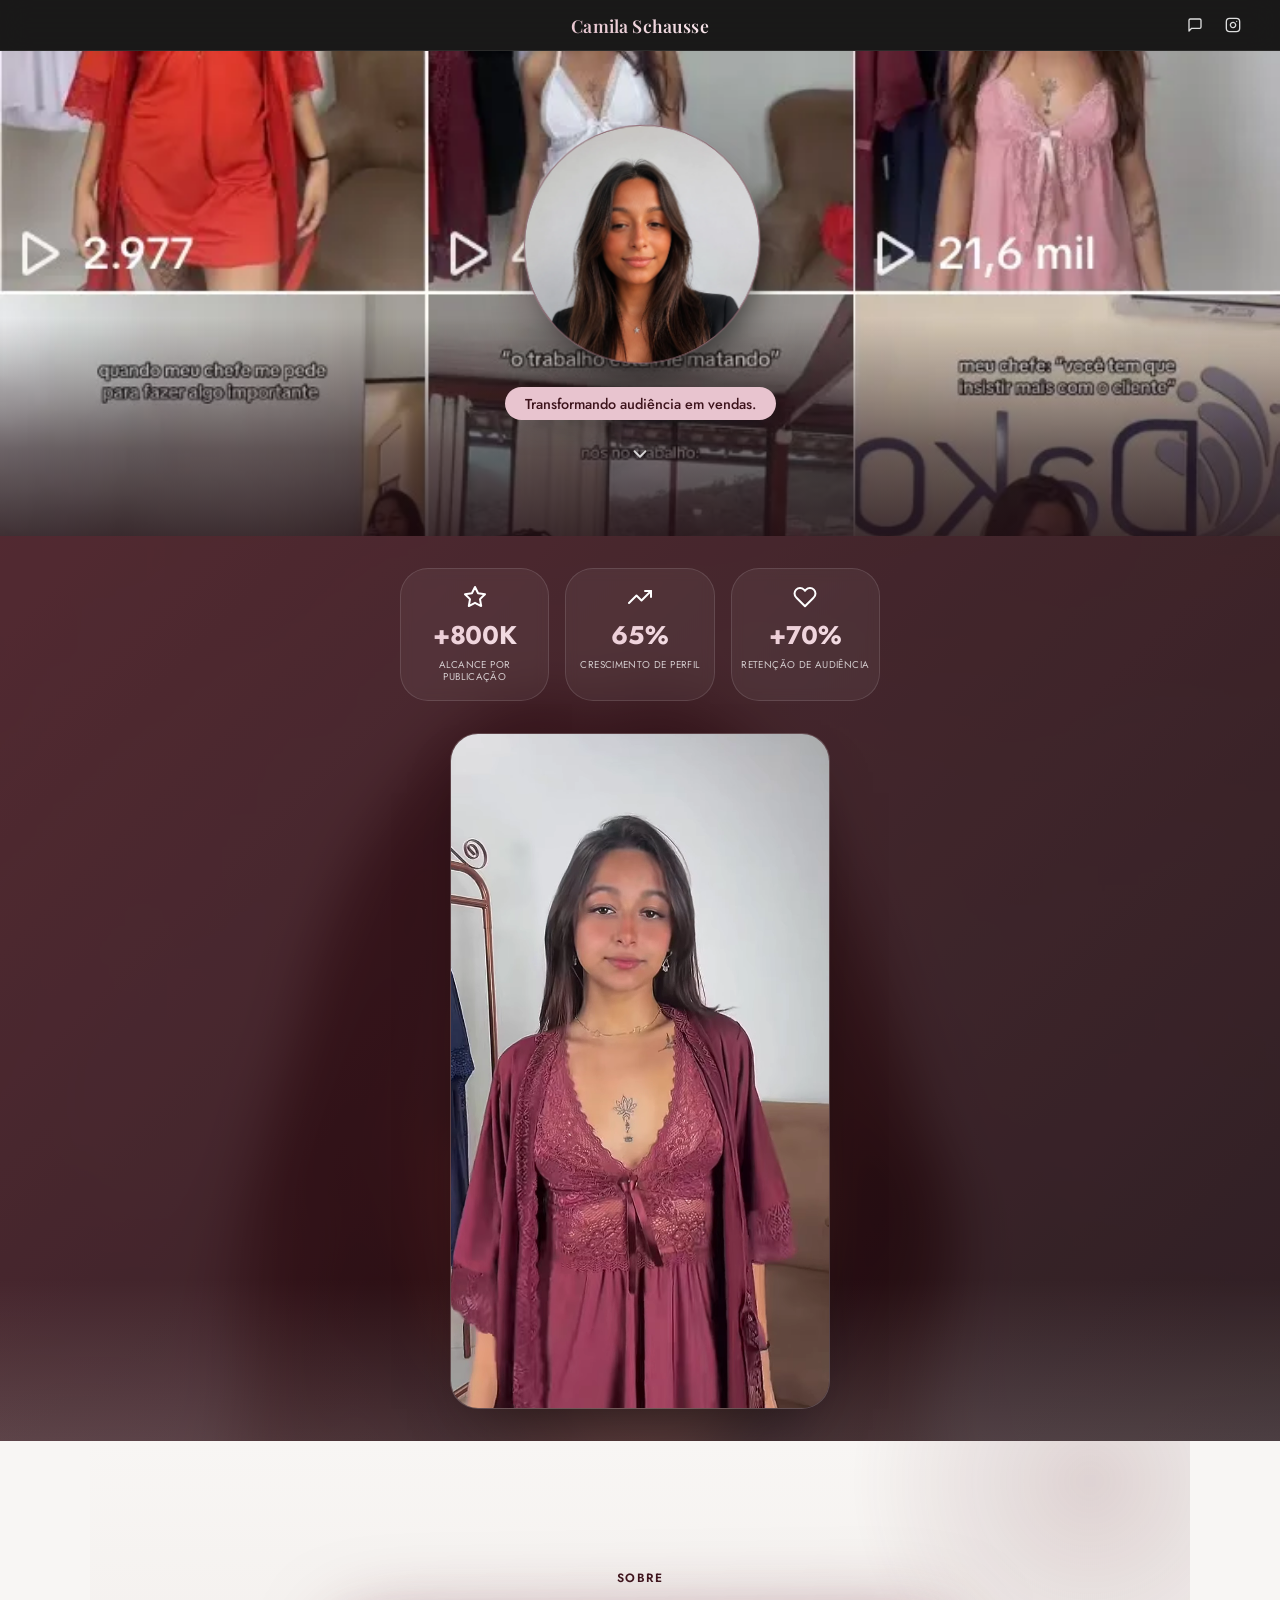
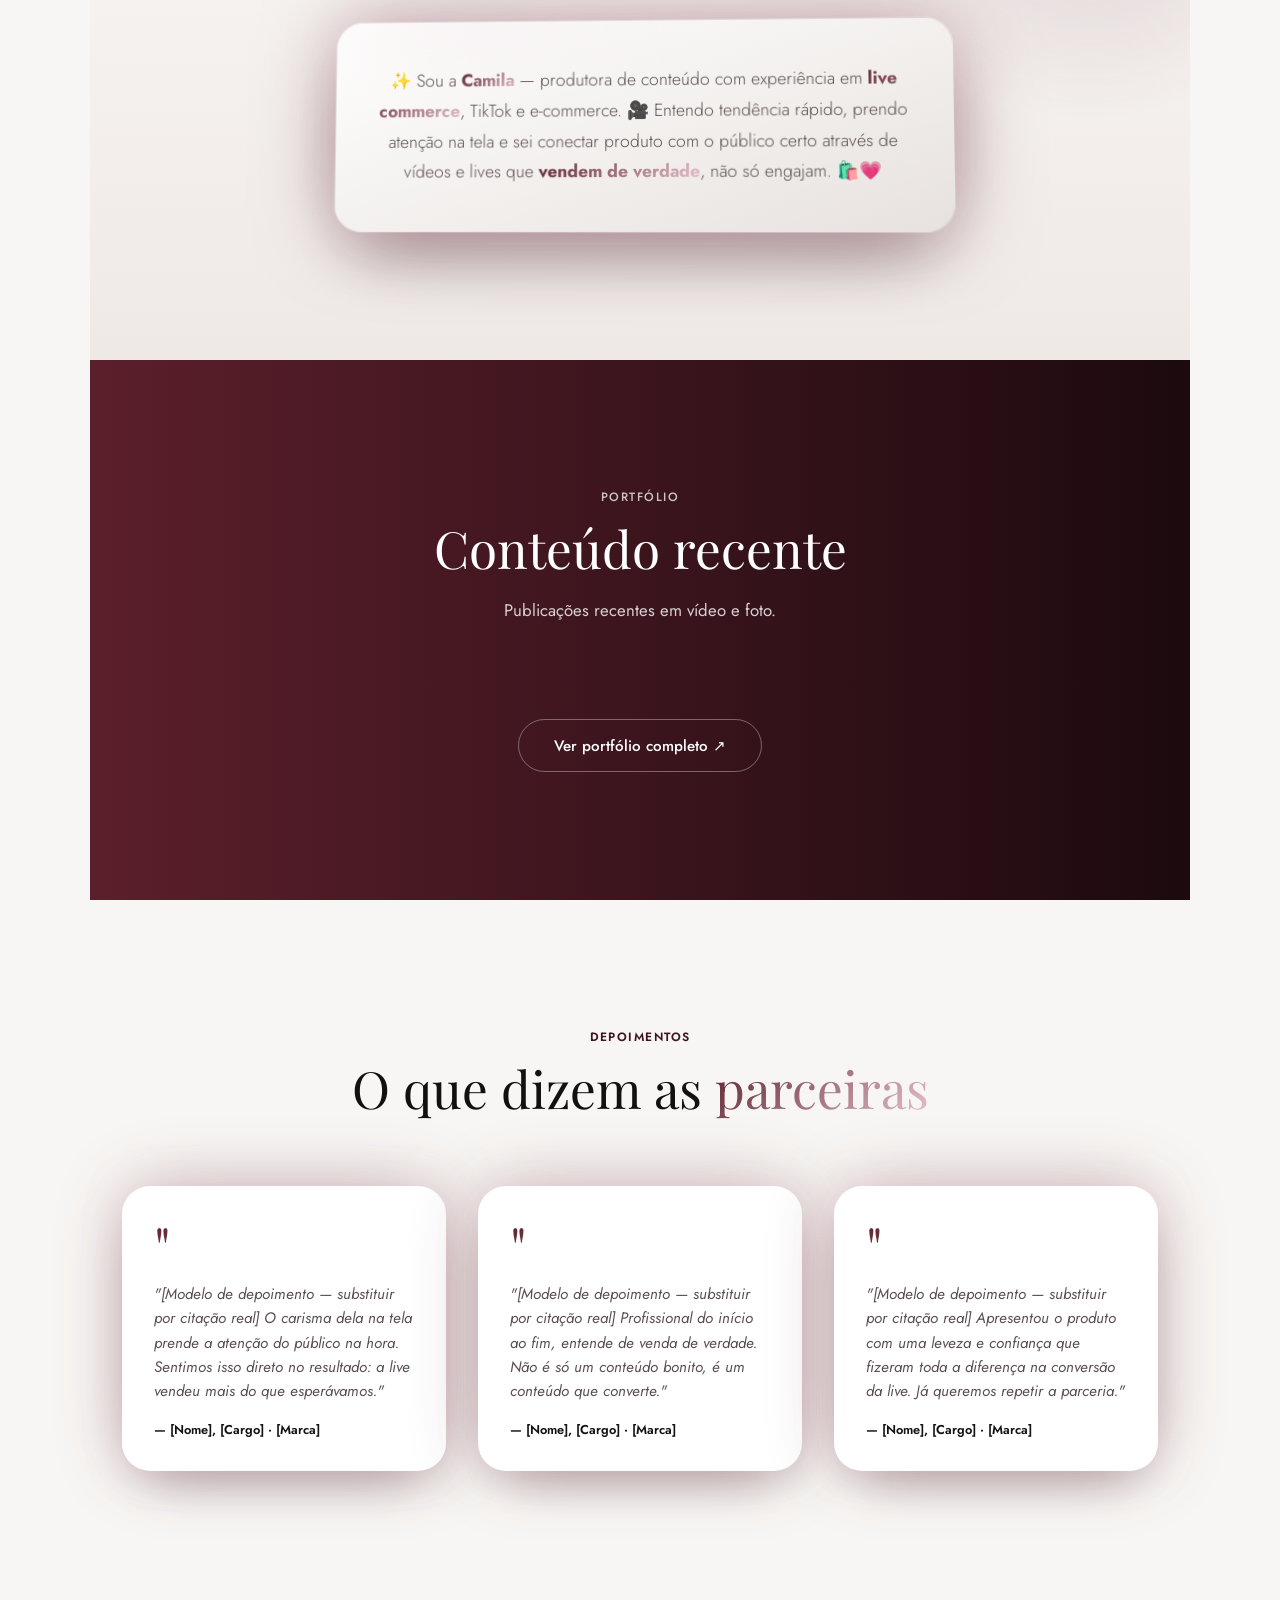
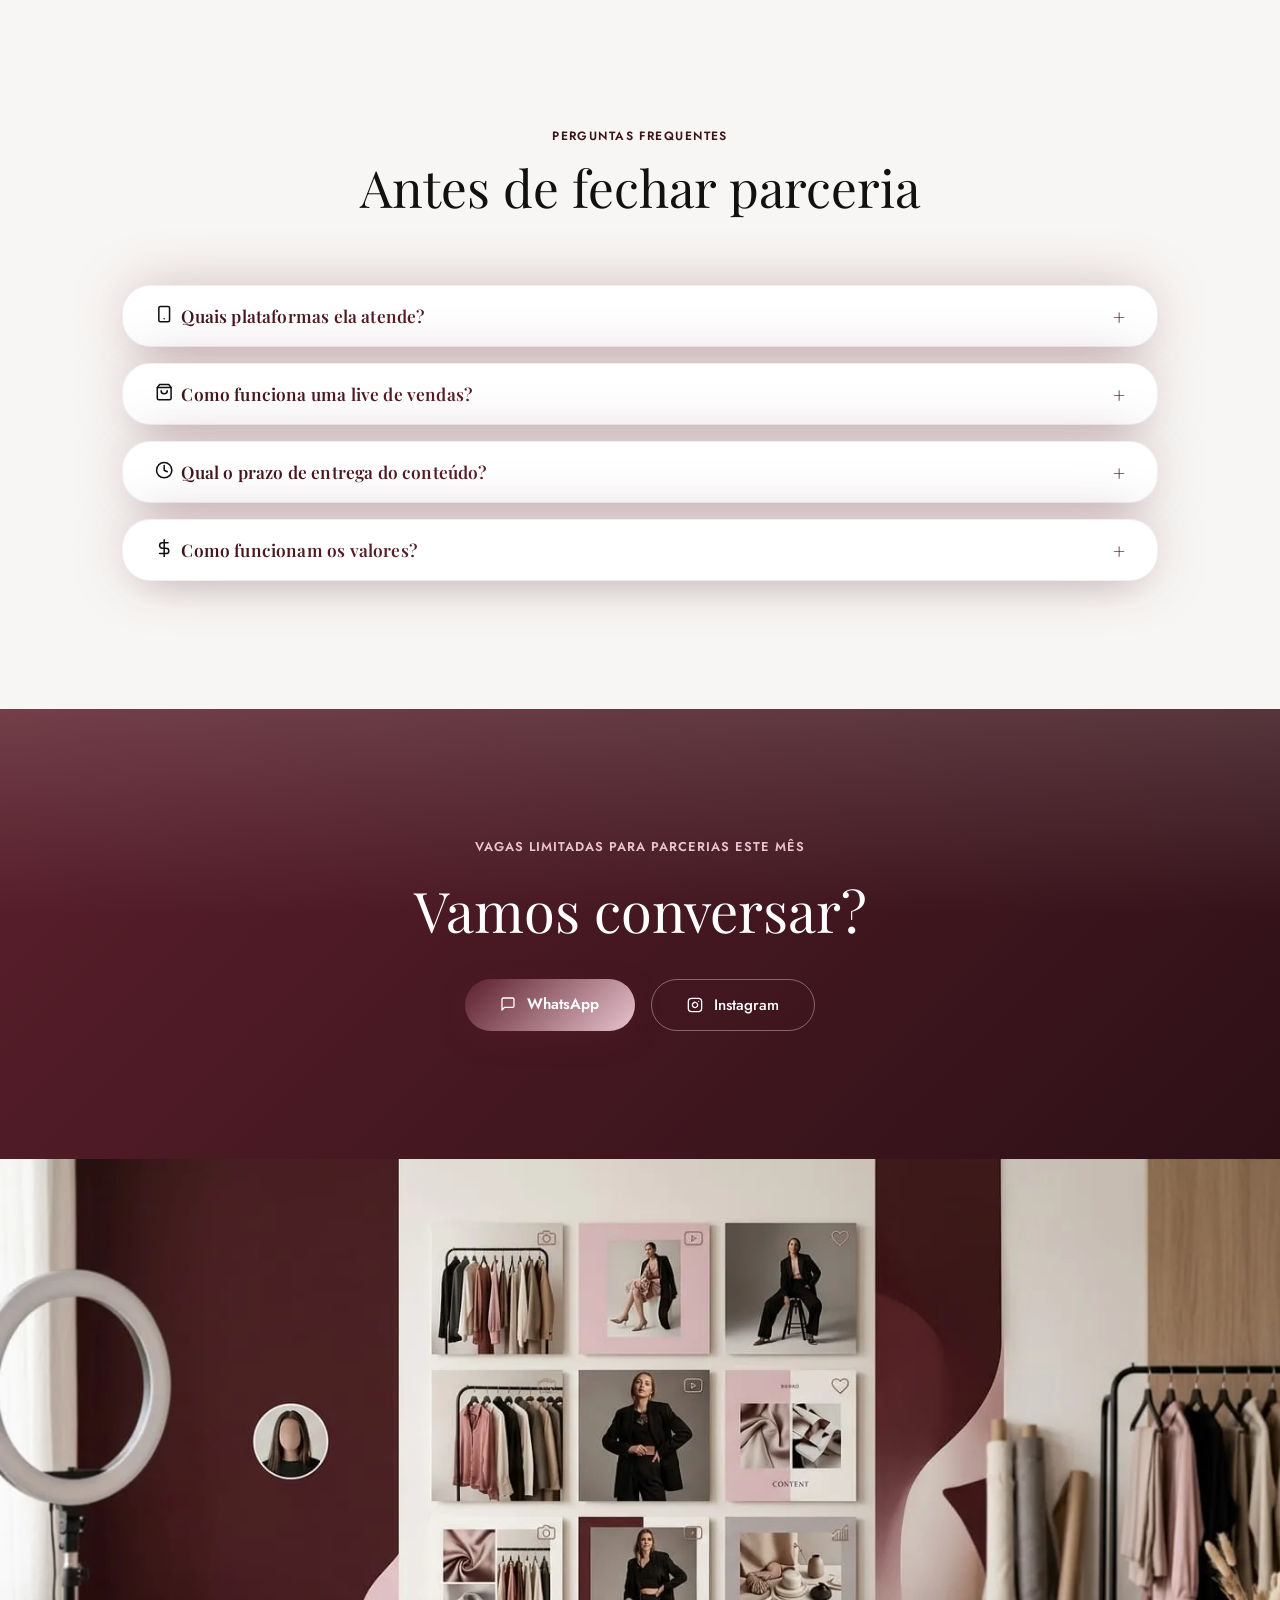
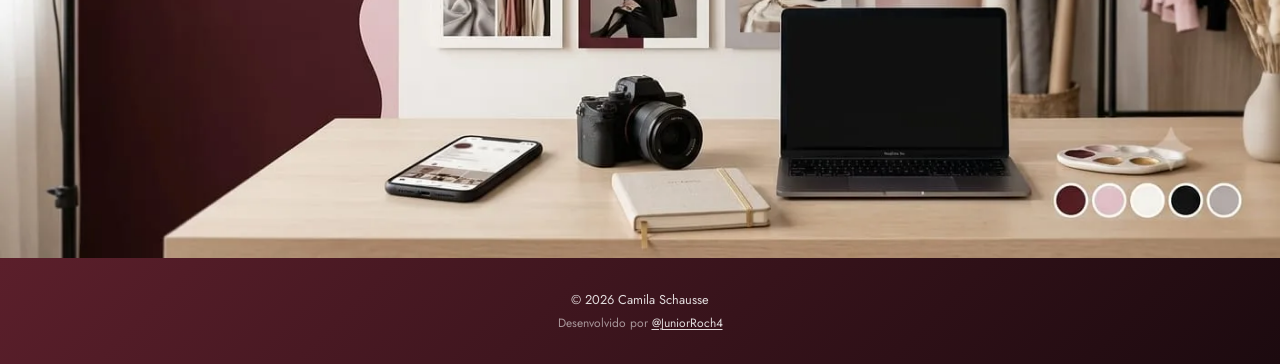
==== commit c5257a59: "Melhora texto-modelo dos depoimentos de parceiras Deixa o exemplo mais próximo do tom final (carisma" ====
--- a/index.html
+++ b/index.html
@@ -126,16 +126,16 @@
 
   <div class="testimonials__grid">
     <blockquote class="testimonial-card reveal reveal--right">
-      <p>"Depoimento de exemplo — substituir pela citação real da marca/agência sobre o resultado da parceria."</p>
-      <footer>— Nome, Cargo · Marca</footer>
+      <p>"[Modelo de depoimento — substituir por citação real] O carisma dela na tela prende a atenção do público na hora. Sentimos isso direto no resultado: a live vendeu mais do que esperávamos."</p>
+      <footer>— [Nome], [Cargo] · [Marca]</footer>
     </blockquote>
     <blockquote class="testimonial-card reveal reveal--right">
-      <p>"Depoimento de exemplo — substituir pela citação real da marca/agência sobre o resultado da parceria."</p>
-      <footer>— Nome, Cargo · Marca</footer>
+      <p>"[Modelo de depoimento — substituir por citação real] Profissional do início ao fim, entende de venda de verdade. Não é só um conteúdo bonito, é um conteúdo que converte."</p>
+      <footer>— [Nome], [Cargo] · [Marca]</footer>
     </blockquote>
     <blockquote class="testimonial-card reveal reveal--right">
-      <p>"Depoimento de exemplo — substituir pela citação real da marca/agência sobre o resultado da parceria."</p>
-      <footer>— Nome, Cargo · Marca</footer>
+      <p>"[Modelo de depoimento — substituir por citação real] Apresentou o produto com uma leveza e confiança que fizeram toda a diferença na conversão da live. Já queremos repetir a parceria."</p>
+      <footer>— [Nome], [Cargo] · [Marca]</footer>
     </blockquote>
   </div>
 </section>
